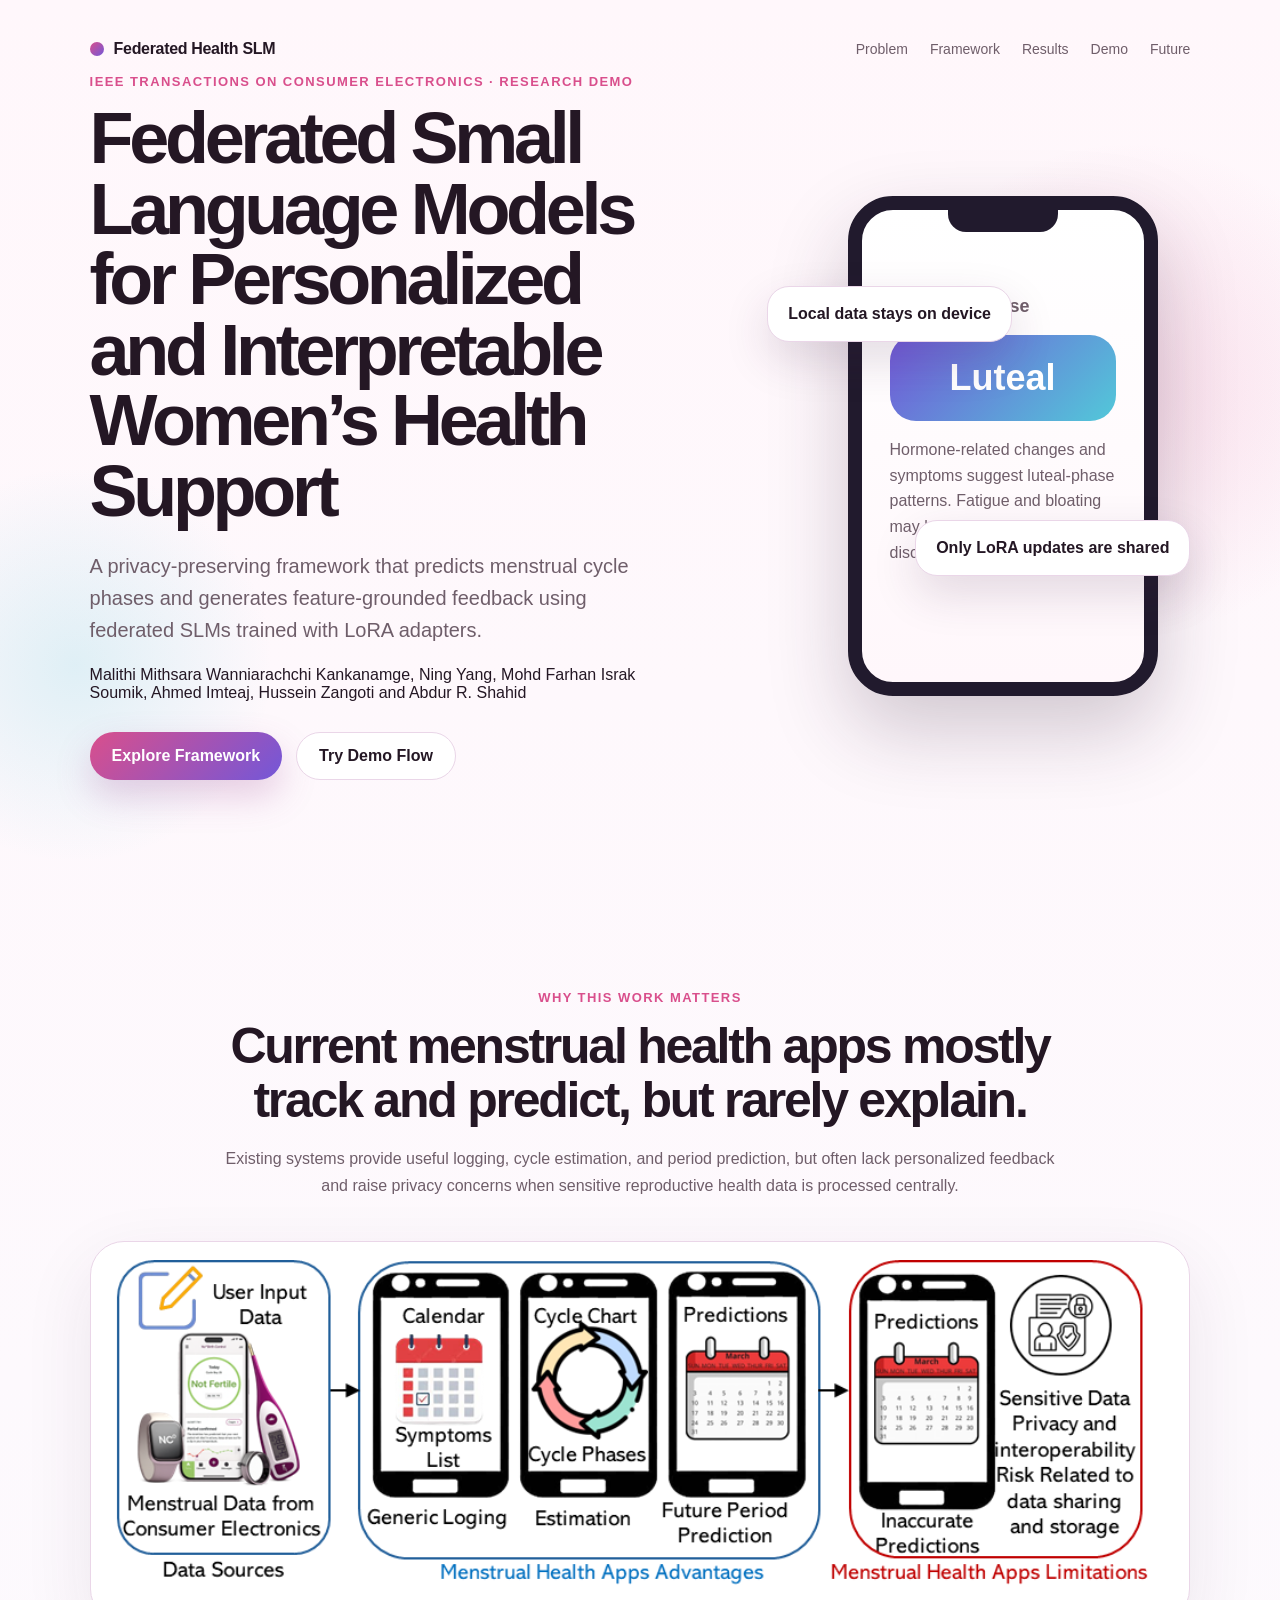
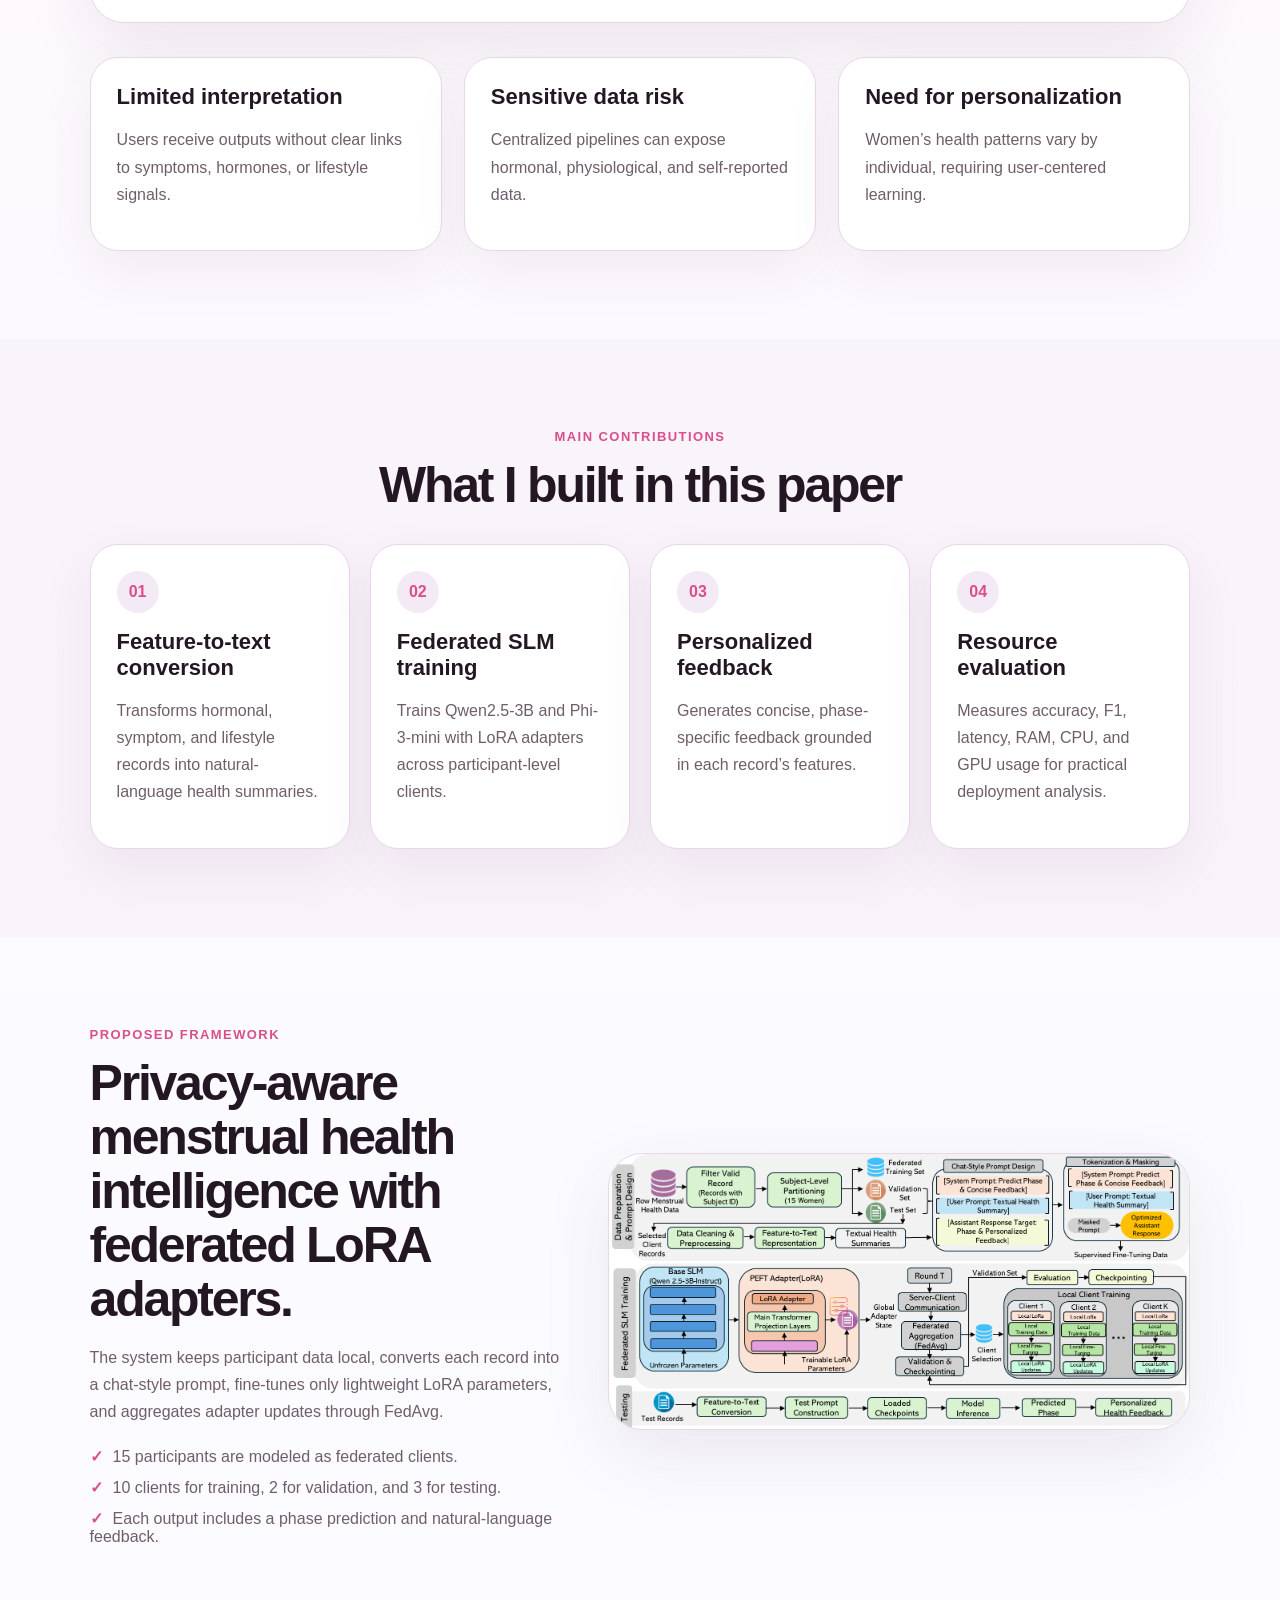
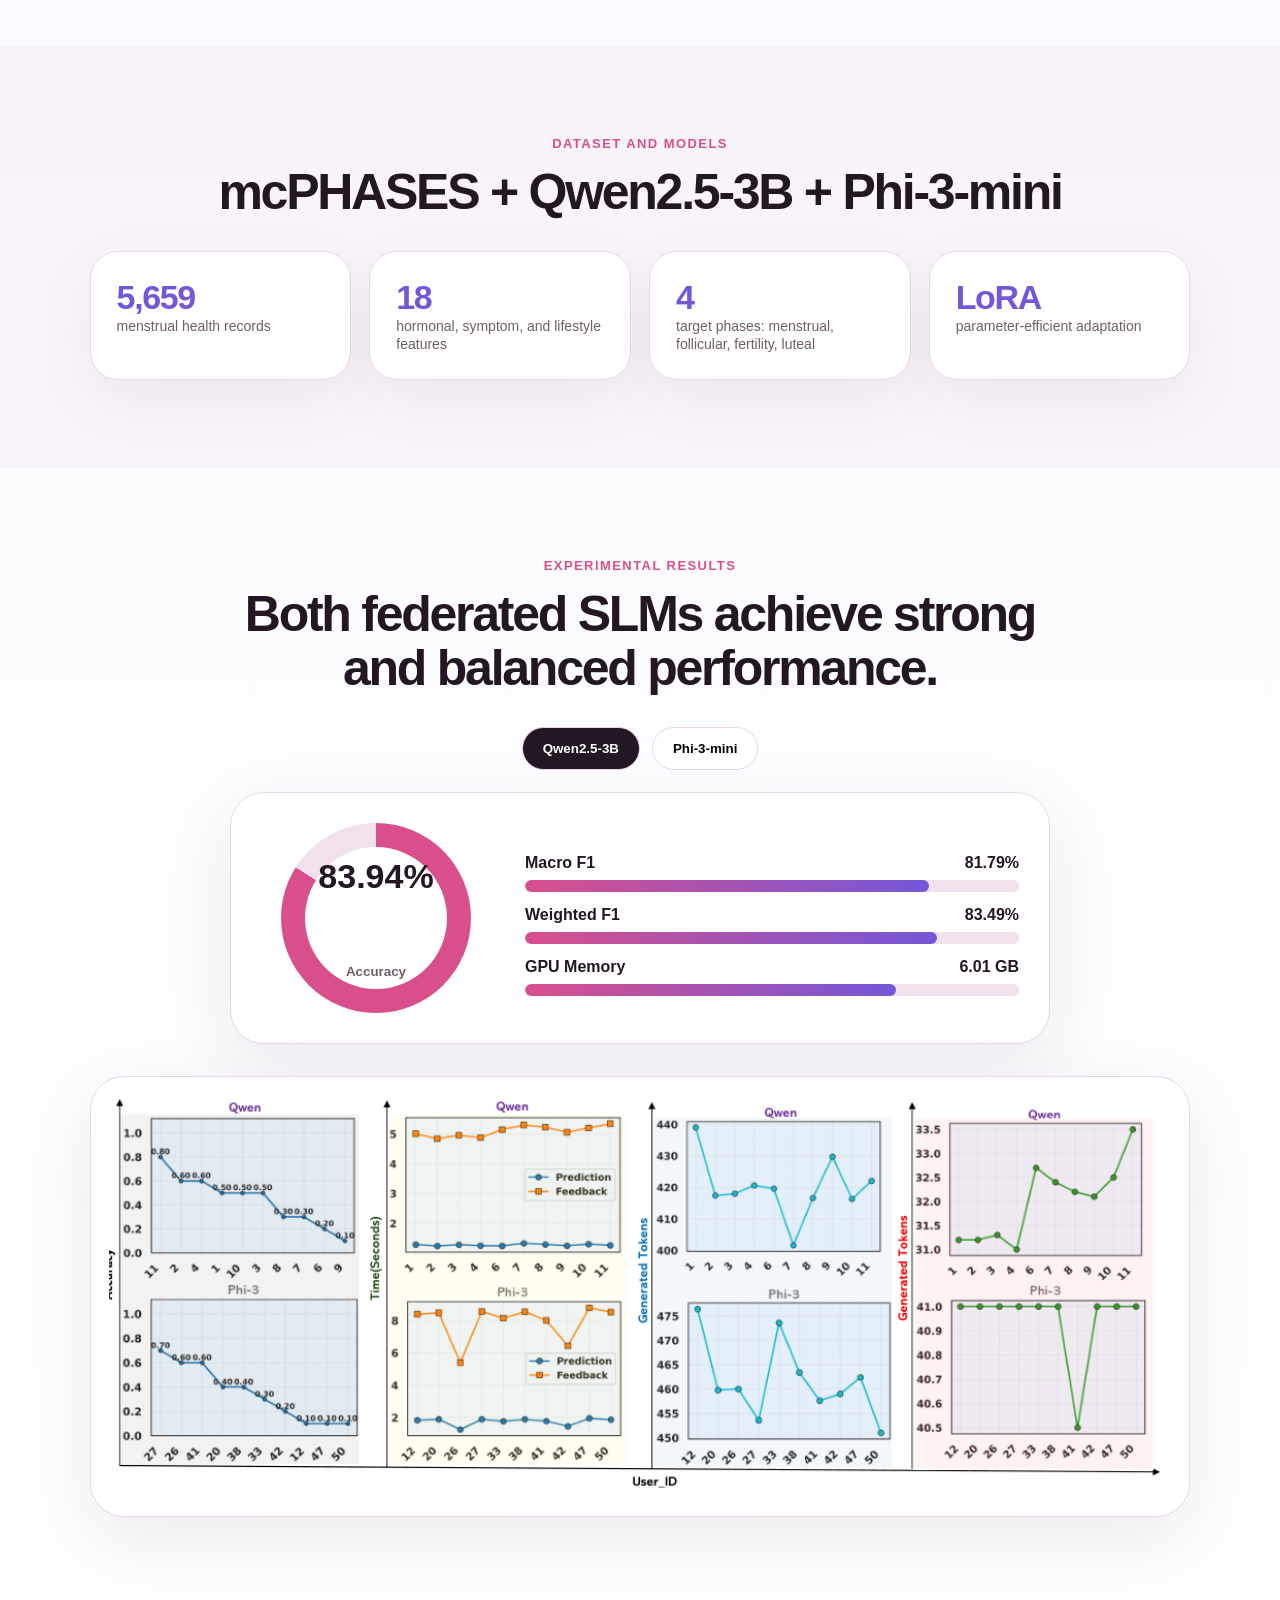
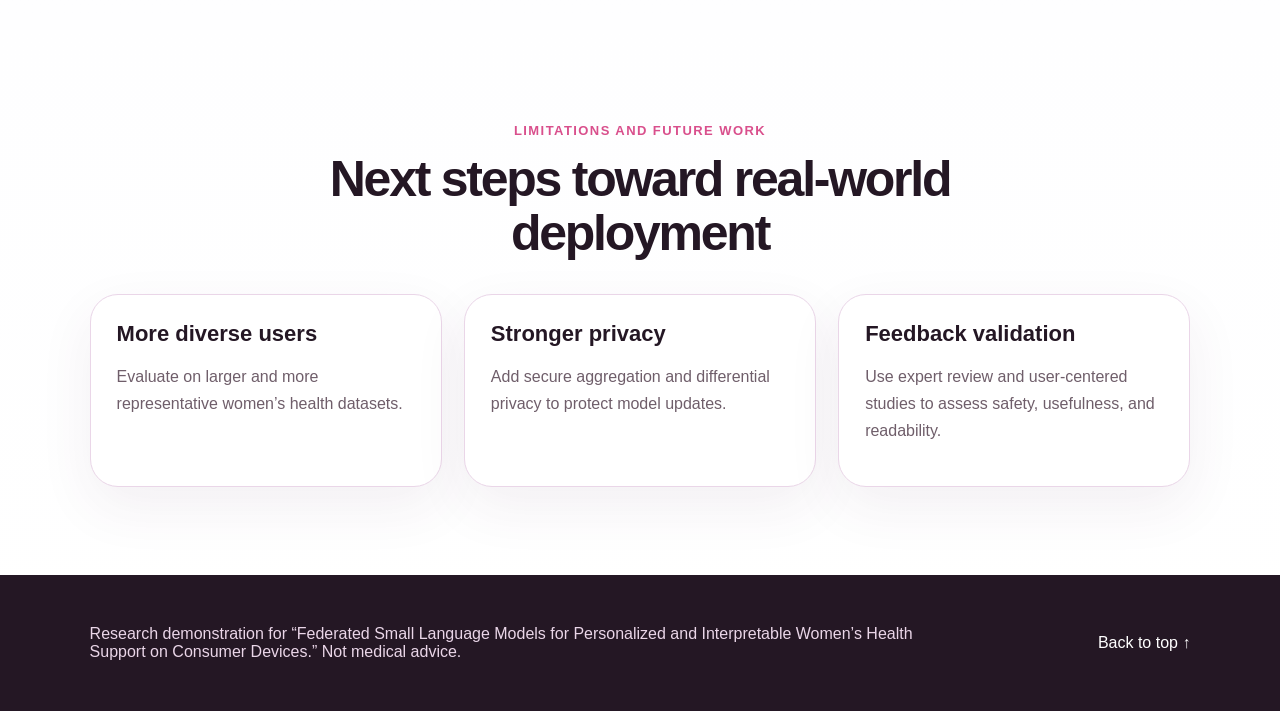
==== index.html @ 2bf1b79b "update" ====
<!DOCTYPE html>
<html lang="en">
<head>
  <meta charset="UTF-8" />
  <meta name="viewport" content="width=device-width, initial-scale=1.0" />
  <title>Federated SLMs for Women’s Health Support</title>
  <link rel="stylesheet" href="style.css" />
</head>
<body>
  <header class="hero" id="top">
    <nav class="nav">
      <div class="brand"><span class="dot"></span> Federated Health SLM</div>
      <div class="navlinks">
        <a href="#problem">Problem</a>
        <a href="#framework">Framework</a>
        <a href="#results">Results</a>
        <a href="demo.html">Demo</a>
        <a href="#future">Future</a>
      </div>
    </nav>

    <section class="hero-grid">
      <div class="hero-copy">
        <span class="eyebrow">IEEE Transactions on Consumer Electronics · Research Demo</span>

        <h1>Federated Small Language Models for Personalized and Interpretable Women’s Health Support</h1>

        <p class="lead">
          A privacy-preserving framework that predicts menstrual cycle phases and generates
          feature-grounded feedback using federated SLMs trained with LoRA adapters.
        </p>

        <div class="authors">
          <span>Malithi Mithsara Wanniarachchi Kankanamge</span>,
          <span>Ning Yang</span>,
          <span>Mohd Farhan Israk Soumik</span>,
          <span>Ahmed Imteaj</span>,
          <span>Hussein Zangoti</span>
          <span>and Abdur R. Shahid</span>
        </div>

        <div class="cta-row">
          <a class="button primary" href="#framework">Explore Framework</a>
          <a class="button secondary" href="demo.html">Try Demo Flow</a>
        </div>
      </div>

      <div class="hero-card">
        <div class="phone">
          <div class="phone-top"></div>
          <h3>Predicted Phase</h3>
          <div class="phase-pill">Luteal</div>
          <p>
            Hormone-related changes and symptoms suggest luteal-phase patterns.
            Fatigue and bloating may be contributing to discomfort.
          </p>
        </div>
        <div class="floating-card one">Local data stays on device</div>
        <div class="floating-card two">Only LoRA updates are shared</div>
      </div>
    </section>
  </header>

  <main>
    <section class="section" id="problem">
      <div class="section-heading">
        <span class="eyebrow">Why this work matters</span>
        <h2>Current menstrual health apps mostly track and predict, but rarely explain.</h2>
        <p>
          Existing systems provide useful logging, cycle estimation, and period prediction,
          but often lack personalized feedback and raise privacy concerns when sensitive
          reproductive health data is processed centrally.
        </p>
      </div>

      <div class="image-panel">
        <img src="assets/fig1_apps_gap.png" alt="Existing menstrual health app limitations" />
      </div>

      <div class="cards three">
        <article>
          <h3>Limited interpretation</h3>
          <p>Users receive outputs without clear links to symptoms, hormones, or lifestyle signals.</p>
        </article>

        <article>
          <h3>Sensitive data risk</h3>
          <p>Centralized pipelines can expose hormonal, physiological, and self-reported data.</p>
        </article>

        <article>
          <h3>Need for personalization</h3>
          <p>Women’s health patterns vary by individual, requiring user-centered learning.</p>
        </article>
      </div>
    </section>

    <section class="section alt" id="contributions">
      <div class="section-heading compact">
        <span class="eyebrow">Main contributions</span>
        <h2>What I built in this paper</h2>
      </div>

      <div class="timeline">
        <div>
          <span>01</span>
          <h3>Feature-to-text conversion</h3>
          <p>Transforms hormonal, symptom, and lifestyle records into natural-language health summaries.</p>
        </div>

        <div>
          <span>02</span>
          <h3>Federated SLM training</h3>
          <p>Trains Qwen2.5-3B and Phi-3-mini with LoRA adapters across participant-level clients.</p>
        </div>

        <div>
          <span>03</span>
          <h3>Personalized feedback</h3>
          <p>Generates concise, phase-specific feedback grounded in each record’s features.</p>
        </div>

        <div>
          <span>04</span>
          <h3>Resource evaluation</h3>
          <p>Measures accuracy, F1, latency, RAM, CPU, and GPU usage for practical deployment analysis.</p>
        </div>
      </div>
    </section>

    <section class="section" id="framework">
      <div class="split">
        <div>
          <span class="eyebrow">Proposed framework</span>
          <h2>Privacy-aware menstrual health intelligence with federated LoRA adapters.</h2>

          <p>
            The system keeps participant data local, converts each record into a chat-style prompt,
            fine-tunes only lightweight LoRA parameters, and aggregates adapter updates through FedAvg.
          </p>

          <ul class="checklist">
            <li>15 participants are modeled as federated clients.</li>
            <li>10 clients for training, 2 for validation, and 3 for testing.</li>
            <li>Each output includes a phase prediction and natural-language feedback.</li>
          </ul>
        </div>

        <div class="image-panel no-pad">
          <img src="assets/fig2_framework.png" alt="Federated SLM framework diagram" />
        </div>
      </div>
    </section>

    <section class="section alt" id="data">
      <div class="section-heading compact">
        <span class="eyebrow">Dataset and models</span>
        <h2>mcPHASES + Qwen2.5-3B + Phi-3-mini</h2>
      </div>

      <div class="metric-grid">
        <div>
          <strong>5,659</strong>
          <span>menstrual health records</span>
        </div>

        <div>
          <strong>18</strong>
          <span>hormonal, symptom, and lifestyle features</span>
        </div>

        <div>
          <strong>4</strong>
          <span>target phases: menstrual, follicular, fertility, luteal</span>
        </div>

        <div>
          <strong>LoRA</strong>
          <span>parameter-efficient adaptation</span>
        </div>
      </div>
    </section>

    <section class="section" id="results">
      <div class="section-heading compact">
        <span class="eyebrow">Experimental results</span>
        <h2>Both federated SLMs achieve strong and balanced performance.</h2>
      </div>

      <div class="model-toggle" role="tablist">
        <button class="active" data-model="qwen">Qwen2.5-3B</button>
        <button data-model="phi">Phi-3-mini</button>
      </div>

      <div class="results-card">
        <div class="score-ring">
          <span id="accuracy">83.94%</span>
          <small>Accuracy</small>
        </div>

        <div class="bars">
          <label>Macro F1 <span id="macro">81.79%</span></label>
          <div class="bar"><span id="macroBar"></span></div>

          <label>Weighted F1 <span id="weighted">83.49%</span></label>
          <div class="bar"><span id="weightedBar"></span></div>

          <label>GPU Memory <span id="gpu">6.01 GB</span></label>
          <div class="bar"><span id="gpuBar"></span></div>
        </div>
      </div>

      <div class="image-panel">
        <img src="assets/fig3_user_analysis.png" alt="User-level accuracy, latency, and token analysis" />
      </div>
    </section>

    <section class="section" id="future">
      <div class="section-heading compact">
        <span class="eyebrow">Limitations and future work</span>
        <h2>Next steps toward real-world deployment</h2>
      </div>

      <div class="cards three">
        <article>
          <h3>More diverse users</h3>
          <p>Evaluate on larger and more representative women’s health datasets.</p>
        </article>

        <article>
          <h3>Stronger privacy</h3>
          <p>Add secure aggregation and differential privacy to protect model updates.</p>
        </article>

        <article>
          <h3>Feedback validation</h3>
          <p>Use expert review and user-centered studies to assess safety, usefulness, and readability.</p>
        </article>
      </div>
    </section>
  </main>

  <footer>
    <p>
      Research demonstration for “Federated Small Language Models for Personalized and
      Interpretable Women’s Health Support on Consumer Devices.” Not medical advice.
    </p>
    <a href="#top">Back to top ↑</a>
  </footer>

  <script src="script.js"></script>
</body>
</html>
---- style.css ----
:root{--bg:#fff7fb;--ink:#241724;--muted:#6f5e6a;--rose:#d94f8c;--purple:#7357d8;--cyan:#52c8d9;--card:#ffffff;--soft:#f4eaf5;--line:#ead6e8}*{box-sizing:border-box}html{scroll-behavior:smooth}body{margin:0;font-family:Inter,Segoe UI,Arial,sans-serif;background:linear-gradient(180deg,#fff7fb 0%,#fbfbff 50%,#fff 100%);color:var(--ink)}a{color:inherit;text-decoration:none}.hero{min-height:100vh;padding:26px 7vw 70px;position:relative;overflow:hidden}.hero:before{content:"";position:absolute;width:540px;height:540px;border-radius:50%;background:radial-gradient(circle,var(--rose),transparent 65%);opacity:.16;right:-120px;top:120px}.hero:after{content:"";position:absolute;width:430px;height:430px;border-radius:50%;background:radial-gradient(circle,var(--cyan),transparent 65%);opacity:.18;left:-140px;bottom:20px}.nav{position:relative;z-index:2;display:flex;justify-content:space-between;align-items:center;padding:14px 0}.brand{font-weight:800;letter-spacing:-.02em;display:flex;align-items:center;gap:10px}.dot{width:14px;height:14px;border-radius:50%;background:linear-gradient(135deg,var(--rose),var(--purple))}.navlinks{display:flex;gap:22px;color:var(--muted);font-size:14px}.hero-grid{position:relative;z-index:2;display:grid;grid-template-columns:1.1fr .9fr;gap:56px;align-items:center;min-height:76vh}.eyebrow{display:inline-flex;color:var(--rose);font-size:13px;font-weight:800;text-transform:uppercase;letter-spacing:.11em;margin-bottom:14px}.hero h1{font-size:clamp(42px,6vw,72px);line-height:.98;letter-spacing:-.06em;margin:0 0 24px}.lead{font-size:20px;line-height:1.6;color:var(--muted);max-width:720px}.cta-row{display:flex;gap:14px;margin-top:30px;flex-wrap:wrap}.button{border:0;border-radius:999px;padding:14px 22px;font-weight:800;cursor:pointer;display:inline-flex;align-items:center;justify-content:center}.primary{background:linear-gradient(135deg,var(--rose),var(--purple));color:white;box-shadow:0 16px 35px rgba(159,74,152,.25)}.secondary{background:white;color:var(--ink);border:1px solid var(--line)}.hero-card{position:relative;min-height:520px}.phone{position:absolute;right:7%;top:30px;width:310px;min-height:500px;border:14px solid #211a2d;border-radius:45px;background:linear-gradient(180deg,#fff,#fff7fb);box-shadow:0 34px 80px rgba(49,28,54,.22);padding:56px 28px 30px}.phone-top{position:absolute;width:110px;height:22px;background:#211a2d;border-radius:0 0 18px 18px;top:0;left:calc(50% - 55px)}.phone h3{margin:30px 0 18px;font-size:18px;color:var(--muted)}.phase-pill{font-size:36px;font-weight:900;color:white;background:linear-gradient(135deg,var(--purple),var(--cyan));border-radius:26px;padding:22px;text-align:center}.phone p{line-height:1.6;color:var(--muted)}.floating-card{position:absolute;background:#fff;border:1px solid var(--line);border-radius:22px;padding:18px 20px;font-weight:800;box-shadow:0 18px 45px rgba(70,34,76,.15)}.floating-card.one{left:10%;top:120px}.floating-card.two{right:0;bottom:110px}.section{padding:88px 7vw}.section.alt{background:rgba(244,234,245,.48)}.section-heading{max-width:850px;margin:0 auto 42px;text-align:center}.section-heading.compact{margin-bottom:32px}.section h2{font-size:clamp(32px,4vw,50px);line-height:1.08;letter-spacing:-.045em;margin:0 0 18px}.section p{color:var(--muted);line-height:1.7}.image-panel{background:white;border:1px solid var(--line);border-radius:34px;padding:18px;box-shadow:0 24px 70px rgba(66,33,67,.09);overflow:hidden;margin:28px auto;max-width:1120px}.image-panel.no-pad{padding:0;margin:0}.image-panel img{width:100%;display:block;border-radius:22px}.cards{display:grid;gap:22px;max-width:1120px;margin:34px auto 0}.cards.three{grid-template-columns:repeat(3,1fr)}.cards article,.timeline div,.metric-grid div{background:white;border:1px solid var(--line);border-radius:28px;padding:26px;box-shadow:0 20px 55px rgba(79,39,84,.07)}.cards h3,.timeline h3{margin:0 0 8px;font-size:22px}.timeline{display:grid;grid-template-columns:repeat(4,1fr);gap:20px}.timeline span{display:inline-grid;place-items:center;width:42px;height:42px;border-radius:50%;background:var(--soft);color:var(--rose);font-weight:900;margin-bottom:16px}.split{display:grid;grid-template-columns:.9fr 1.1fr;gap:42px;align-items:center;max-width:1200px;margin:auto}.split.reversed{grid-template-columns:.75fr 1fr}.checklist{list-style:none;padding:0;margin:22px 0 0}.checklist li{margin:12px 0;color:var(--muted)}.checklist li:before{content:"✓";color:var(--rose);font-weight:900;margin-right:10px}.metric-grid{display:grid;grid-template-columns:repeat(4,1fr);gap:18px;max-width:1120px;margin:auto}.metric-grid strong{display:block;font-size:34px;letter-spacing:-.04em;color:var(--purple)}.metric-grid span{color:var(--muted);font-size:14px}.model-toggle{display:flex;justify-content:center;gap:12px;margin-bottom:22px}.model-toggle button{border:1px solid var(--line);background:white;border-radius:999px;padding:13px 20px;font-weight:800;cursor:pointer}.model-toggle button.active{background:var(--ink);color:white}.results-card{max-width:820px;margin:0 auto 32px;background:white;border:1px solid var(--line);border-radius:34px;padding:30px;display:grid;grid-template-columns:230px 1fr;gap:34px;align-items:center;box-shadow:0 24px 70px rgba(66,33,67,.09)}.score-ring{width:190px;height:190px;border-radius:50%;display:grid;place-items:center;margin:auto;background:conic-gradient(var(--rose) 0 84%,#f0e1ed 84% 100%);position:relative}.score-ring:after{content:"";position:absolute;width:142px;height:142px;background:white;border-radius:50%}.score-ring span,.score-ring small{position:relative;z-index:2}.score-ring span{font-size:34px;font-weight:900}.score-ring small{color:var(--muted);font-weight:800}.bars label{display:flex;justify-content:space-between;margin:14px 0 8px;font-weight:800}.bar{height:12px;border-radius:999px;background:#f0e1ed;overflow:hidden}.bar span{display:block;height:100%;background:linear-gradient(90deg,var(--rose),var(--purple));border-radius:999px}.demo-box{background:white;border:1px solid var(--line);border-radius:34px;padding:28px;box-shadow:0 24px 70px rgba(66,33,67,.09)}.demo-box label{font-weight:800;margin:14px 0 8px;display:block}.demo-box input,.demo-box select{width:100%;margin-bottom:10px}.demo-box select{border:1px solid var(--line);border-radius:14px;padding:12px}.output{background:#fff;border-left:5px solid var(--rose);border-radius:22px;padding:22px;margin-top:22px;box-shadow:0 20px 50px rgba(66,33,67,.08)}footer{display:flex;justify-content:space-between;align-items:center;gap:20px;padding:34px 7vw;background:#241724;color:#fff}footer p{max-width:850px;color:#ead6e8}@media(max-width:950px){.navlinks{display:none}.hero-grid,.split,.split.reversed,.results-card{grid-template-columns:1fr}.hero-card{min-height:600px}.cards.three,.timeline,.metric-grid{grid-template-columns:1fr}.section{padding:64px 5vw}.hero{padding:20px 5vw 60px}.phone{left:50%;transform:translateX(-50%);right:auto}.floating-card.one{left:0}.floating-card.two{right:0}.results-card{padding:22px}}
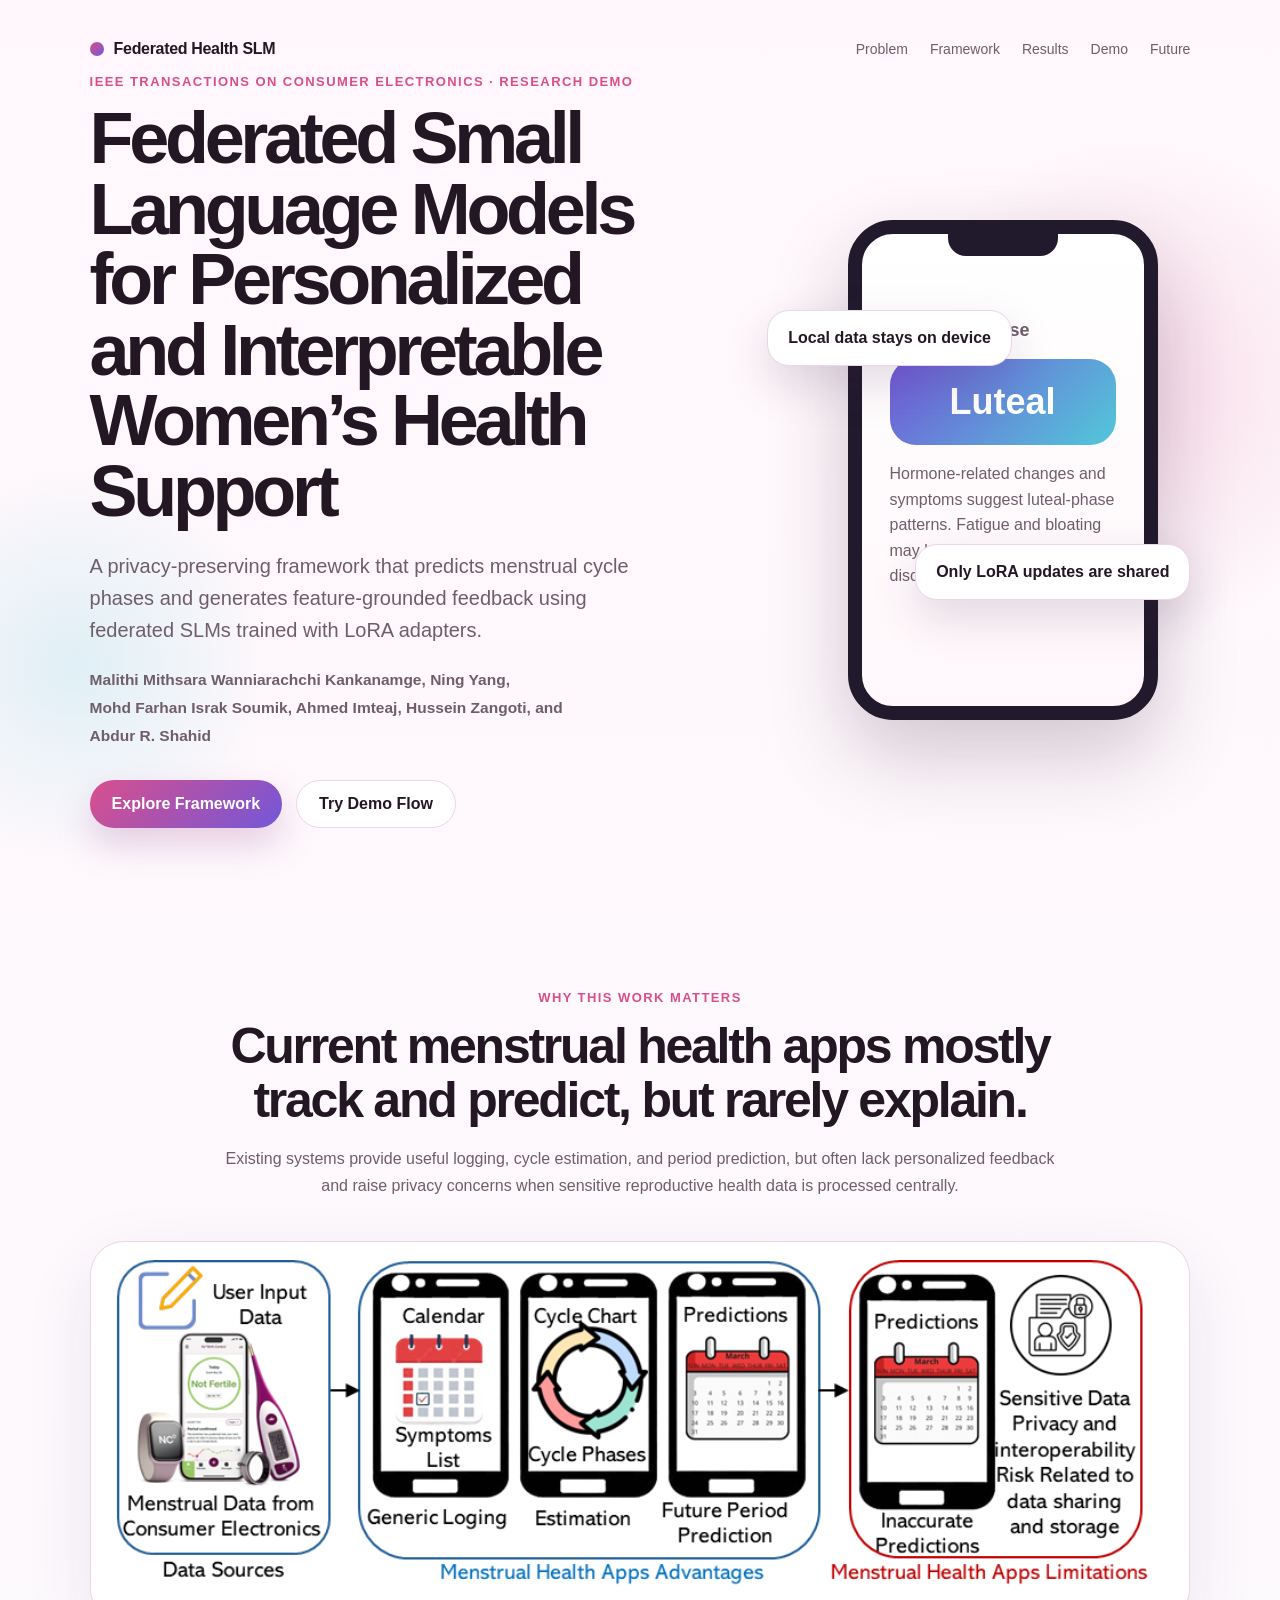
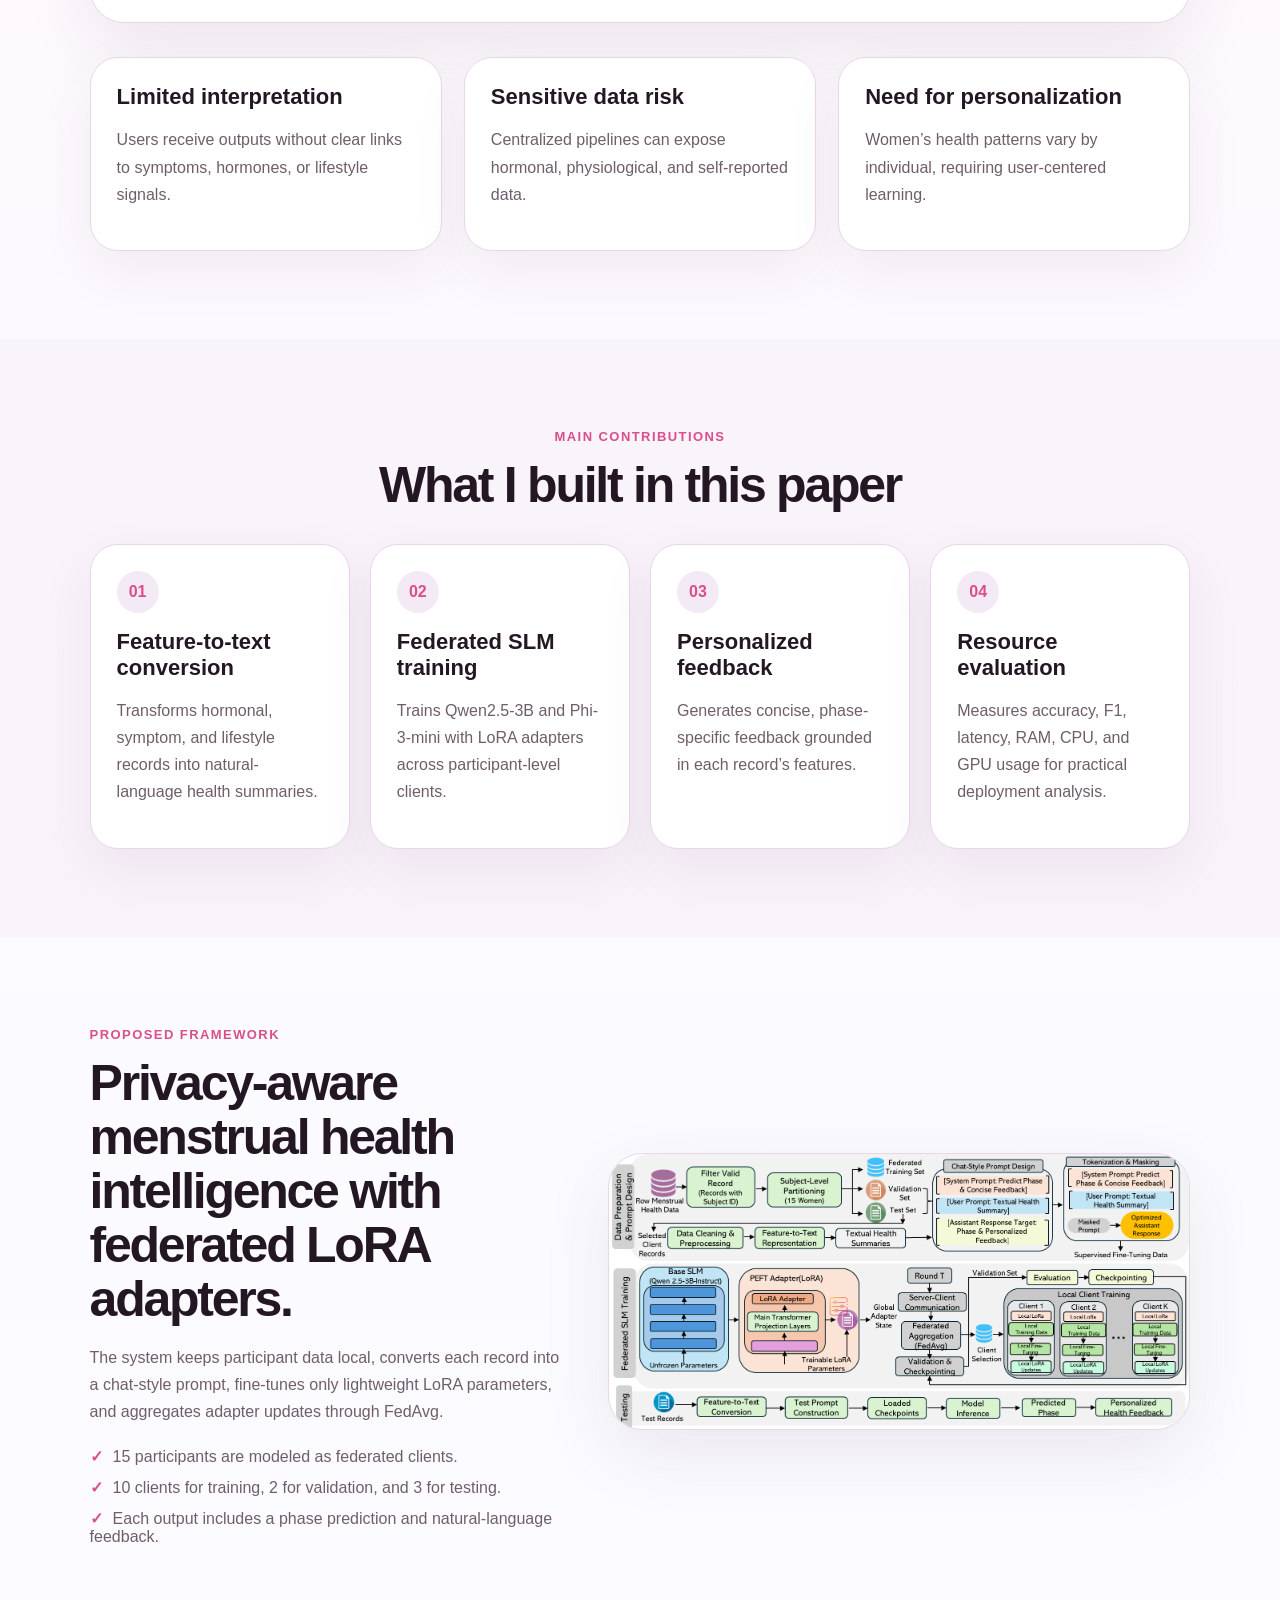
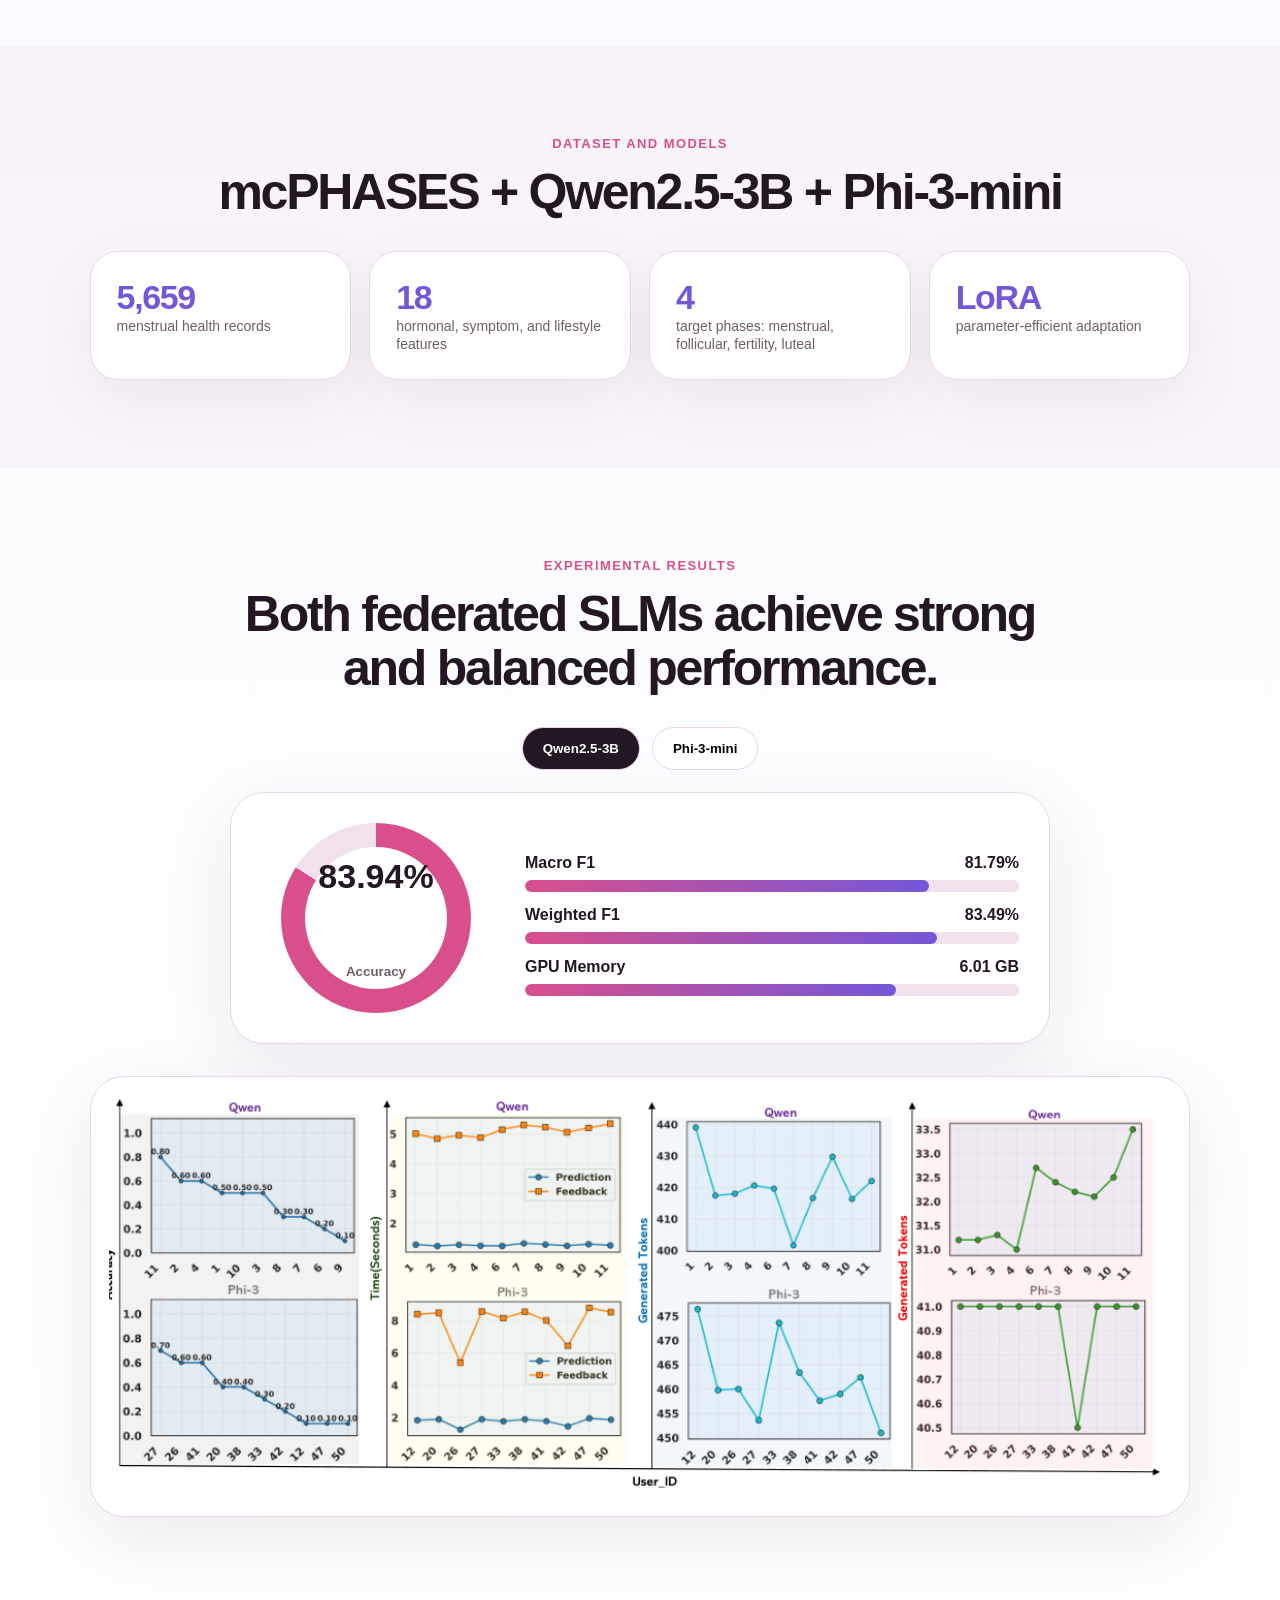
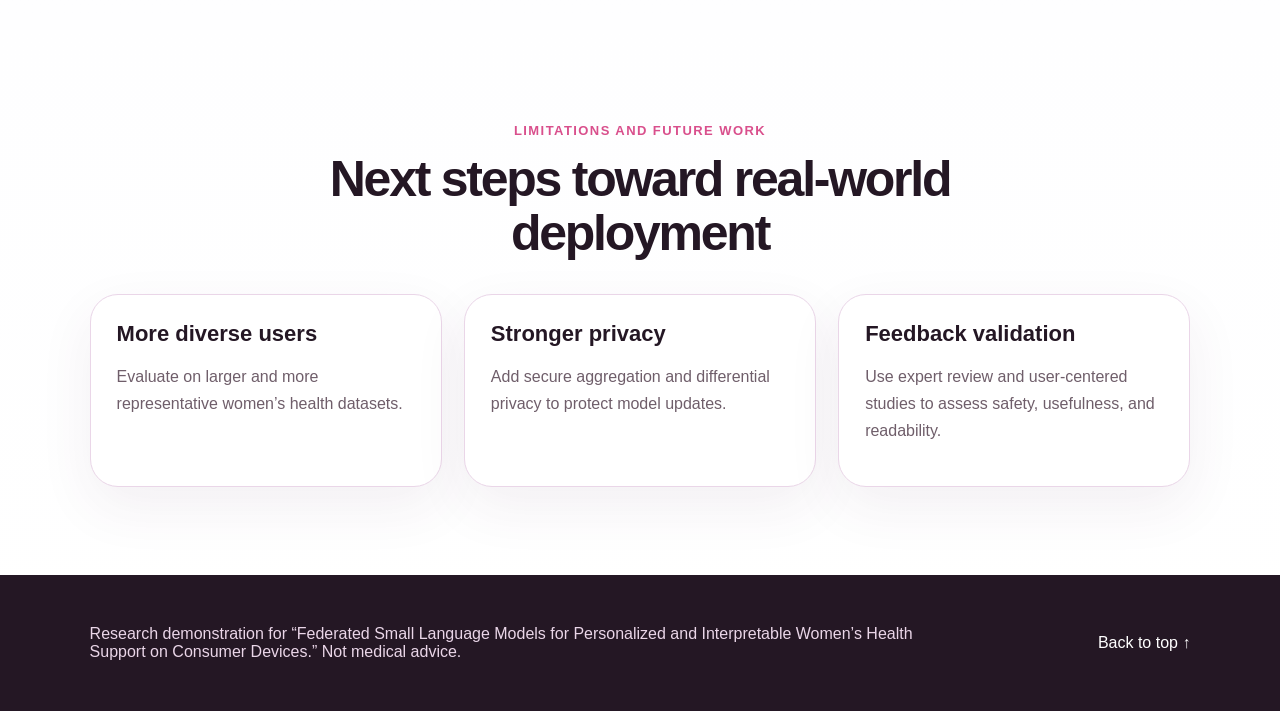
==== commit f50e20bc: "update" ====
--- a/index.html
+++ b/index.html
@@ -35,8 +35,8 @@
           <span>Ning Yang</span>,
           <span>Mohd Farhan Israk Soumik</span>,
           <span>Ahmed Imteaj</span>,
-          <span>Hussein Zangoti</span>
-          <span>and Abdur R. Shahid</span>
+          <span>Hussein Zangoti</span>,
+          and <span>Abdur R. Shahid</span>
         </div>
 
         <div class="cta-row">
--- a/style.css
+++ b/style.css
@@ -1 +1 @@
-:root{--bg:#fff7fb;--ink:#241724;--muted:#6f5e6a;--rose:#d94f8c;--purple:#7357d8;--cyan:#52c8d9;--card:#ffffff;--soft:#f4eaf5;--line:#ead6e8}*{box-sizing:border-box}html{scroll-behavior:smooth}body{margin:0;font-family:Inter,Segoe UI,Arial,sans-serif;background:linear-gradient(180deg,#fff7fb 0%,#fbfbff 50%,#fff 100%);color:var(--ink)}a{color:inherit;text-decoration:none}.hero{min-height:100vh;padding:26px 7vw 70px;position:relative;overflow:hidden}.hero:before{content:"";position:absolute;width:540px;height:540px;border-radius:50%;background:radial-gradient(circle,var(--rose),transparent 65%);opacity:.16;right:-120px;top:120px}.hero:after{content:"";position:absolute;width:430px;height:430px;border-radius:50%;background:radial-gradient(circle,var(--cyan),transparent 65%);opacity:.18;left:-140px;bottom:20px}.nav{position:relative;z-index:2;display:flex;justify-content:space-between;align-items:center;padding:14px 0}.brand{font-weight:800;letter-spacing:-.02em;display:flex;align-items:center;gap:10px}.dot{width:14px;height:14px;border-radius:50%;background:linear-gradient(135deg,var(--rose),var(--purple))}.navlinks{display:flex;gap:22px;color:var(--muted);font-size:14px}.hero-grid{position:relative;z-index:2;display:grid;grid-template-columns:1.1fr .9fr;gap:56px;align-items:center;min-height:76vh}.eyebrow{display:inline-flex;color:var(--rose);font-size:13px;font-weight:800;text-transform:uppercase;letter-spacing:.11em;margin-bottom:14px}.hero h1{font-size:clamp(42px,6vw,72px);line-height:.98;letter-spacing:-.06em;margin:0 0 24px}.lead{font-size:20px;line-height:1.6;color:var(--muted);max-width:720px}.cta-row{display:flex;gap:14px;margin-top:30px;flex-wrap:wrap}.button{border:0;border-radius:999px;padding:14px 22px;font-weight:800;cursor:pointer;display:inline-flex;align-items:center;justify-content:center}.primary{background:linear-gradient(135deg,var(--rose),var(--purple));color:white;box-shadow:0 16px 35px rgba(159,74,152,.25)}.secondary{background:white;color:var(--ink);border:1px solid var(--line)}.hero-card{position:relative;min-height:520px}.phone{position:absolute;right:7%;top:30px;width:310px;min-height:500px;border:14px solid #211a2d;border-radius:45px;background:linear-gradient(180deg,#fff,#fff7fb);box-shadow:0 34px 80px rgba(49,28,54,.22);padding:56px 28px 30px}.phone-top{position:absolute;width:110px;height:22px;background:#211a2d;border-radius:0 0 18px 18px;top:0;left:calc(50% - 55px)}.phone h3{margin:30px 0 18px;font-size:18px;color:var(--muted)}.phase-pill{font-size:36px;font-weight:900;color:white;background:linear-gradient(135deg,var(--purple),var(--cyan));border-radius:26px;padding:22px;text-align:center}.phone p{line-height:1.6;color:var(--muted)}.floating-card{position:absolute;background:#fff;border:1px solid var(--line);border-radius:22px;padding:18px 20px;font-weight:800;box-shadow:0 18px 45px rgba(70,34,76,.15)}.floating-card.one{left:10%;top:120px}.floating-card.two{right:0;bottom:110px}.section{padding:88px 7vw}.section.alt{background:rgba(244,234,245,.48)}.section-heading{max-width:850px;margin:0 auto 42px;text-align:center}.section-heading.compact{margin-bottom:32px}.section h2{font-size:clamp(32px,4vw,50px);line-height:1.08;letter-spacing:-.045em;margin:0 0 18px}.section p{color:var(--muted);line-height:1.7}.image-panel{background:white;border:1px solid var(--line);border-radius:34px;padding:18px;box-shadow:0 24px 70px rgba(66,33,67,.09);overflow:hidden;margin:28px auto;max-width:1120px}.image-panel.no-pad{padding:0;margin:0}.image-panel img{width:100%;display:block;border-radius:22px}.cards{display:grid;gap:22px;max-width:1120px;margin:34px auto 0}.cards.three{grid-template-columns:repeat(3,1fr)}.cards article,.timeline div,.metric-grid div{background:white;border:1px solid var(--line);border-radius:28px;padding:26px;box-shadow:0 20px 55px rgba(79,39,84,.07)}.cards h3,.timeline h3{margin:0 0 8px;font-size:22px}.timeline{display:grid;grid-template-columns:repeat(4,1fr);gap:20px}.timeline span{display:inline-grid;place-items:center;width:42px;height:42px;border-radius:50%;background:var(--soft);color:var(--rose);font-weight:900;margin-bottom:16px}.split{display:grid;grid-template-columns:.9fr 1.1fr;gap:42px;align-items:center;max-width:1200px;margin:auto}.split.reversed{grid-template-columns:.75fr 1fr}.checklist{list-style:none;padding:0;margin:22px 0 0}.checklist li{margin:12px 0;color:var(--muted)}.checklist li:before{content:"✓";color:var(--rose);font-weight:900;margin-right:10px}.metric-grid{display:grid;grid-template-columns:repeat(4,1fr);gap:18px;max-width:1120px;margin:auto}.metric-grid strong{display:block;font-size:34px;letter-spacing:-.04em;color:var(--purple)}.metric-grid span{color:var(--muted);font-size:14px}.model-toggle{display:flex;justify-content:center;gap:12px;margin-bottom:22px}.model-toggle button{border:1px solid var(--line);background:white;border-radius:999px;padding:13px 20px;font-weight:800;cursor:pointer}.model-toggle button.active{background:var(--ink);color:white}.results-card{max-width:820px;margin:0 auto 32px;background:white;border:1px solid var(--line);border-radius:34px;padding:30px;display:grid;grid-template-columns:230px 1fr;gap:34px;align-items:center;box-shadow:0 24px 70px rgba(66,33,67,.09)}.score-ring{width:190px;height:190px;border-radius:50%;display:grid;place-items:center;margin:auto;background:conic-gradient(var(--rose) 0 84%,#f0e1ed 84% 100%);position:relative}.score-ring:after{content:"";position:absolute;width:142px;height:142px;background:white;border-radius:50%}.score-ring span,.score-ring small{position:relative;z-index:2}.score-ring span{font-size:34px;font-weight:900}.score-ring small{color:var(--muted);font-weight:800}.bars label{display:flex;justify-content:space-between;margin:14px 0 8px;font-weight:800}.bar{height:12px;border-radius:999px;background:#f0e1ed;overflow:hidden}.bar span{display:block;height:100%;background:linear-gradient(90deg,var(--rose),var(--purple));border-radius:999px}.demo-box{background:white;border:1px solid var(--line);border-radius:34px;padding:28px;box-shadow:0 24px 70px rgba(66,33,67,.09)}.demo-box label{font-weight:800;margin:14px 0 8px;display:block}.demo-box input,.demo-box select{width:100%;margin-bottom:10px}.demo-box select{border:1px solid var(--line);border-radius:14px;padding:12px}.output{background:#fff;border-left:5px solid var(--rose);border-radius:22px;padding:22px;margin-top:22px;box-shadow:0 20px 50px rgba(66,33,67,.08)}footer{display:flex;justify-content:space-between;align-items:center;gap:20px;padding:34px 7vw;background:#241724;color:#fff}footer p{max-width:850px;color:#ead6e8}@media(max-width:950px){.navlinks{display:none}.hero-grid,.split,.split.reversed,.results-card{grid-template-columns:1fr}.hero-card{min-height:600px}.cards.three,.timeline,.metric-grid{grid-template-columns:1fr}.section{padding:64px 5vw}.hero{padding:20px 5vw 60px}.phone{left:50%;transform:translateX(-50%);right:auto}.floating-card.one{left:0}.floating-card.two{right:0}.results-card{padding:22px}}
+:root{--bg:#fff7fb;--ink:#241724;--muted:#6f5e6a;--rose:#d94f8c;--purple:#7357d8;--cyan:#52c8d9;--card:#ffffff;--soft:#f4eaf5;--line:#ead6e8}*{box-sizing:border-box}html{scroll-behavior:smooth}body{margin:0;font-family:Inter,Segoe UI,Arial,sans-serif;background:linear-gradient(180deg,#fff7fb 0%,#fbfbff 50%,#fff 100%);color:var(--ink)}a{color:inherit;text-decoration:none}.hero{min-height:100vh;padding:26px 7vw 70px;position:relative;overflow:hidden}.hero:before{content:"";position:absolute;width:540px;height:540px;border-radius:50%;background:radial-gradient(circle,var(--rose),transparent 65%);opacity:.16;right:-120px;top:120px}.hero:after{content:"";position:absolute;width:430px;height:430px;border-radius:50%;background:radial-gradient(circle,var(--cyan),transparent 65%);opacity:.18;left:-140px;bottom:20px}.nav{position:relative;z-index:2;display:flex;justify-content:space-between;align-items:center;padding:14px 0}.brand{font-weight:800;letter-spacing:-.02em;display:flex;align-items:center;gap:10px}.dot{width:14px;height:14px;border-radius:50%;background:linear-gradient(135deg,var(--rose),var(--purple))}.navlinks{display:flex;gap:22px;color:var(--muted);font-size:14px}.hero-grid{position:relative;z-index:2;display:grid;grid-template-columns:1.1fr .9fr;gap:56px;align-items:center;min-height:76vh}.eyebrow{display:inline-flex;color:var(--rose);font-size:13px;font-weight:800;text-transform:uppercase;letter-spacing:.11em;margin-bottom:14px}.hero h1{font-size:clamp(42px,6vw,72px);line-height:.98;letter-spacing:-.06em;margin:0 0 24px}.lead{font-size:20px;line-height:1.6;color:var(--muted);max-width:720px}.authors{margin-top:18px;max-width:760px;font-size:15.5px;line-height:1.8;color:var(--muted);font-weight:600}.authors span{display:inline;white-space:nowrap}.cta-row{display:flex;gap:14px;margin-top:30px;flex-wrap:wrap}.button{border:0;border-radius:999px;padding:14px 22px;font-weight:800;cursor:pointer;display:inline-flex;align-items:center;justify-content:center}.primary{background:linear-gradient(135deg,var(--rose),var(--purple));color:white;box-shadow:0 16px 35px rgba(159,74,152,.25)}.secondary{background:white;color:var(--ink);border:1px solid var(--line)}.hero-card{position:relative;min-height:520px}.phone{position:absolute;right:7%;top:30px;width:310px;min-height:500px;border:14px solid #211a2d;border-radius:45px;background:linear-gradient(180deg,#fff,#fff7fb);box-shadow:0 34px 80px rgba(49,28,54,.22);padding:56px 28px 30px}.phone-top{position:absolute;width:110px;height:22px;background:#211a2d;border-radius:0 0 18px 18px;top:0;left:calc(50% - 55px)}.phone h3{margin:30px 0 18px;font-size:18px;color:var(--muted)}.phase-pill{font-size:36px;font-weight:900;color:white;background:linear-gradient(135deg,var(--purple),var(--cyan));border-radius:26px;padding:22px;text-align:center}.phone p{line-height:1.6;color:var(--muted)}.floating-card{position:absolute;background:#fff;border:1px solid var(--line);border-radius:22px;padding:18px 20px;font-weight:800;box-shadow:0 18px 45px rgba(70,34,76,.15)}.floating-card.one{left:10%;top:120px}.floating-card.two{right:0;bottom:110px}.section{padding:88px 7vw}.section.alt{background:rgba(244,234,245,.48)}.section-heading{max-width:850px;margin:0 auto 42px;text-align:center}.section-heading.compact{margin-bottom:32px}.section h2{font-size:clamp(32px,4vw,50px);line-height:1.08;letter-spacing:-.045em;margin:0 0 18px}.section p{color:var(--muted);line-height:1.7}.image-panel{background:white;border:1px solid var(--line);border-radius:34px;padding:18px;box-shadow:0 24px 70px rgba(66,33,67,.09);overflow:hidden;margin:28px auto;max-width:1120px}.image-panel.no-pad{padding:0;margin:0}.image-panel img{width:100%;display:block;border-radius:22px}.cards{display:grid;gap:22px;max-width:1120px;margin:34px auto 0}.cards.three{grid-template-columns:repeat(3,1fr)}.cards article,.timeline div,.metric-grid div{background:white;border:1px solid var(--line);border-radius:28px;padding:26px;box-shadow:0 20px 55px rgba(79,39,84,.07)}.cards h3,.timeline h3{margin:0 0 8px;font-size:22px}.timeline{display:grid;grid-template-columns:repeat(4,1fr);gap:20px}.timeline span{display:inline-grid;place-items:center;width:42px;height:42px;border-radius:50%;background:var(--soft);color:var(--rose);font-weight:900;margin-bottom:16px}.split{display:grid;grid-template-columns:.9fr 1.1fr;gap:42px;align-items:center;max-width:1200px;margin:auto}.split.reversed{grid-template-columns:.75fr 1fr}.checklist{list-style:none;padding:0;margin:22px 0 0}.checklist li{margin:12px 0;color:var(--muted)}.checklist li:before{content:"✓";color:var(--rose);font-weight:900;margin-right:10px}.metric-grid{display:grid;grid-template-columns:repeat(4,1fr);gap:18px;max-width:1120px;margin:auto}.metric-grid strong{display:block;font-size:34px;letter-spacing:-.04em;color:var(--purple)}.metric-grid span{color:var(--muted);font-size:14px}.model-toggle{display:flex;justify-content:center;gap:12px;margin-bottom:22px}.model-toggle button{border:1px solid var(--line);background:white;border-radius:999px;padding:13px 20px;font-weight:800;cursor:pointer}.model-toggle button.active{background:var(--ink);color:white}.results-card{max-width:820px;margin:0 auto 32px;background:white;border:1px solid var(--line);border-radius:34px;padding:30px;display:grid;grid-template-columns:230px 1fr;gap:34px;align-items:center;box-shadow:0 24px 70px rgba(66,33,67,.09)}.score-ring{width:190px;height:190px;border-radius:50%;display:grid;place-items:center;margin:auto;background:conic-gradient(var(--rose) 0 84%,#f0e1ed 84% 100%);position:relative}.score-ring:after{content:"";position:absolute;width:142px;height:142px;background:white;border-radius:50%}.score-ring span,.score-ring small{position:relative;z-index:2}.score-ring span{font-size:34px;font-weight:900}.score-ring small{color:var(--muted);font-weight:800}.bars label{display:flex;justify-content:space-between;margin:14px 0 8px;font-weight:800}.bar{height:12px;border-radius:999px;background:#f0e1ed;overflow:hidden}.bar span{display:block;height:100%;background:linear-gradient(90deg,var(--rose),var(--purple));border-radius:999px}.demo-box{background:white;border:1px solid var(--line);border-radius:34px;padding:28px;box-shadow:0 24px 70px rgba(66,33,67,.09)}.demo-box label{font-weight:800;margin:14px 0 8px;display:block}.demo-box input,.demo-box select{width:100%;margin-bottom:10px}.demo-box select{border:1px solid var(--line);border-radius:14px;padding:12px}.output{background:#fff;border-left:5px solid var(--rose);border-radius:22px;padding:22px;margin-top:22px;box-shadow:0 20px 50px rgba(66,33,67,.08)}footer{display:flex;justify-content:space-between;align-items:center;gap:20px;padding:34px 7vw;background:#241724;color:#fff}footer p{max-width:850px;color:#ead6e8}@media(max-width:950px){.navlinks{display:none}.hero-grid,.split,.split.reversed,.results-card{grid-template-columns:1fr}.hero-card{min-height:600px}.cards.three,.timeline,.metric-grid{grid-template-columns:1fr}.section{padding:64px 5vw}.hero{padding:20px 5vw 60px}.phone{left:50%;transform:translateX(-50%);right:auto}.floating-card.one{left:0}.floating-card.two{right:0}.results-card{padding:22px}}
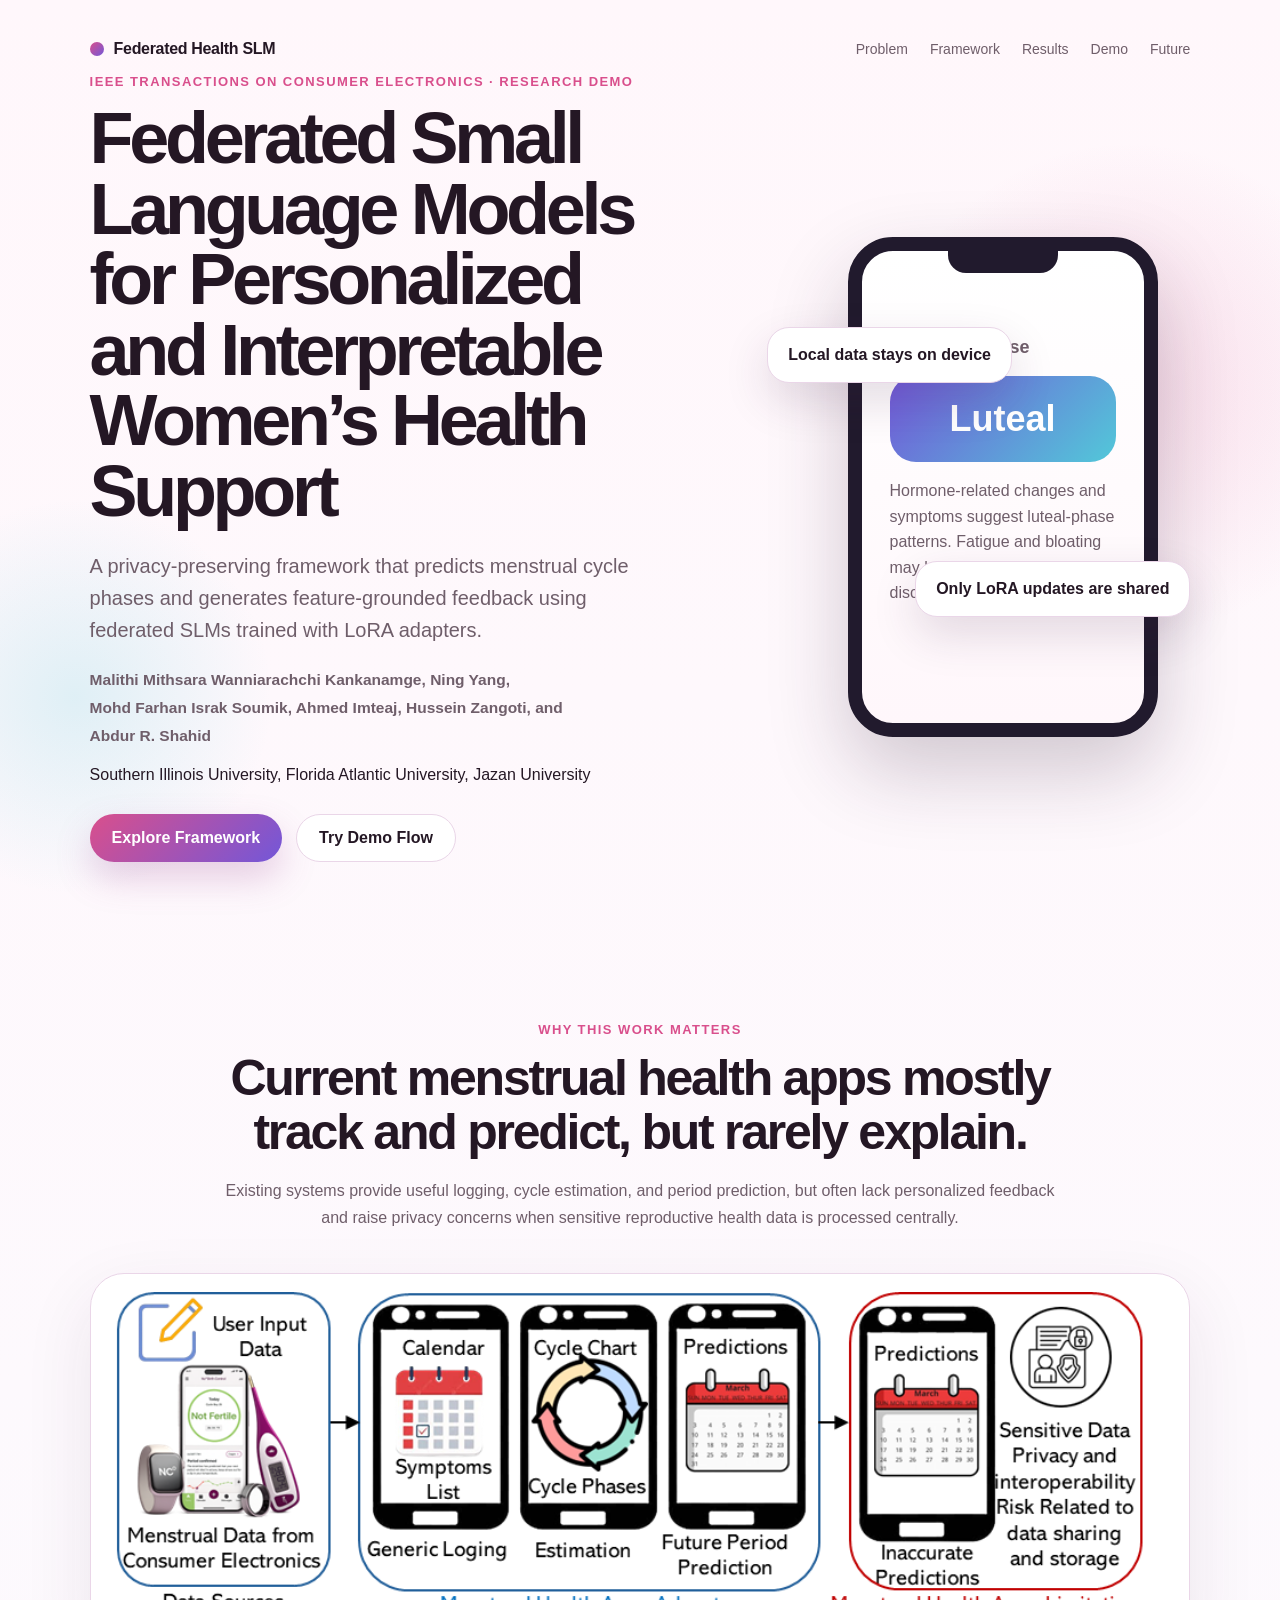
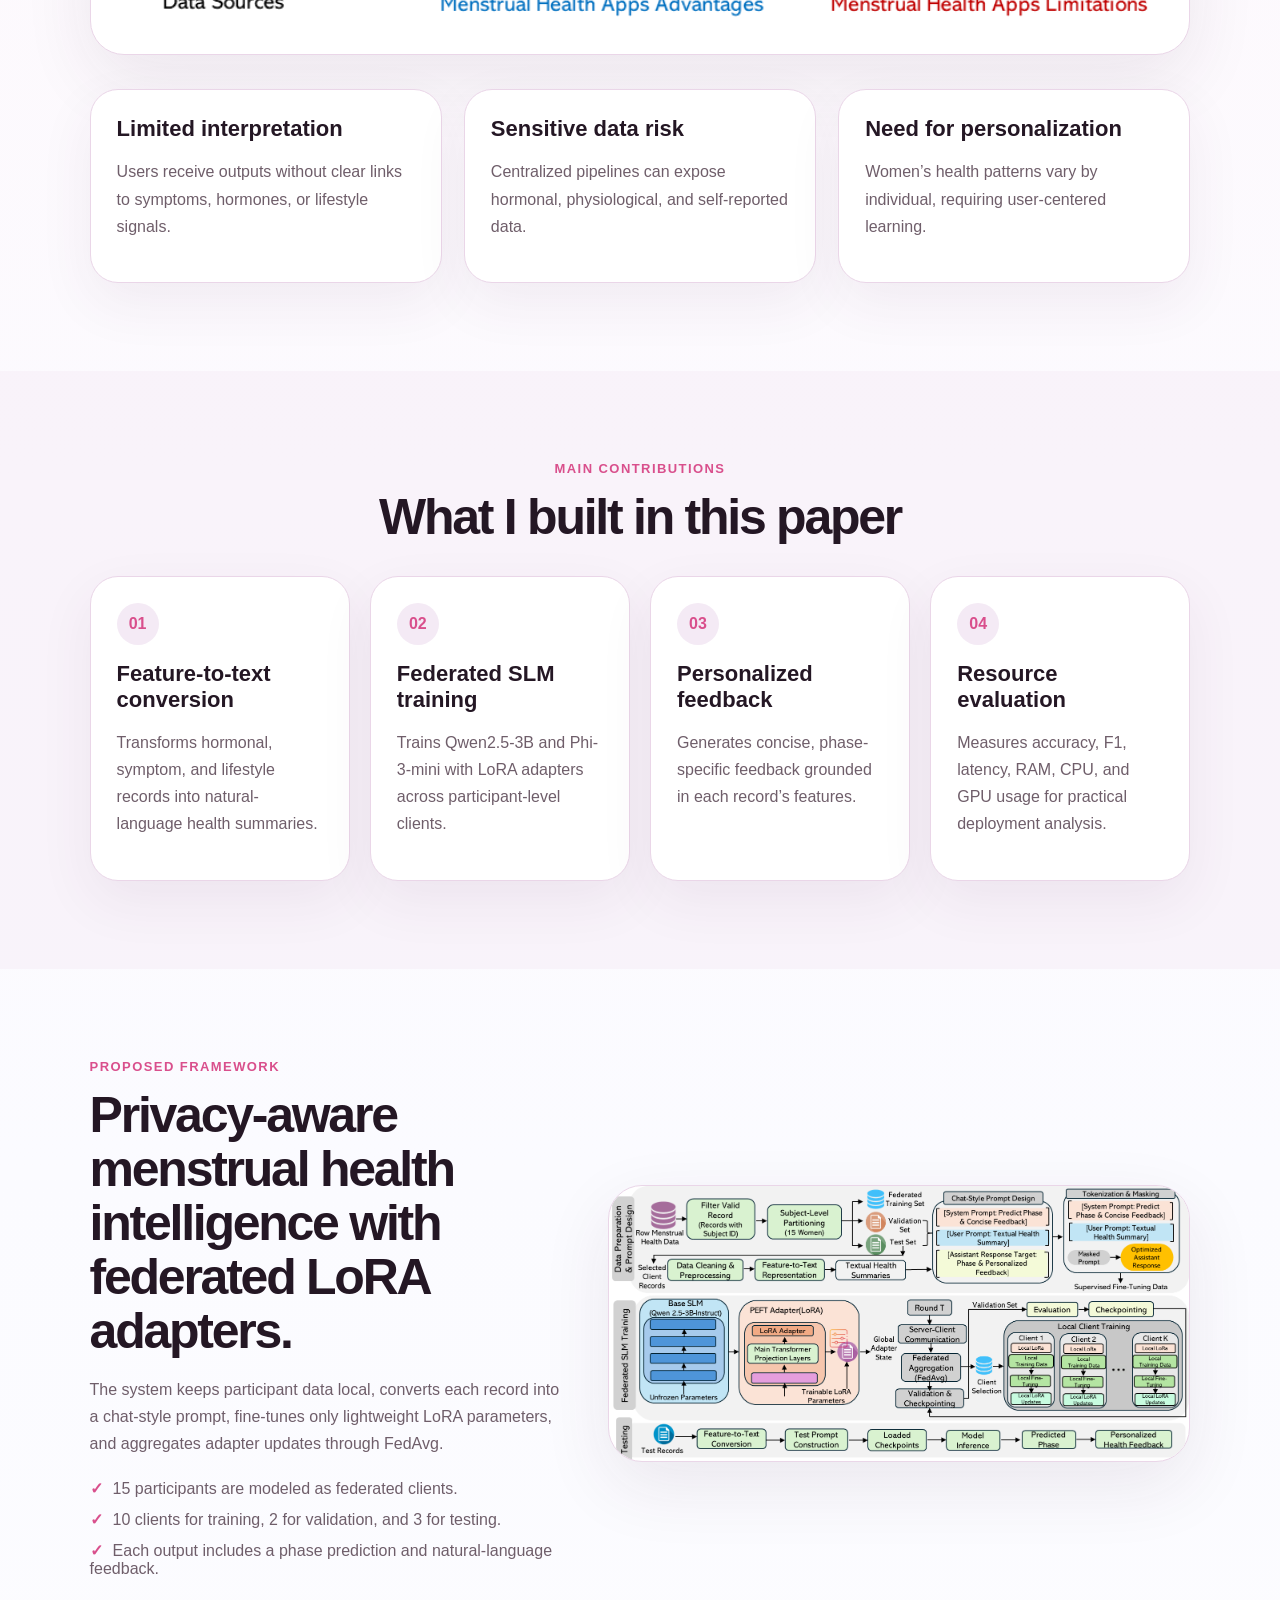
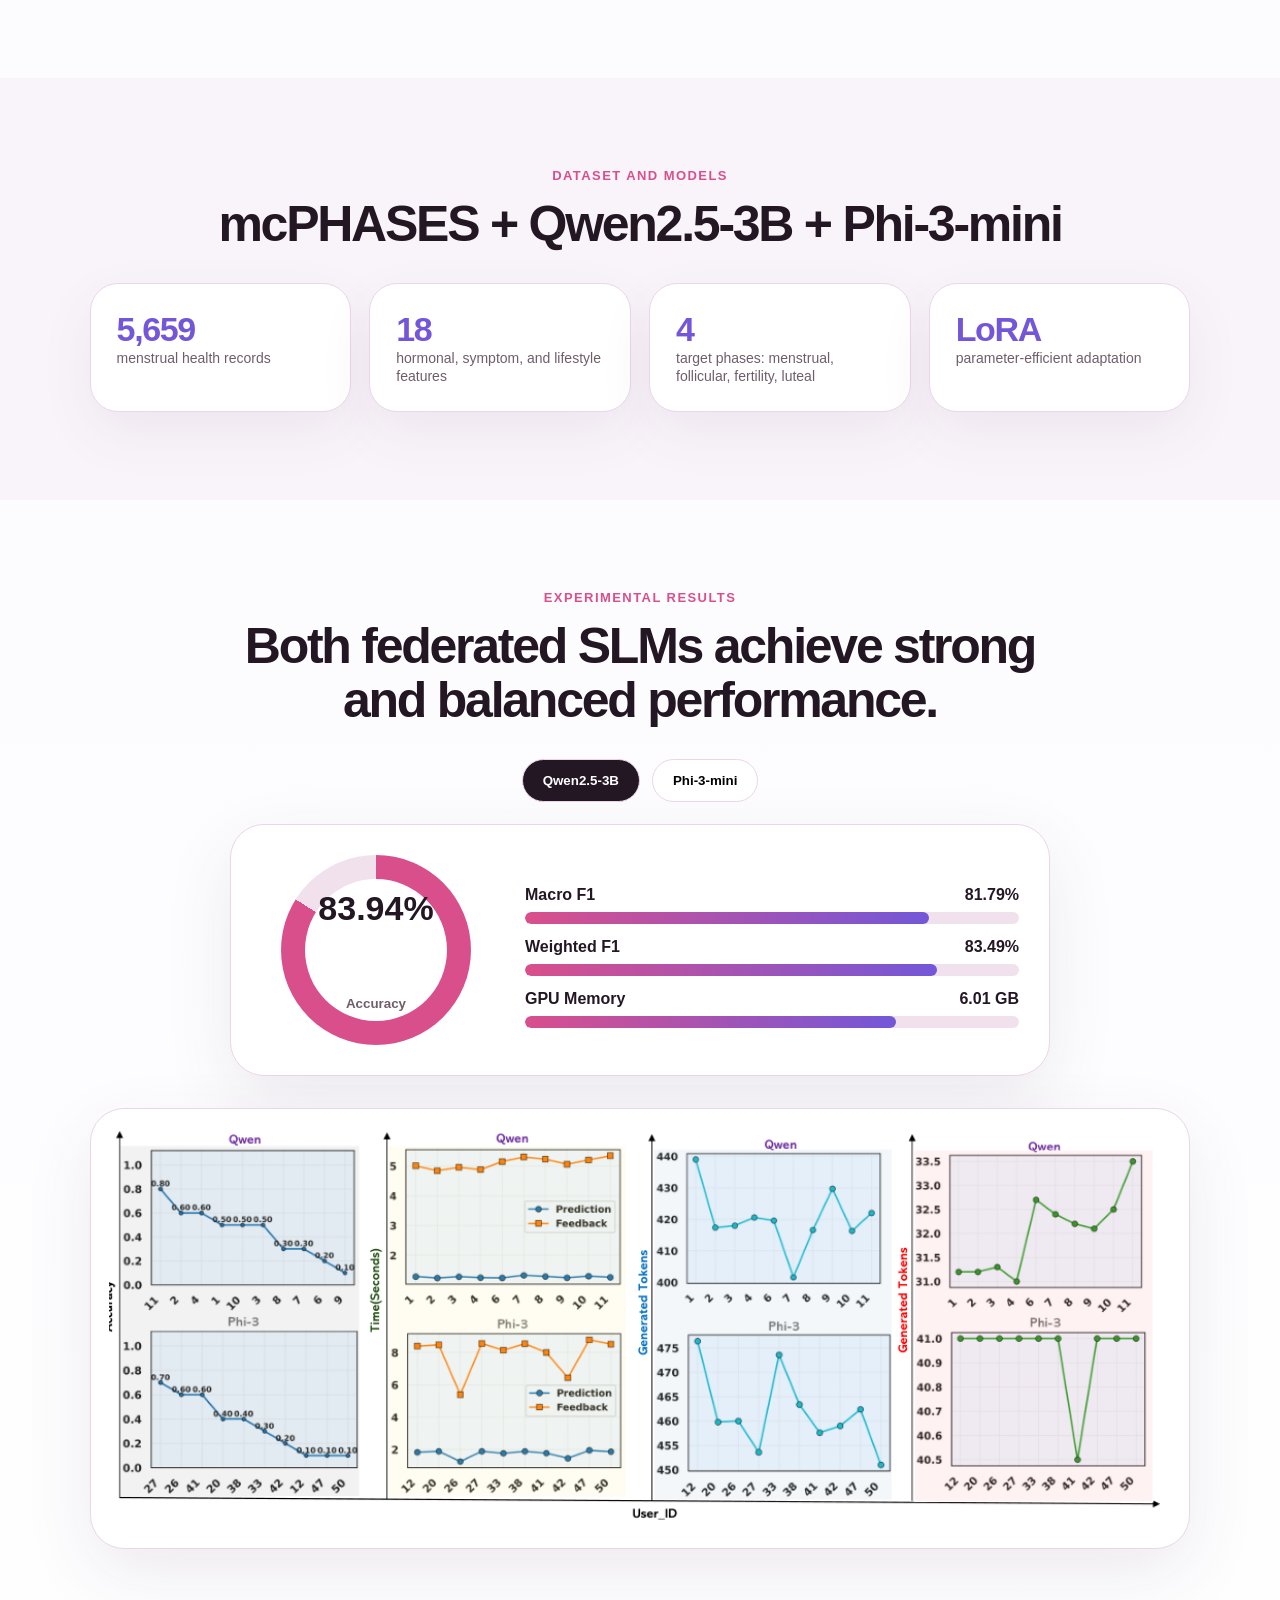
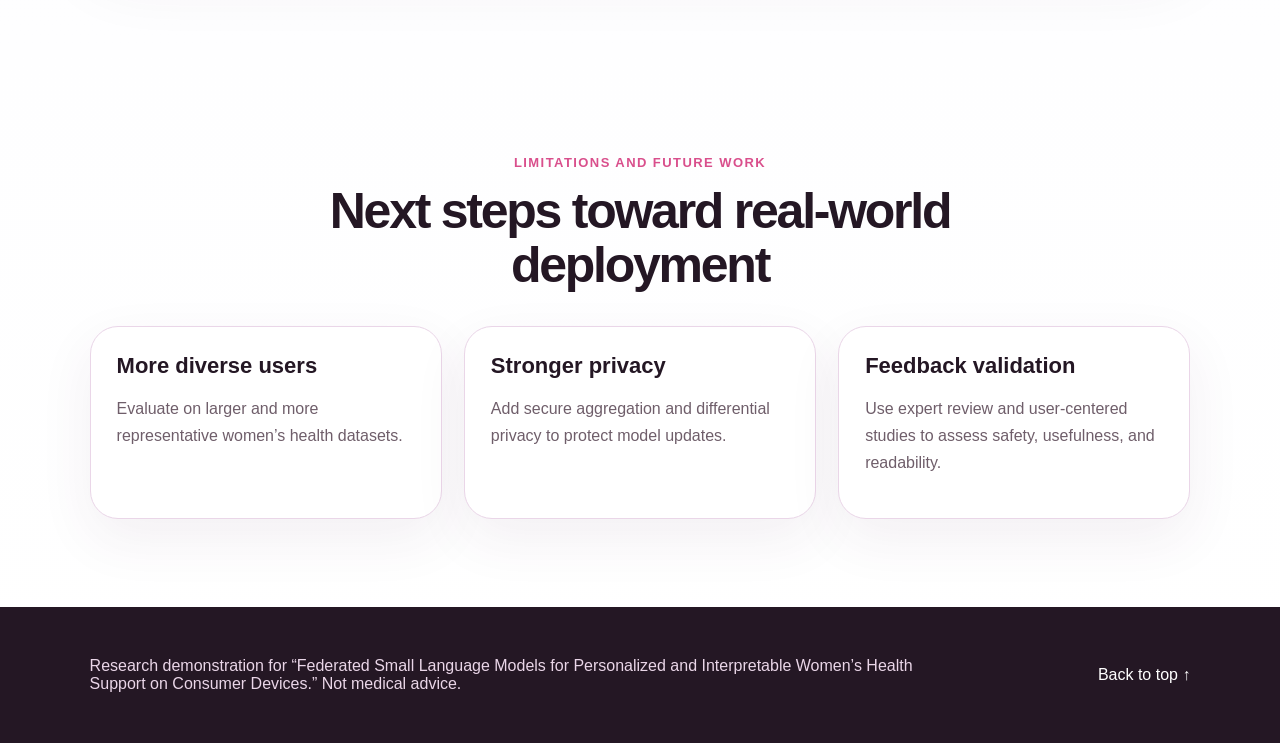
==== commit c6a3e223: "update" ====
--- a/index.html
+++ b/index.html
@@ -39,6 +39,10 @@
           and <span>Abdur R. Shahid</span>
         </div>
 
+        <p class="affiliations">
+          Southern Illinois University, Florida Atlantic University, Jazan University
+        </p>
+
         <div class="cta-row">
           <a class="button primary" href="#framework">Explore Framework</a>
           <a class="button secondary" href="demo.html">Try Demo Flow</a>
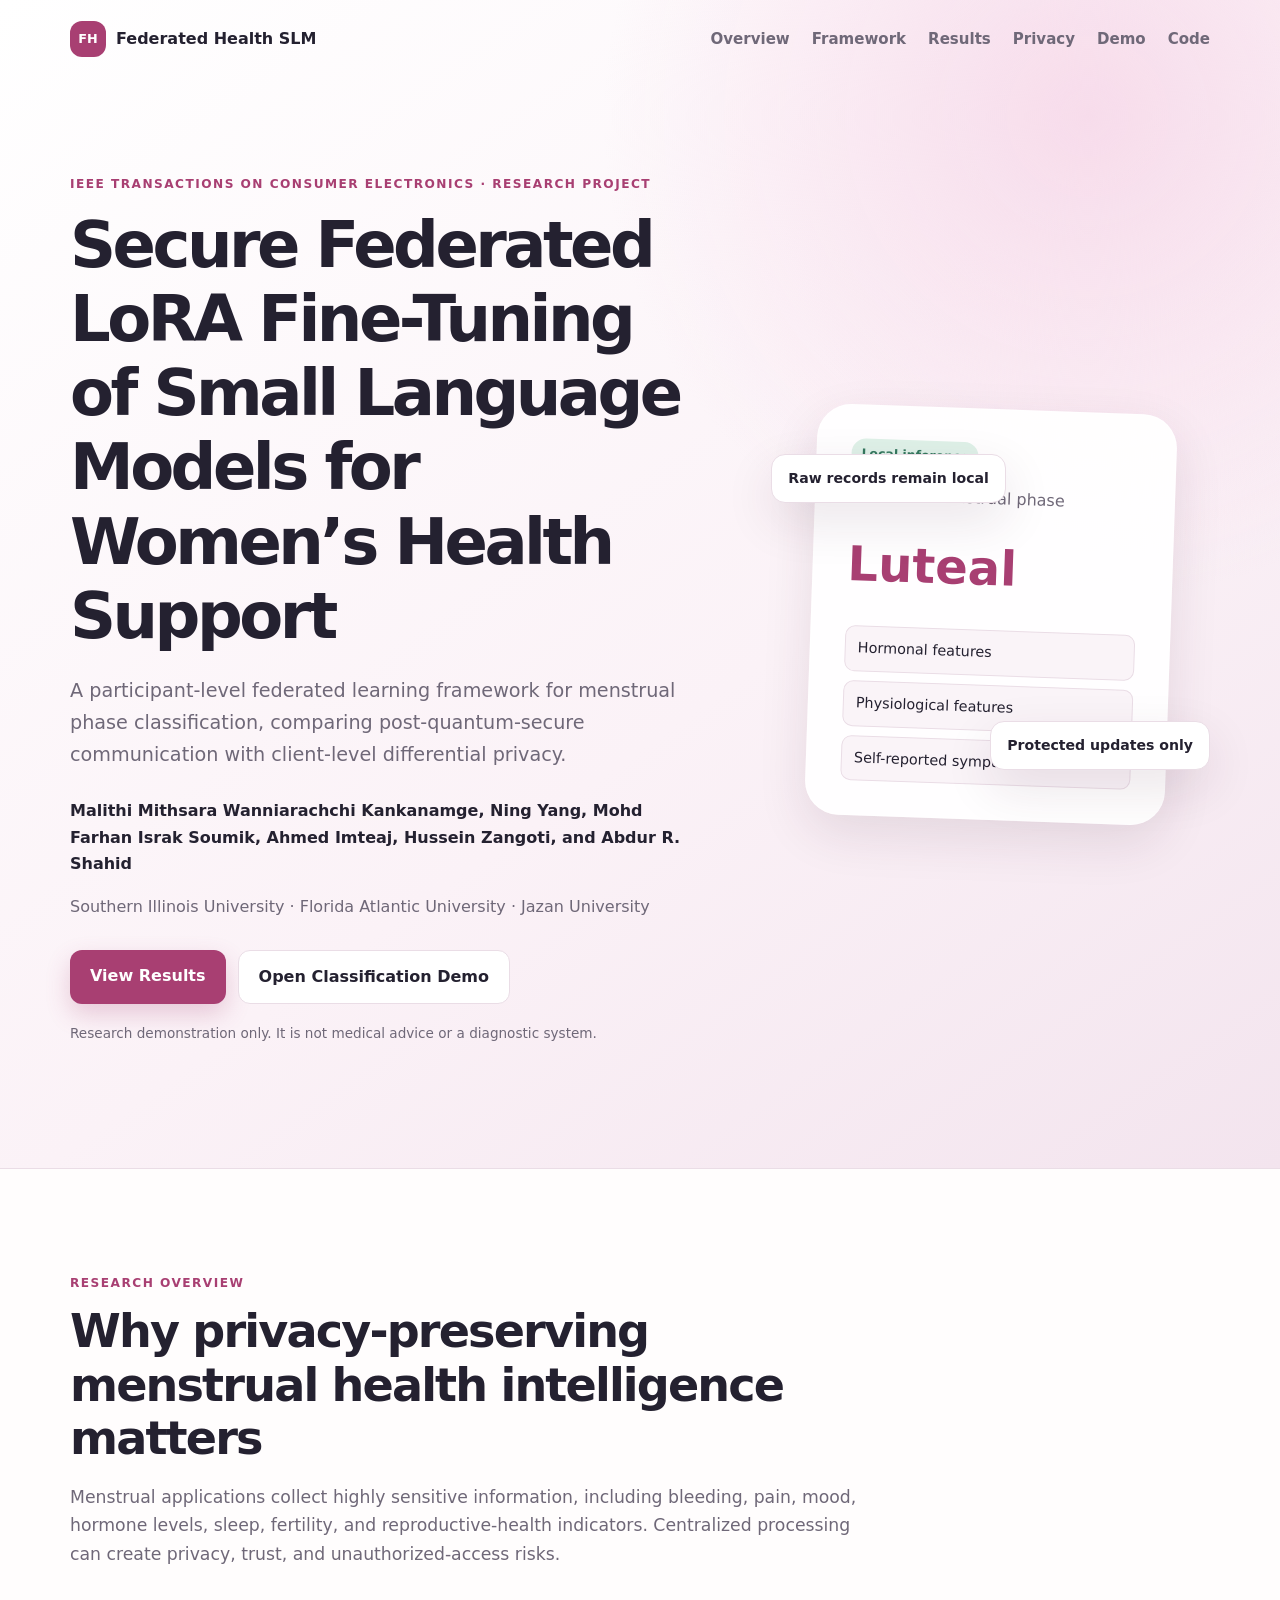
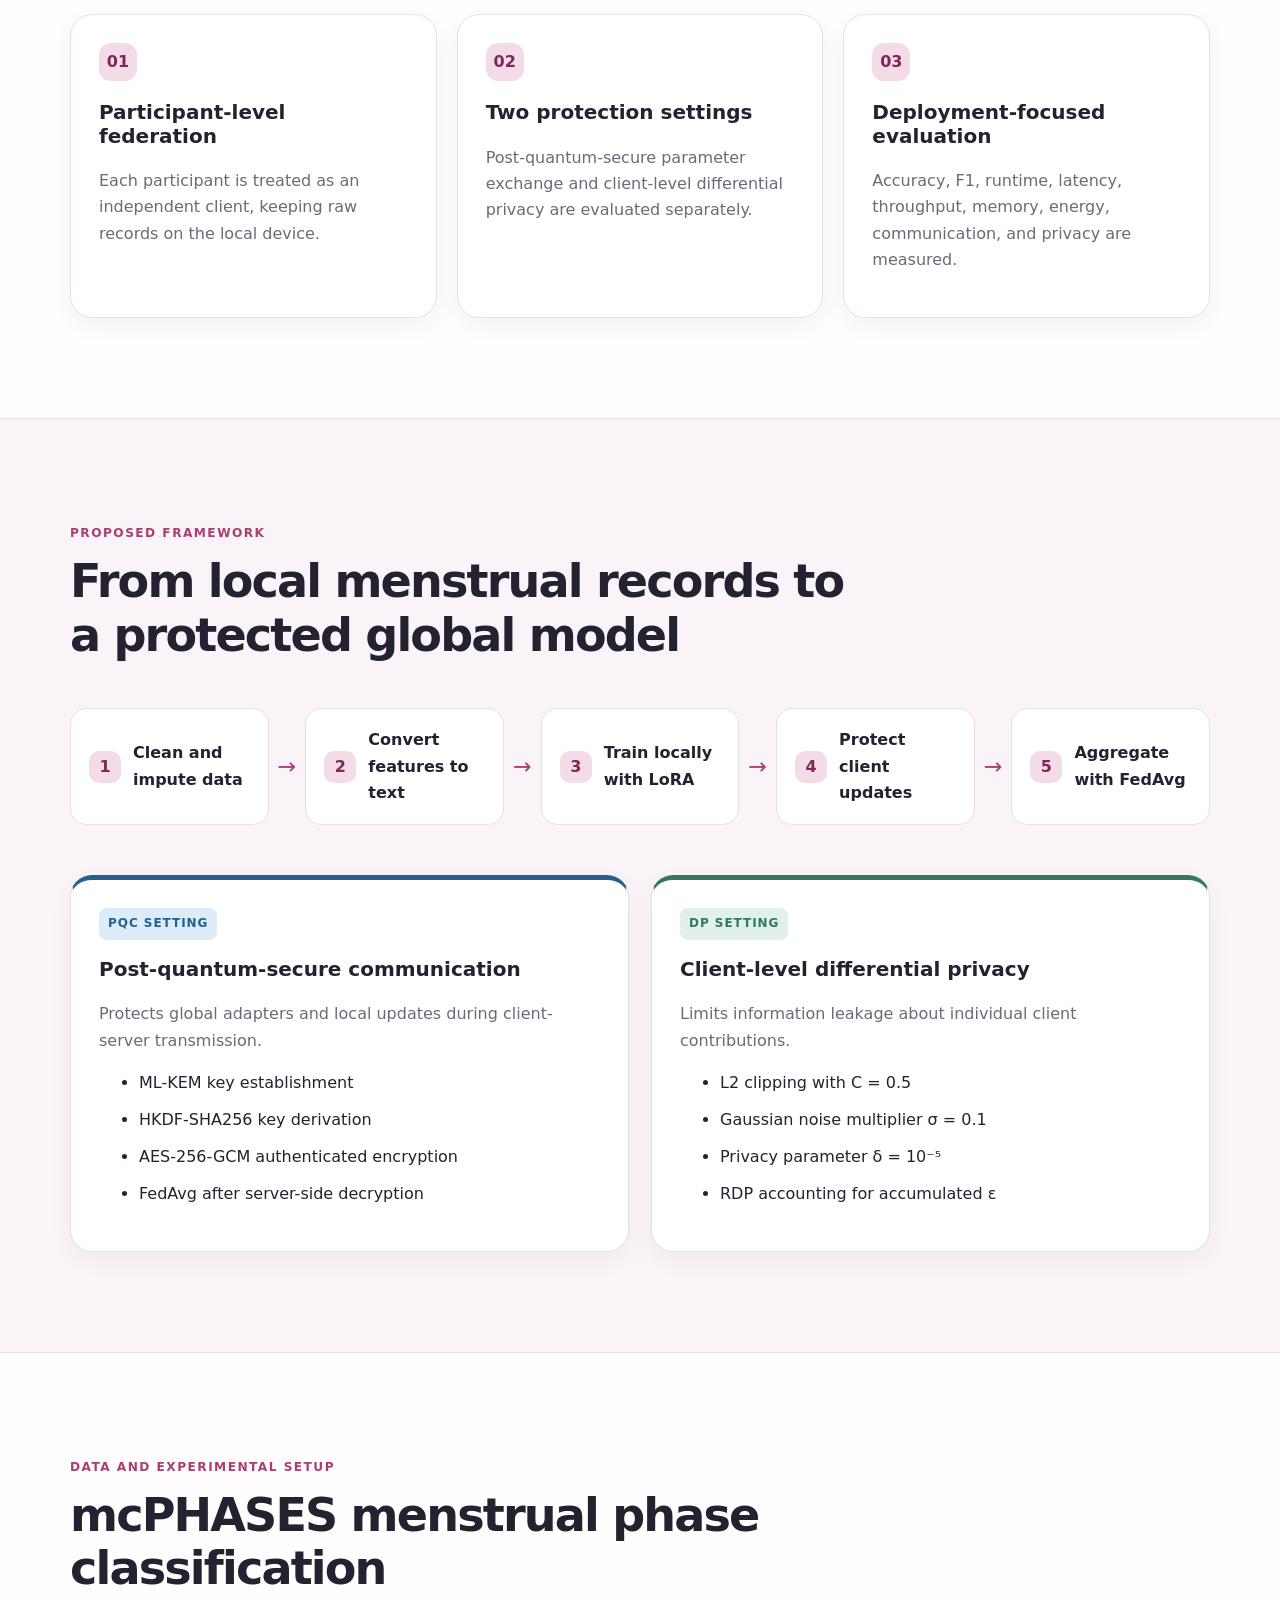
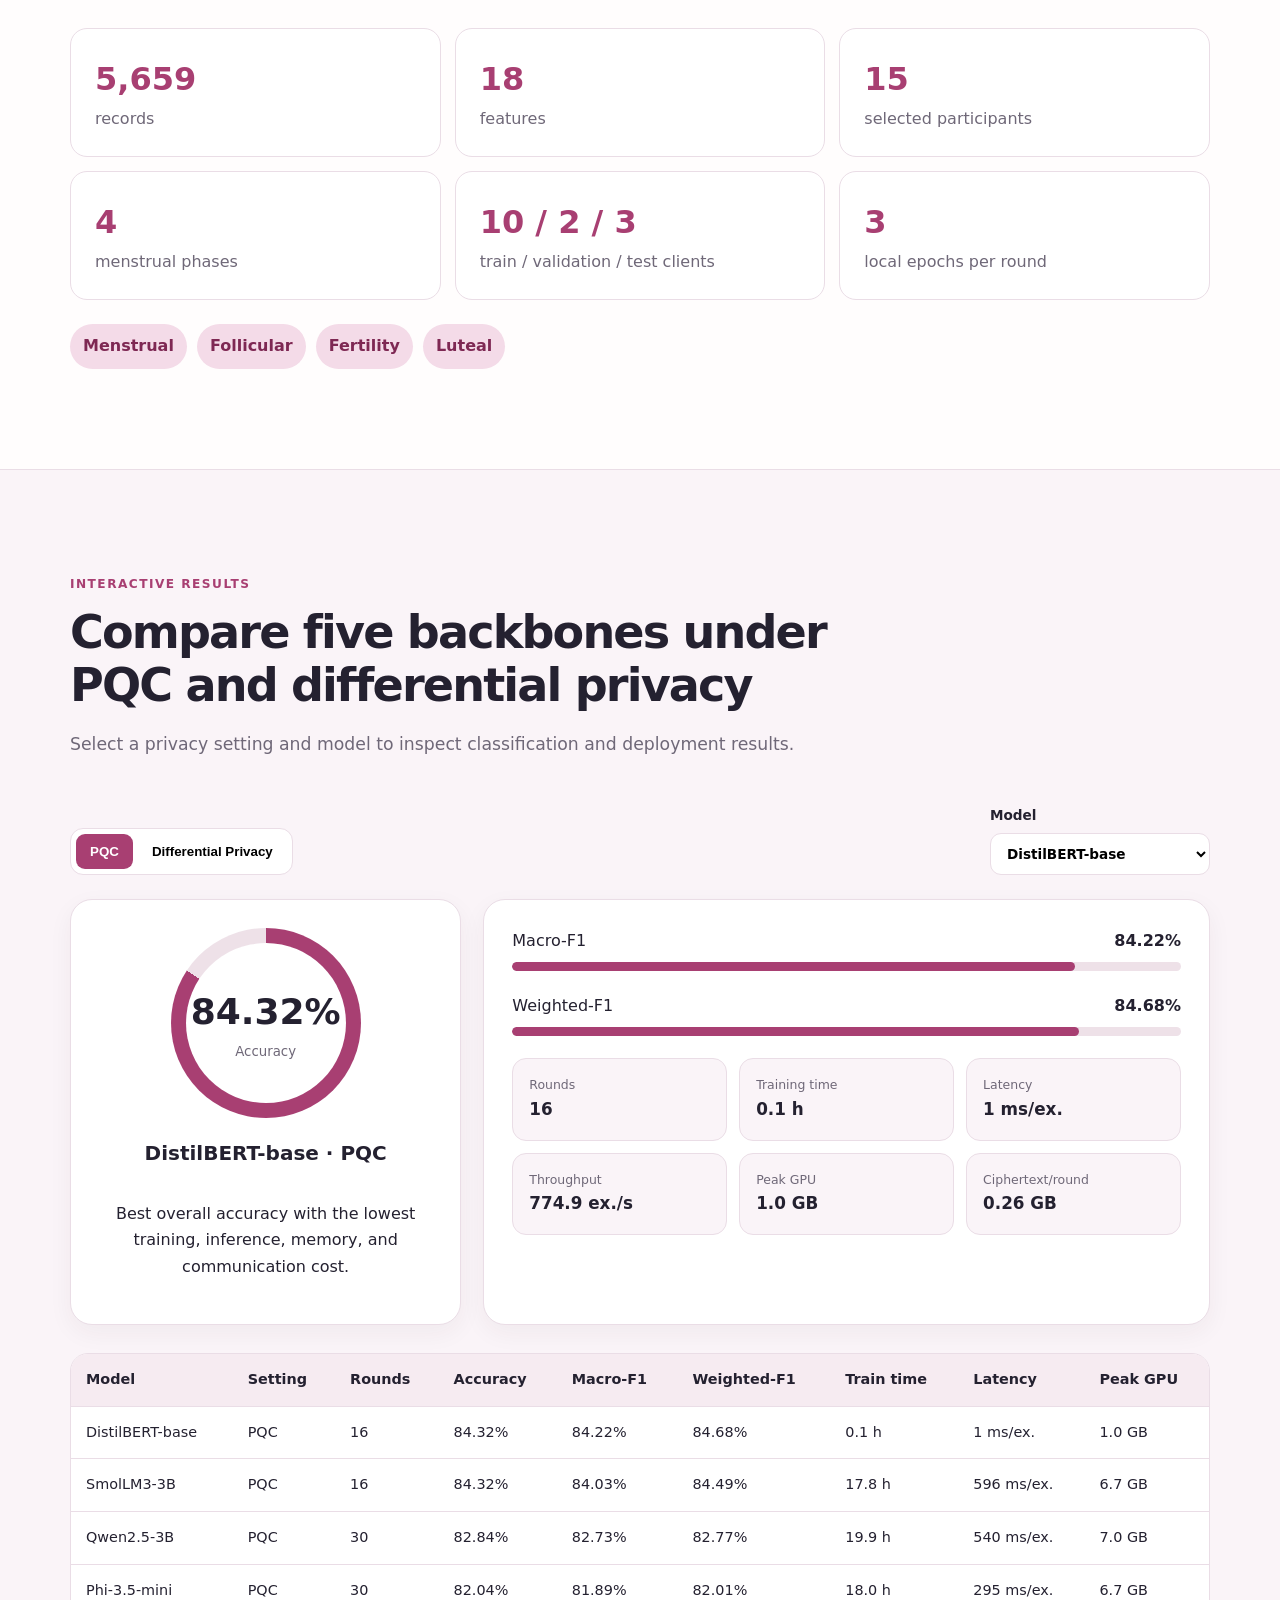
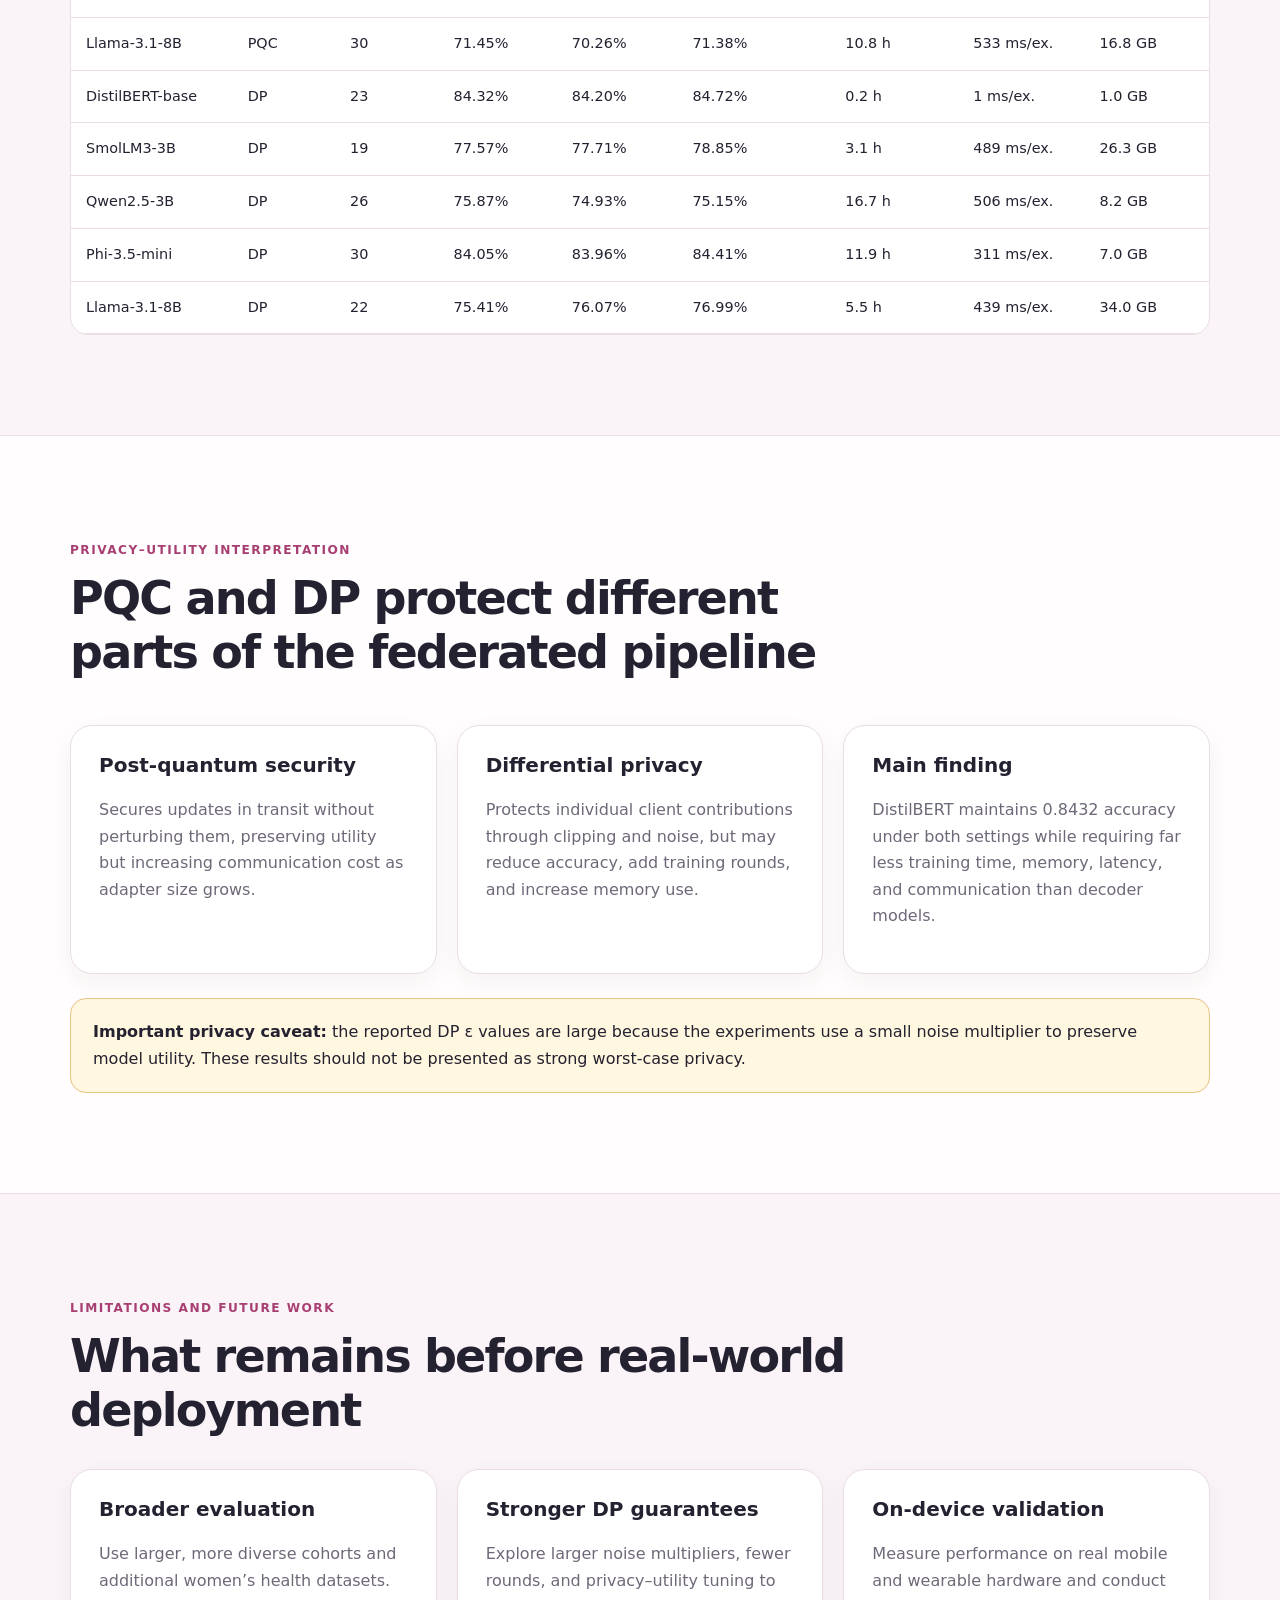
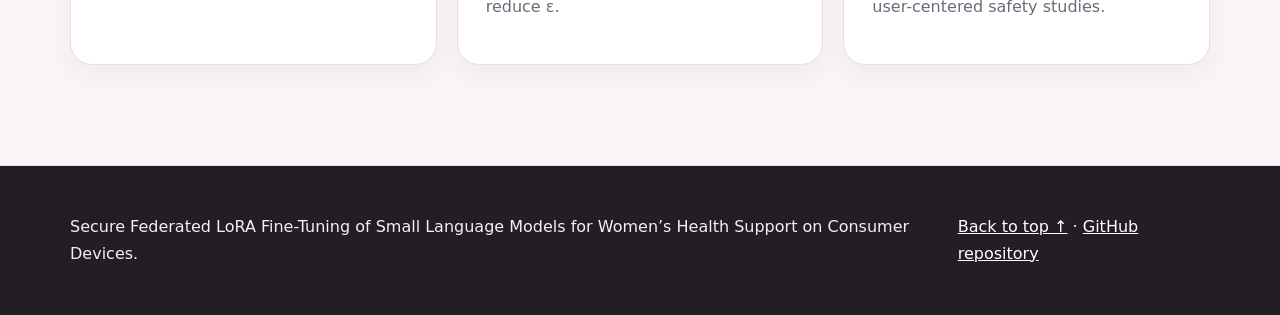
==== commit 0493bedb: "Update project website with PQC and differential privacy results" ====
--- a/index.html
+++ b/index.html
@@ -3,255 +3,292 @@
 <head>
   <meta charset="UTF-8" />
   <meta name="viewport" content="width=device-width, initial-scale=1.0" />
-  <title>Federated SLMs for Women’s Health Support</title>
+  <meta name="description" content="Secure federated LoRA fine-tuning of small language models for menstrual health classification on consumer devices." />
+  <title>Secure Federated SLMs for Women’s Health</title>
   <link rel="stylesheet" href="style.css" />
 </head>
 <body>
-  <header class="hero" id="top">
-    <nav class="nav">
-      <div class="brand"><span class="dot"></span> Federated Health SLM</div>
-      <div class="navlinks">
-        <a href="#problem">Problem</a>
-        <a href="#framework">Framework</a>
-        <a href="#results">Results</a>
-        <a href="demo.html">Demo</a>
-        <a href="#future">Future</a>
-      </div>
-    </nav>
-
-    <section class="hero-grid">
-      <div class="hero-copy">
-        <span class="eyebrow">IEEE Transactions on Consumer Electronics · Research Demo</span>
-
-        <h1>Federated Small Language Models for Personalized and Interpretable Women’s Health Support</h1>
-
-        <p class="lead">
-          A privacy-preserving framework that predicts menstrual cycle phases and generates
-          feature-grounded feedback using federated SLMs trained with LoRA adapters.
+<header class="hero" id="top">
+  <nav class="nav container" aria-label="Main navigation">
+    <a class="brand" href="#top"><span class="brand-mark">FH</span> Federated Health SLM</a>
+    <button class="menu-button" id="menuButton" aria-expanded="false" aria-controls="navLinks">Menu</button>
+    <div class="nav-links" id="navLinks">
+      <a href="#overview">Overview</a>
+      <a href="#framework">Framework</a>
+      <a href="#results">Results</a>
+      <a href="#privacy">Privacy</a>
+      <a href="demo.html">Demo</a>
+      <a href="https://github.com/Malithi-gif/Federated_SLM_For_Women_Health">Code</a>
+    </div>
+  </nav>
+
+  <div class="hero-grid container">
+    <div>
+      <span class="eyebrow">IEEE Transactions on Consumer Electronics · Research Project</span>
+      <h1>Secure Federated LoRA Fine-Tuning of Small Language Models for Women’s Health Support</h1>
+      <p class="lead">
+        A participant-level federated learning framework for menstrual phase classification,
+        comparing post-quantum-secure communication with client-level differential privacy.
+      </p>
+      <p class="authors">
+        Malithi Mithsara Wanniarachchi Kankanamge, Ning Yang, Mohd Farhan Israk Soumik,
+        Ahmed Imteaj, Hussein Zangoti, and Abdur R. Shahid
+      </p>
+      <p class="affiliations">
+        Southern Illinois University · Florida Atlantic University · Jazan University
+      </p>
+      <div class="button-row">
+        <a class="button primary" href="#results">View Results</a>
+        <a class="button secondary" href="demo.html">Open Classification Demo</a>
+      </div>
+      <p class="notice">Research demonstration only. It is not medical advice or a diagnostic system.</p>
+    </div>
+
+    <div class="hero-visual" aria-label="Illustration of local health classification">
+      <div class="device-card">
+        <span class="status">Local inference</span>
+        <p class="muted">Predicted menstrual phase</p>
+        <strong class="phase">Luteal</strong>
+        <div class="signal-list">
+          <span>Hormonal features</span>
+          <span>Physiological features</span>
+          <span>Self-reported symptoms</span>
+        </div>
+      </div>
+      <div class="privacy-chip chip-one">Raw records remain local</div>
+      <div class="privacy-chip chip-two">Protected updates only</div>
+    </div>
+  </div>
+</header>
+
+<main>
+  <section class="section container" id="overview">
+    <div class="section-heading">
+      <span class="eyebrow">Research overview</span>
+      <h2>Why privacy-preserving menstrual health intelligence matters</h2>
+      <p>
+        Menstrual applications collect highly sensitive information, including bleeding,
+        pain, mood, hormone levels, sleep, fertility, and reproductive-health indicators.
+        Centralized processing can create privacy, trust, and unauthorized-access risks.
+      </p>
+    </div>
+
+    <div class="card-grid three">
+      <article class="info-card">
+        <span class="card-number">01</span>
+        <h3>Participant-level federation</h3>
+        <p>Each participant is treated as an independent client, keeping raw records on the local device.</p>
+      </article>
+      <article class="info-card">
+        <span class="card-number">02</span>
+        <h3>Two protection settings</h3>
+        <p>Post-quantum-secure parameter exchange and client-level differential privacy are evaluated separately.</p>
+      </article>
+      <article class="info-card">
+        <span class="card-number">03</span>
+        <h3>Deployment-focused evaluation</h3>
+        <p>Accuracy, F1, runtime, latency, throughput, memory, energy, communication, and privacy are measured.</p>
+      </article>
+    </div>
+  </section>
+
+  <section class="section alt" id="framework">
+    <div class="container">
+      <div class="section-heading">
+        <span class="eyebrow">Proposed framework</span>
+        <h2>From local menstrual records to a protected global model</h2>
+      </div>
+
+      <div class="pipeline" aria-label="Federated learning pipeline">
+        <div class="pipeline-step"><b>1</b><span>Clean and impute data</span></div>
+        <div class="pipeline-arrow">→</div>
+        <div class="pipeline-step"><b>2</b><span>Convert features to text</span></div>
+        <div class="pipeline-arrow">→</div>
+        <div class="pipeline-step"><b>3</b><span>Train locally with LoRA</span></div>
+        <div class="pipeline-arrow">→</div>
+        <div class="pipeline-step"><b>4</b><span>Protect client updates</span></div>
+        <div class="pipeline-arrow">→</div>
+        <div class="pipeline-step"><b>5</b><span>Aggregate with FedAvg</span></div>
+      </div>
+
+      <div class="framework-grid">
+        <article class="method-card pqc">
+          <div class="method-label">PQC setting</div>
+          <h3>Post-quantum-secure communication</h3>
+          <p>Protects global adapters and local updates during client-server transmission.</p>
+          <ul>
+            <li>ML-KEM key establishment</li>
+            <li>HKDF-SHA256 key derivation</li>
+            <li>AES-256-GCM authenticated encryption</li>
+            <li>FedAvg after server-side decryption</li>
+          </ul>
+        </article>
+
+        <article class="method-card dp">
+          <div class="method-label">DP setting</div>
+          <h3>Client-level differential privacy</h3>
+          <p>Limits information leakage about individual client contributions.</p>
+          <ul>
+            <li>L2 clipping with C = 0.5</li>
+            <li>Gaussian noise multiplier σ = 0.1</li>
+            <li>Privacy parameter δ = 10⁻⁵</li>
+            <li>RDP accounting for accumulated ε</li>
+          </ul>
+        </article>
+      </div>
+    </div>
+  </section>
+
+  <section class="section container" id="data">
+    <div class="section-heading compact">
+      <span class="eyebrow">Data and experimental setup</span>
+      <h2>mcPHASES menstrual phase classification</h2>
+    </div>
+
+    <div class="metric-grid">
+      <div><strong>5,659</strong><span>records</span></div>
+      <div><strong>18</strong><span>features</span></div>
+      <div><strong>15</strong><span>selected participants</span></div>
+      <div><strong>4</strong><span>menstrual phases</span></div>
+      <div><strong>10 / 2 / 3</strong><span>train / validation / test clients</span></div>
+      <div><strong>3</strong><span>local epochs per round</span></div>
+    </div>
+
+    <div class="phase-row" aria-label="Target classes">
+      <span>Menstrual</span><span>Follicular</span><span>Fertility</span><span>Luteal</span>
+    </div>
+  </section>
+
+  <section class="section alt" id="results">
+    <div class="container">
+      <div class="section-heading">
+        <span class="eyebrow">Interactive results</span>
+        <h2>Compare five backbones under PQC and differential privacy</h2>
+        <p>Select a privacy setting and model to inspect classification and deployment results.</p>
+      </div>
+
+      <div class="controls">
+        <div class="segmented" id="privacyToggle" role="tablist" aria-label="Privacy setting">
+          <button class="active" data-setting="pqc" role="tab">PQC</button>
+          <button data-setting="dp" role="tab">Differential Privacy</button>
+        </div>
+
+        <label class="select-label">
+          Model
+          <select id="modelSelect">
+            <option value="distilbert">DistilBERT-base</option>
+            <option value="smollm">SmolLM3-3B</option>
+            <option value="qwen">Qwen2.5-3B</option>
+            <option value="phi">Phi-3.5-mini</option>
+            <option value="llama">Llama-3.1-8B</option>
+          </select>
+        </label>
+      </div>
+
+      <div class="results-layout">
+        <article class="score-card">
+          <div class="score-ring" id="scoreRing">
+            <span id="accuracy">84.32%</span>
+            <small>Accuracy</small>
+          </div>
+          <h3 id="resultTitle">DistilBERT-base · PQC</h3>
+          <p id="resultSummary">Best overall accuracy with the lowest training, inference, memory, and communication cost.</p>
+        </article>
+
+        <article class="metrics-card">
+          <div class="metric-line">
+            <span>Macro-F1</span><strong id="macroF1">84.22%</strong>
+            <div class="bar"><i id="macroBar"></i></div>
+          </div>
+          <div class="metric-line">
+            <span>Weighted-F1</span><strong id="weightedF1">84.68%</strong>
+            <div class="bar"><i id="weightedBar"></i></div>
+          </div>
+          <div class="mini-grid">
+            <div><span>Rounds</span><strong id="rounds">16</strong></div>
+            <div><span>Training time</span><strong id="trainTime">0.1 h</strong></div>
+            <div><span>Latency</span><strong id="latency">1 ms/ex.</strong></div>
+            <div><span>Throughput</span><strong id="throughput">774.9 ex./s</strong></div>
+            <div><span>Peak GPU</span><strong id="gpu">1.0 GB</strong></div>
+            <div><span id="privacyMetricLabel">Ciphertext/round</span><strong id="privacyMetric">0.26 GB</strong></div>
+          </div>
+        </article>
+      </div>
+
+      <div class="table-wrap">
+        <table>
+          <thead>
+            <tr>
+              <th>Model</th><th>Setting</th><th>Rounds</th><th>Accuracy</th>
+              <th>Macro-F1</th><th>Weighted-F1</th><th>Train time</th>
+              <th>Latency</th><th>Peak GPU</th>
+            </tr>
+          </thead>
+          <tbody id="resultsTable"></tbody>
+        </table>
+      </div>
+    </div>
+  </section>
+
+  <section class="section container" id="privacy">
+    <div class="section-heading">
+      <span class="eyebrow">Privacy–utility interpretation</span>
+      <h2>PQC and DP protect different parts of the federated pipeline</h2>
+    </div>
+
+    <div class="comparison-grid">
+      <article>
+        <h3>Post-quantum security</h3>
+        <p>
+          Secures updates in transit without perturbing them, preserving utility but increasing
+          communication cost as adapter size grows.
         </p>
-
-        <div class="authors">
-          <span>Malithi Mithsara Wanniarachchi Kankanamge</span>,
-          <span>Ning Yang</span>,
-          <span>Mohd Farhan Israk Soumik</span>,
-          <span>Ahmed Imteaj</span>,
-          <span>Hussein Zangoti</span>,
-          and <span>Abdur R. Shahid</span>
-        </div>
-
-        <p class="affiliations">
-          Southern Illinois University, Florida Atlantic University, Jazan University
+      </article>
+      <article>
+        <h3>Differential privacy</h3>
+        <p>
+          Protects individual client contributions through clipping and noise, but may reduce
+          accuracy, add training rounds, and increase memory use.
         </p>
-
-        <div class="cta-row">
-          <a class="button primary" href="#framework">Explore Framework</a>
-          <a class="button secondary" href="demo.html">Try Demo Flow</a>
-        </div>
-      </div>
-
-      <div class="hero-card">
-        <div class="phone">
-          <div class="phone-top"></div>
-          <h3>Predicted Phase</h3>
-          <div class="phase-pill">Luteal</div>
-          <p>
-            Hormone-related changes and symptoms suggest luteal-phase patterns.
-            Fatigue and bloating may be contributing to discomfort.
-          </p>
-        </div>
-        <div class="floating-card one">Local data stays on device</div>
-        <div class="floating-card two">Only LoRA updates are shared</div>
-      </div>
-    </section>
-  </header>
-
-  <main>
-    <section class="section" id="problem">
-      <div class="section-heading">
-        <span class="eyebrow">Why this work matters</span>
-        <h2>Current menstrual health apps mostly track and predict, but rarely explain.</h2>
+      </article>
+      <article>
+        <h3>Main finding</h3>
         <p>
-          Existing systems provide useful logging, cycle estimation, and period prediction,
-          but often lack personalized feedback and raise privacy concerns when sensitive
-          reproductive health data is processed centrally.
+          DistilBERT maintains 0.8432 accuracy under both settings while requiring far less
+          training time, memory, latency, and communication than decoder models.
         </p>
-      </div>
-
-      <div class="image-panel">
-        <img src="assets/fig1_apps_gap.png" alt="Existing menstrual health app limitations" />
-      </div>
-
-      <div class="cards three">
-        <article>
-          <h3>Limited interpretation</h3>
-          <p>Users receive outputs without clear links to symptoms, hormones, or lifestyle signals.</p>
-        </article>
-
-        <article>
-          <h3>Sensitive data risk</h3>
-          <p>Centralized pipelines can expose hormonal, physiological, and self-reported data.</p>
-        </article>
-
-        <article>
-          <h3>Need for personalization</h3>
-          <p>Women’s health patterns vary by individual, requiring user-centered learning.</p>
-        </article>
-      </div>
-    </section>
-
-    <section class="section alt" id="contributions">
-      <div class="section-heading compact">
-        <span class="eyebrow">Main contributions</span>
-        <h2>What I built in this paper</h2>
-      </div>
-
-      <div class="timeline">
-        <div>
-          <span>01</span>
-          <h3>Feature-to-text conversion</h3>
-          <p>Transforms hormonal, symptom, and lifestyle records into natural-language health summaries.</p>
-        </div>
-
-        <div>
-          <span>02</span>
-          <h3>Federated SLM training</h3>
-          <p>Trains Qwen2.5-3B and Phi-3-mini with LoRA adapters across participant-level clients.</p>
-        </div>
-
-        <div>
-          <span>03</span>
-          <h3>Personalized feedback</h3>
-          <p>Generates concise, phase-specific feedback grounded in each record’s features.</p>
-        </div>
-
-        <div>
-          <span>04</span>
-          <h3>Resource evaluation</h3>
-          <p>Measures accuracy, F1, latency, RAM, CPU, and GPU usage for practical deployment analysis.</p>
-        </div>
-      </div>
-    </section>
-
-    <section class="section" id="framework">
-      <div class="split">
-        <div>
-          <span class="eyebrow">Proposed framework</span>
-          <h2>Privacy-aware menstrual health intelligence with federated LoRA adapters.</h2>
-
-          <p>
-            The system keeps participant data local, converts each record into a chat-style prompt,
-            fine-tunes only lightweight LoRA parameters, and aggregates adapter updates through FedAvg.
-          </p>
-
-          <ul class="checklist">
-            <li>15 participants are modeled as federated clients.</li>
-            <li>10 clients for training, 2 for validation, and 3 for testing.</li>
-            <li>Each output includes a phase prediction and natural-language feedback.</li>
-          </ul>
-        </div>
-
-        <div class="image-panel no-pad">
-          <img src="assets/fig2_framework.png" alt="Federated SLM framework diagram" />
-        </div>
-      </div>
-    </section>
-
-    <section class="section alt" id="data">
-      <div class="section-heading compact">
-        <span class="eyebrow">Dataset and models</span>
-        <h2>mcPHASES + Qwen2.5-3B + Phi-3-mini</h2>
-      </div>
-
-      <div class="metric-grid">
-        <div>
-          <strong>5,659</strong>
-          <span>menstrual health records</span>
-        </div>
-
-        <div>
-          <strong>18</strong>
-          <span>hormonal, symptom, and lifestyle features</span>
-        </div>
-
-        <div>
-          <strong>4</strong>
-          <span>target phases: menstrual, follicular, fertility, luteal</span>
-        </div>
-
-        <div>
-          <strong>LoRA</strong>
-          <span>parameter-efficient adaptation</span>
-        </div>
-      </div>
-    </section>
-
-    <section class="section" id="results">
-      <div class="section-heading compact">
-        <span class="eyebrow">Experimental results</span>
-        <h2>Both federated SLMs achieve strong and balanced performance.</h2>
-      </div>
-
-      <div class="model-toggle" role="tablist">
-        <button class="active" data-model="qwen">Qwen2.5-3B</button>
-        <button data-model="phi">Phi-3-mini</button>
-      </div>
-
-      <div class="results-card">
-        <div class="score-ring">
-          <span id="accuracy">83.94%</span>
-          <small>Accuracy</small>
-        </div>
-
-        <div class="bars">
-          <label>Macro F1 <span id="macro">81.79%</span></label>
-          <div class="bar"><span id="macroBar"></span></div>
-
-          <label>Weighted F1 <span id="weighted">83.49%</span></label>
-          <div class="bar"><span id="weightedBar"></span></div>
-
-          <label>GPU Memory <span id="gpu">6.01 GB</span></label>
-          <div class="bar"><span id="gpuBar"></span></div>
-        </div>
-      </div>
-
-      <div class="image-panel">
-        <img src="assets/fig3_user_analysis.png" alt="User-level accuracy, latency, and token analysis" />
-      </div>
-    </section>
-
-    <section class="section" id="future">
+      </article>
+    </div>
+
+    <div class="caveat">
+      <strong>Important privacy caveat:</strong>
+      the reported DP ε values are large because the experiments use a small noise multiplier
+      to preserve model utility. These results should not be presented as strong worst-case privacy.
+    </div>
+  </section>
+
+  <section class="section alt" id="limitations">
+    <div class="container">
       <div class="section-heading compact">
         <span class="eyebrow">Limitations and future work</span>
-        <h2>Next steps toward real-world deployment</h2>
-      </div>
-
-      <div class="cards three">
-        <article>
-          <h3>More diverse users</h3>
-          <p>Evaluate on larger and more representative women’s health datasets.</p>
-        </article>
-
-        <article>
-          <h3>Stronger privacy</h3>
-          <p>Add secure aggregation and differential privacy to protect model updates.</p>
-        </article>
-
-        <article>
-          <h3>Feedback validation</h3>
-          <p>Use expert review and user-centered studies to assess safety, usefulness, and readability.</p>
-        </article>
-      </div>
-    </section>
-  </main>
-
-  <footer>
-    <p>
-      Research demonstration for “Federated Small Language Models for Personalized and
-      Interpretable Women’s Health Support on Consumer Devices.” Not medical advice.
-    </p>
-    <a href="#top">Back to top ↑</a>
-  </footer>
-
-  <script src="script.js"></script>
+        <h2>What remains before real-world deployment</h2>
+      </div>
+      <div class="card-grid three">
+        <article class="info-card"><h3>Broader evaluation</h3><p>Use larger, more diverse cohorts and additional women’s health datasets.</p></article>
+        <article class="info-card"><h3>Stronger DP guarantees</h3><p>Explore larger noise multipliers, fewer rounds, and privacy–utility tuning to reduce ε.</p></article>
+        <article class="info-card"><h3>On-device validation</h3><p>Measure performance on real mobile and wearable hardware and conduct user-centered safety studies.</p></article>
+      </div>
+    </div>
+  </section>
+</main>
+
+<footer>
+  <div class="container footer-content">
+    <p>Secure Federated LoRA Fine-Tuning of Small Language Models for Women’s Health Support on Consumer Devices.</p>
+    <div><a href="#top">Back to top ↑</a> · <a href="https://github.com/Malithi-gif/Federated_SLM_For_Women_Health">GitHub repository</a></div>
+  </div>
+</footer>
+
+<script src="script.js"></script>
 </body>
-</html>+</html>
--- a/style.css
+++ b/style.css
@@ -1 +1,130 @@
-:root{--bg:#fff7fb;--ink:#241724;--muted:#6f5e6a;--rose:#d94f8c;--purple:#7357d8;--cyan:#52c8d9;--card:#ffffff;--soft:#f4eaf5;--line:#ead6e8}*{box-sizing:border-box}html{scroll-behavior:smooth}body{margin:0;font-family:Inter,Segoe UI,Arial,sans-serif;background:linear-gradient(180deg,#fff7fb 0%,#fbfbff 50%,#fff 100%);color:var(--ink)}a{color:inherit;text-decoration:none}.hero{min-height:100vh;padding:26px 7vw 70px;position:relative;overflow:hidden}.hero:before{content:"";position:absolute;width:540px;height:540px;border-radius:50%;background:radial-gradient(circle,var(--rose),transparent 65%);opacity:.16;right:-120px;top:120px}.hero:after{content:"";position:absolute;width:430px;height:430px;border-radius:50%;background:radial-gradient(circle,var(--cyan),transparent 65%);opacity:.18;left:-140px;bottom:20px}.nav{position:relative;z-index:2;display:flex;justify-content:space-between;align-items:center;padding:14px 0}.brand{font-weight:800;letter-spacing:-.02em;display:flex;align-items:center;gap:10px}.dot{width:14px;height:14px;border-radius:50%;background:linear-gradient(135deg,var(--rose),var(--purple))}.navlinks{display:flex;gap:22px;color:var(--muted);font-size:14px}.hero-grid{position:relative;z-index:2;display:grid;grid-template-columns:1.1fr .9fr;gap:56px;align-items:center;min-height:76vh}.eyebrow{display:inline-flex;color:var(--rose);font-size:13px;font-weight:800;text-transform:uppercase;letter-spacing:.11em;margin-bottom:14px}.hero h1{font-size:clamp(42px,6vw,72px);line-height:.98;letter-spacing:-.06em;margin:0 0 24px}.lead{font-size:20px;line-height:1.6;color:var(--muted);max-width:720px}.authors{margin-top:18px;max-width:760px;font-size:15.5px;line-height:1.8;color:var(--muted);font-weight:600}.authors span{display:inline;white-space:nowrap}.cta-row{display:flex;gap:14px;margin-top:30px;flex-wrap:wrap}.button{border:0;border-radius:999px;padding:14px 22px;font-weight:800;cursor:pointer;display:inline-flex;align-items:center;justify-content:center}.primary{background:linear-gradient(135deg,var(--rose),var(--purple));color:white;box-shadow:0 16px 35px rgba(159,74,152,.25)}.secondary{background:white;color:var(--ink);border:1px solid var(--line)}.hero-card{position:relative;min-height:520px}.phone{position:absolute;right:7%;top:30px;width:310px;min-height:500px;border:14px solid #211a2d;border-radius:45px;background:linear-gradient(180deg,#fff,#fff7fb);box-shadow:0 34px 80px rgba(49,28,54,.22);padding:56px 28px 30px}.phone-top{position:absolute;width:110px;height:22px;background:#211a2d;border-radius:0 0 18px 18px;top:0;left:calc(50% - 55px)}.phone h3{margin:30px 0 18px;font-size:18px;color:var(--muted)}.phase-pill{font-size:36px;font-weight:900;color:white;background:linear-gradient(135deg,var(--purple),var(--cyan));border-radius:26px;padding:22px;text-align:center}.phone p{line-height:1.6;color:var(--muted)}.floating-card{position:absolute;background:#fff;border:1px solid var(--line);border-radius:22px;padding:18px 20px;font-weight:800;box-shadow:0 18px 45px rgba(70,34,76,.15)}.floating-card.one{left:10%;top:120px}.floating-card.two{right:0;bottom:110px}.section{padding:88px 7vw}.section.alt{background:rgba(244,234,245,.48)}.section-heading{max-width:850px;margin:0 auto 42px;text-align:center}.section-heading.compact{margin-bottom:32px}.section h2{font-size:clamp(32px,4vw,50px);line-height:1.08;letter-spacing:-.045em;margin:0 0 18px}.section p{color:var(--muted);line-height:1.7}.image-panel{background:white;border:1px solid var(--line);border-radius:34px;padding:18px;box-shadow:0 24px 70px rgba(66,33,67,.09);overflow:hidden;margin:28px auto;max-width:1120px}.image-panel.no-pad{padding:0;margin:0}.image-panel img{width:100%;display:block;border-radius:22px}.cards{display:grid;gap:22px;max-width:1120px;margin:34px auto 0}.cards.three{grid-template-columns:repeat(3,1fr)}.cards article,.timeline div,.metric-grid div{background:white;border:1px solid var(--line);border-radius:28px;padding:26px;box-shadow:0 20px 55px rgba(79,39,84,.07)}.cards h3,.timeline h3{margin:0 0 8px;font-size:22px}.timeline{display:grid;grid-template-columns:repeat(4,1fr);gap:20px}.timeline span{display:inline-grid;place-items:center;width:42px;height:42px;border-radius:50%;background:var(--soft);color:var(--rose);font-weight:900;margin-bottom:16px}.split{display:grid;grid-template-columns:.9fr 1.1fr;gap:42px;align-items:center;max-width:1200px;margin:auto}.split.reversed{grid-template-columns:.75fr 1fr}.checklist{list-style:none;padding:0;margin:22px 0 0}.checklist li{margin:12px 0;color:var(--muted)}.checklist li:before{content:"✓";color:var(--rose);font-weight:900;margin-right:10px}.metric-grid{display:grid;grid-template-columns:repeat(4,1fr);gap:18px;max-width:1120px;margin:auto}.metric-grid strong{display:block;font-size:34px;letter-spacing:-.04em;color:var(--purple)}.metric-grid span{color:var(--muted);font-size:14px}.model-toggle{display:flex;justify-content:center;gap:12px;margin-bottom:22px}.model-toggle button{border:1px solid var(--line);background:white;border-radius:999px;padding:13px 20px;font-weight:800;cursor:pointer}.model-toggle button.active{background:var(--ink);color:white}.results-card{max-width:820px;margin:0 auto 32px;background:white;border:1px solid var(--line);border-radius:34px;padding:30px;display:grid;grid-template-columns:230px 1fr;gap:34px;align-items:center;box-shadow:0 24px 70px rgba(66,33,67,.09)}.score-ring{width:190px;height:190px;border-radius:50%;display:grid;place-items:center;margin:auto;background:conic-gradient(var(--rose) 0 84%,#f0e1ed 84% 100%);position:relative}.score-ring:after{content:"";position:absolute;width:142px;height:142px;background:white;border-radius:50%}.score-ring span,.score-ring small{position:relative;z-index:2}.score-ring span{font-size:34px;font-weight:900}.score-ring small{color:var(--muted);font-weight:800}.bars label{display:flex;justify-content:space-between;margin:14px 0 8px;font-weight:800}.bar{height:12px;border-radius:999px;background:#f0e1ed;overflow:hidden}.bar span{display:block;height:100%;background:linear-gradient(90deg,var(--rose),var(--purple));border-radius:999px}.demo-box{background:white;border:1px solid var(--line);border-radius:34px;padding:28px;box-shadow:0 24px 70px rgba(66,33,67,.09)}.demo-box label{font-weight:800;margin:14px 0 8px;display:block}.demo-box input,.demo-box select{width:100%;margin-bottom:10px}.demo-box select{border:1px solid var(--line);border-radius:14px;padding:12px}.output{background:#fff;border-left:5px solid var(--rose);border-radius:22px;padding:22px;margin-top:22px;box-shadow:0 20px 50px rgba(66,33,67,.08)}footer{display:flex;justify-content:space-between;align-items:center;gap:20px;padding:34px 7vw;background:#241724;color:#fff}footer p{max-width:850px;color:#ead6e8}@media(max-width:950px){.navlinks{display:none}.hero-grid,.split,.split.reversed,.results-card{grid-template-columns:1fr}.hero-card{min-height:600px}.cards.three,.timeline,.metric-grid{grid-template-columns:1fr}.section{padding:64px 5vw}.hero{padding:20px 5vw 60px}.phone{left:50%;transform:translateX(-50%);right:auto}.floating-card.one{left:0}.floating-card.two{right:0}.results-card{padding:22px}}
+:root{
+  --ink:#242130;
+  --muted:#6f6878;
+  --paper:#fffdfd;
+  --soft:#faf4f8;
+  --line:#eadde6;
+  --rose:#a83f72;
+  --rose-dark:#7e2853;
+  --rose-soft:#f4dbe8;
+  --blue:#275f8f;
+  --blue-soft:#dcecf8;
+  --green:#34785e;
+  --green-soft:#dff1e8;
+  --shadow:0 18px 50px rgba(61,31,51,.11);
+  --radius:22px;
+}
+*{box-sizing:border-box}
+html{scroll-behavior:smooth}
+body{margin:0;font-family:Inter,ui-sans-serif,system-ui,-apple-system,BlinkMacSystemFont,"Segoe UI",sans-serif;color:var(--ink);background:var(--paper);line-height:1.65}
+a{color:inherit}
+img{max-width:100%;display:block}
+.container{width:min(1140px,calc(100% - 40px));margin-inline:auto}
+.hero{background:radial-gradient(circle at 85% 10%,#f7dceb 0,transparent 32%),linear-gradient(145deg,#fff 0,#fbf2f7 58%,#f3e4ee 100%);min-height:760px;border-bottom:1px solid var(--line)}
+.nav{height:78px;display:flex;align-items:center;justify-content:space-between;gap:24px}
+.brand{text-decoration:none;font-weight:800;display:flex;align-items:center;gap:10px}
+.brand-mark{display:grid;place-items:center;width:36px;height:36px;border-radius:12px;background:var(--rose);color:white;font-size:.8rem}
+.nav-links{display:flex;align-items:center;gap:22px}
+.nav-links a{text-decoration:none;color:var(--muted);font-weight:650;font-size:.94rem}
+.nav-links a:hover{color:var(--rose)}
+.menu-button{display:none;border:1px solid var(--line);background:white;border-radius:10px;padding:9px 12px}
+.hero-grid{display:grid;grid-template-columns:1.18fr .82fr;align-items:center;gap:70px;padding:92px 0 110px}
+.eyebrow{text-transform:uppercase;letter-spacing:.12em;font-size:.76rem;font-weight:800;color:var(--rose)}
+h1,h2,h3{line-height:1.16;margin-top:0}
+h1{font-size:clamp(2.7rem,5vw,5.2rem);letter-spacing:-.055em;margin:.7rem 0 1.4rem;max-width:900px}
+h2{font-size:clamp(2rem,3.6vw,3.6rem);letter-spacing:-.04em;margin:.6rem 0 1rem}
+h3{font-size:1.25rem}
+.lead{font-size:1.2rem;color:var(--muted);max-width:760px}
+.authors{font-weight:700;margin-top:28px}
+.affiliations,.muted,.notice{color:var(--muted)}
+.notice{font-size:.85rem;margin-top:18px}
+.button-row{display:flex;gap:12px;flex-wrap:wrap;margin-top:30px}
+.button{display:inline-block;padding:13px 20px;border-radius:12px;text-decoration:none;font-weight:800}
+.primary{background:var(--rose);color:white;box-shadow:0 10px 24px rgba(168,63,114,.24)}
+.primary:hover{background:var(--rose-dark)}
+.secondary{background:white;border:1px solid var(--line)}
+.hero-visual{position:relative;min-height:460px;display:grid;place-items:center}
+.device-card{width:min(360px,90%);padding:34px;background:rgba(255,255,255,.92);border:1px solid rgba(255,255,255,.8);border-radius:34px;box-shadow:var(--shadow);transform:rotate(2deg)}
+.status{font-size:.78rem;font-weight:800;color:var(--green);background:var(--green-soft);padding:7px 10px;border-radius:999px}
+.phase{display:block;font-size:3rem;color:var(--rose);margin:5px 0 22px}
+.signal-list{display:grid;gap:9px}
+.signal-list span{background:var(--soft);border:1px solid var(--line);padding:10px 12px;border-radius:10px;font-size:.9rem}
+.privacy-chip{position:absolute;background:white;border:1px solid var(--line);box-shadow:var(--shadow);padding:12px 16px;border-radius:14px;font-weight:750;font-size:.88rem}
+.chip-one{top:70px;left:0}.chip-two{right:0;bottom:74px}
+.section{padding:100px 0}
+.section.alt{background:var(--soft);border-block:1px solid var(--line)}
+.section-heading{max-width:800px;margin-bottom:46px}
+.section-heading.compact{margin-bottom:32px}
+.section-heading p{font-size:1.08rem;color:var(--muted)}
+.card-grid{display:grid;gap:20px}
+.card-grid.three{grid-template-columns:repeat(3,1fr)}
+.info-card,.method-card,.score-card,.metrics-card,.comparison-grid article{background:white;border:1px solid var(--line);border-radius:var(--radius);padding:28px;box-shadow:0 8px 24px rgba(50,30,43,.05)}
+.card-number{display:inline-grid;place-items:center;width:38px;height:38px;border-radius:12px;background:var(--rose-soft);color:var(--rose-dark);font-weight:900;margin-bottom:20px}
+.info-card p,.method-card p,.comparison-grid p{color:var(--muted)}
+.pipeline{display:flex;align-items:stretch;gap:9px;margin:30px 0 42px;overflow-x:auto;padding-bottom:8px}
+.pipeline-step{min-width:165px;flex:1;background:white;border:1px solid var(--line);border-radius:16px;padding:18px;display:flex;gap:12px;align-items:center;font-weight:750}
+.pipeline-step b{display:grid;place-items:center;min-width:32px;height:32px;border-radius:10px;background:var(--rose-soft);color:var(--rose-dark)}
+.pipeline-arrow{align-self:center;font-size:1.4rem;color:var(--rose)}
+.framework-grid{display:grid;grid-template-columns:1fr 1fr;gap:22px}
+.method-card{border-top:5px solid}
+.method-card.pqc{border-top-color:var(--blue)}
+.method-card.dp{border-top-color:var(--green)}
+.method-label{display:inline-block;padding:6px 9px;border-radius:8px;font-size:.75rem;font-weight:900;text-transform:uppercase;letter-spacing:.08em;margin-bottom:18px}
+.pqc .method-label{background:var(--blue-soft);color:var(--blue)}
+.dp .method-label{background:var(--green-soft);color:var(--green)}
+.method-card li{margin:.65rem 0}
+.metric-grid{display:grid;grid-template-columns:repeat(3,1fr);gap:14px}
+.metric-grid>div{padding:24px;border:1px solid var(--line);border-radius:17px;background:white}
+.metric-grid strong{font-size:2rem;display:block;color:var(--rose)}
+.metric-grid span{color:var(--muted)}
+.phase-row{display:flex;gap:10px;flex-wrap:wrap;margin-top:24px}
+.phase-row span{padding:9px 13px;border-radius:999px;background:var(--rose-soft);color:var(--rose-dark);font-weight:800}
+.controls{display:flex;justify-content:space-between;align-items:end;gap:20px;margin-bottom:24px}
+.segmented{background:white;border:1px solid var(--line);padding:5px;border-radius:13px}
+.segmented button{border:0;background:transparent;padding:10px 14px;border-radius:9px;font-weight:800;cursor:pointer}
+.segmented button.active{background:var(--rose);color:white}
+.select-label{display:grid;gap:6px;font-size:.85rem;font-weight:800}
+select{min-width:220px;border:1px solid var(--line);background:white;border-radius:11px;padding:11px 12px;font:inherit}
+.results-layout{display:grid;grid-template-columns:.7fr 1.3fr;gap:22px}
+.score-card{display:grid;place-items:center;text-align:center}
+.score-ring{width:190px;height:190px;border-radius:50%;display:grid;place-content:center;background:conic-gradient(var(--rose) 0 84.32%,#eee1e8 84.32% 100%);position:relative;margin-bottom:24px}
+.score-ring:after{content:"";position:absolute;inset:15px;background:white;border-radius:50%}
+.score-ring span,.score-ring small{position:relative;z-index:1}
+.score-ring span{font-size:2.25rem;font-weight:900}
+.score-ring small{color:var(--muted)}
+.metric-line{display:grid;grid-template-columns:1fr auto;gap:8px;margin-bottom:22px}
+.bar{grid-column:1/-1;height:9px;border-radius:999px;background:#eee1e8;overflow:hidden}
+.bar i{display:block;height:100%;background:var(--rose);width:84%;border-radius:inherit}
+.mini-grid{display:grid;grid-template-columns:repeat(3,1fr);gap:12px}
+.mini-grid div{padding:16px;border-radius:14px;background:var(--soft);border:1px solid var(--line)}
+.mini-grid span{font-size:.78rem;color:var(--muted);display:block}
+.mini-grid strong{font-size:1.05rem}
+.table-wrap{overflow-x:auto;margin-top:28px;border:1px solid var(--line);border-radius:18px;background:white}
+table{border-collapse:collapse;width:100%;min-width:960px}
+th,td{padding:14px 15px;text-align:left;border-bottom:1px solid var(--line);font-size:.9rem}
+th{background:#f6ebf1}
+tbody tr:hover{background:#fff9fc}
+.comparison-grid{display:grid;grid-template-columns:repeat(3,1fr);gap:20px}
+.caveat{margin-top:24px;padding:20px 22px;border:1px solid #e7c384;background:#fff7df;border-radius:16px}
+footer{padding:32px 0;background:#251d24;color:#f8edf4}
+.footer-content{display:flex;justify-content:space-between;align-items:center;gap:24px}
+footer a{color:white}
+@media(max-width:900px){
+  .hero-grid,.framework-grid,.results-layout,.comparison-grid,.card-grid.three{grid-template-columns:1fr}
+  .metric-grid{grid-template-columns:repeat(2,1fr)}
+  .hero-grid{padding-top:60px}
+  .chip-one{left:5px}.chip-two{right:5px}
+}
+@media(max-width:720px){
+  .menu-button{display:block}
+  .nav-links{display:none;position:absolute;top:70px;left:20px;right:20px;background:white;border:1px solid var(--line);border-radius:16px;padding:18px;box-shadow:var(--shadow);z-index:10;flex-direction:column;align-items:flex-start}
+  .nav-links.open{display:flex}
+  .hero{min-height:auto}
+  .hero-grid{grid-template-columns:1fr;padding-bottom:70px}
+  .hero-visual{min-height:390px}
+  h1{font-size:2.7rem}
+  .section{padding:72px 0}
+  .controls,.footer-content{align-items:stretch;flex-direction:column}
+  .mini-grid{grid-template-columns:repeat(2,1fr)}
+  .metric-grid{grid-template-columns:1fr}
+}
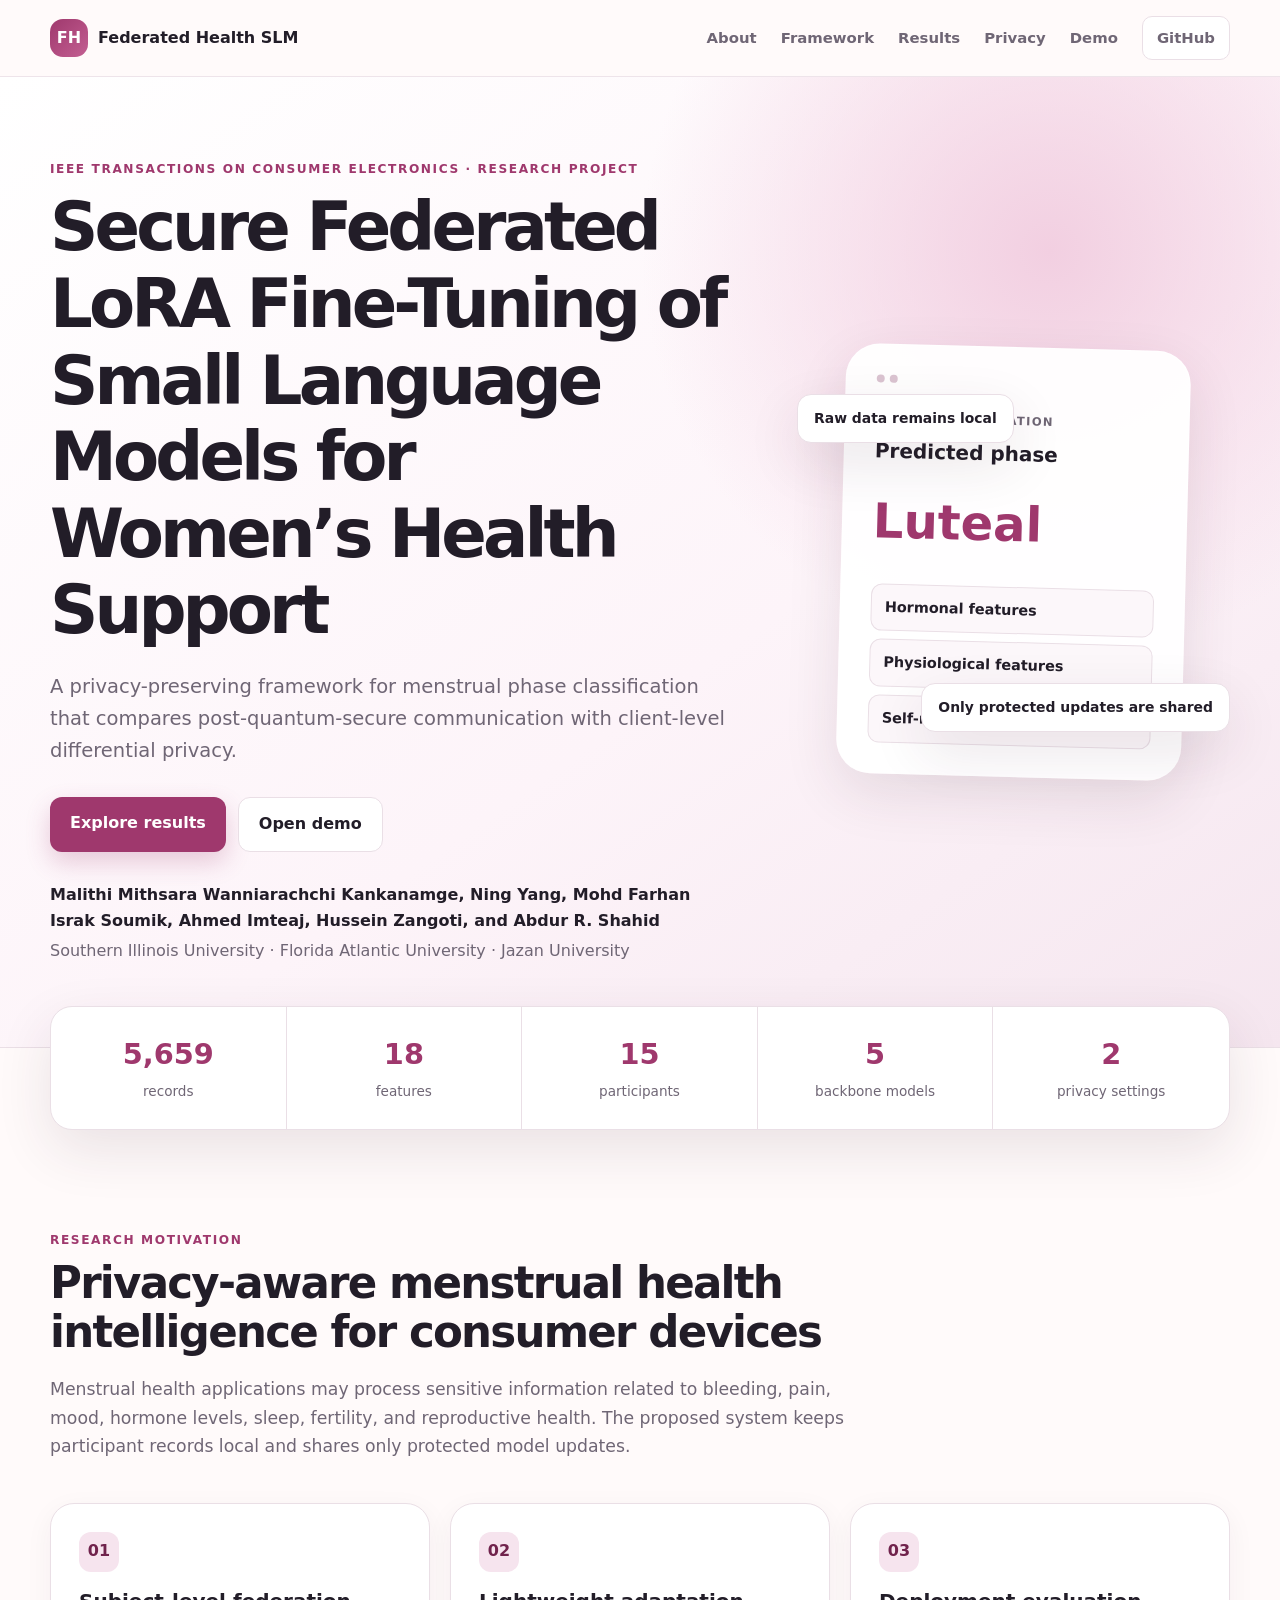
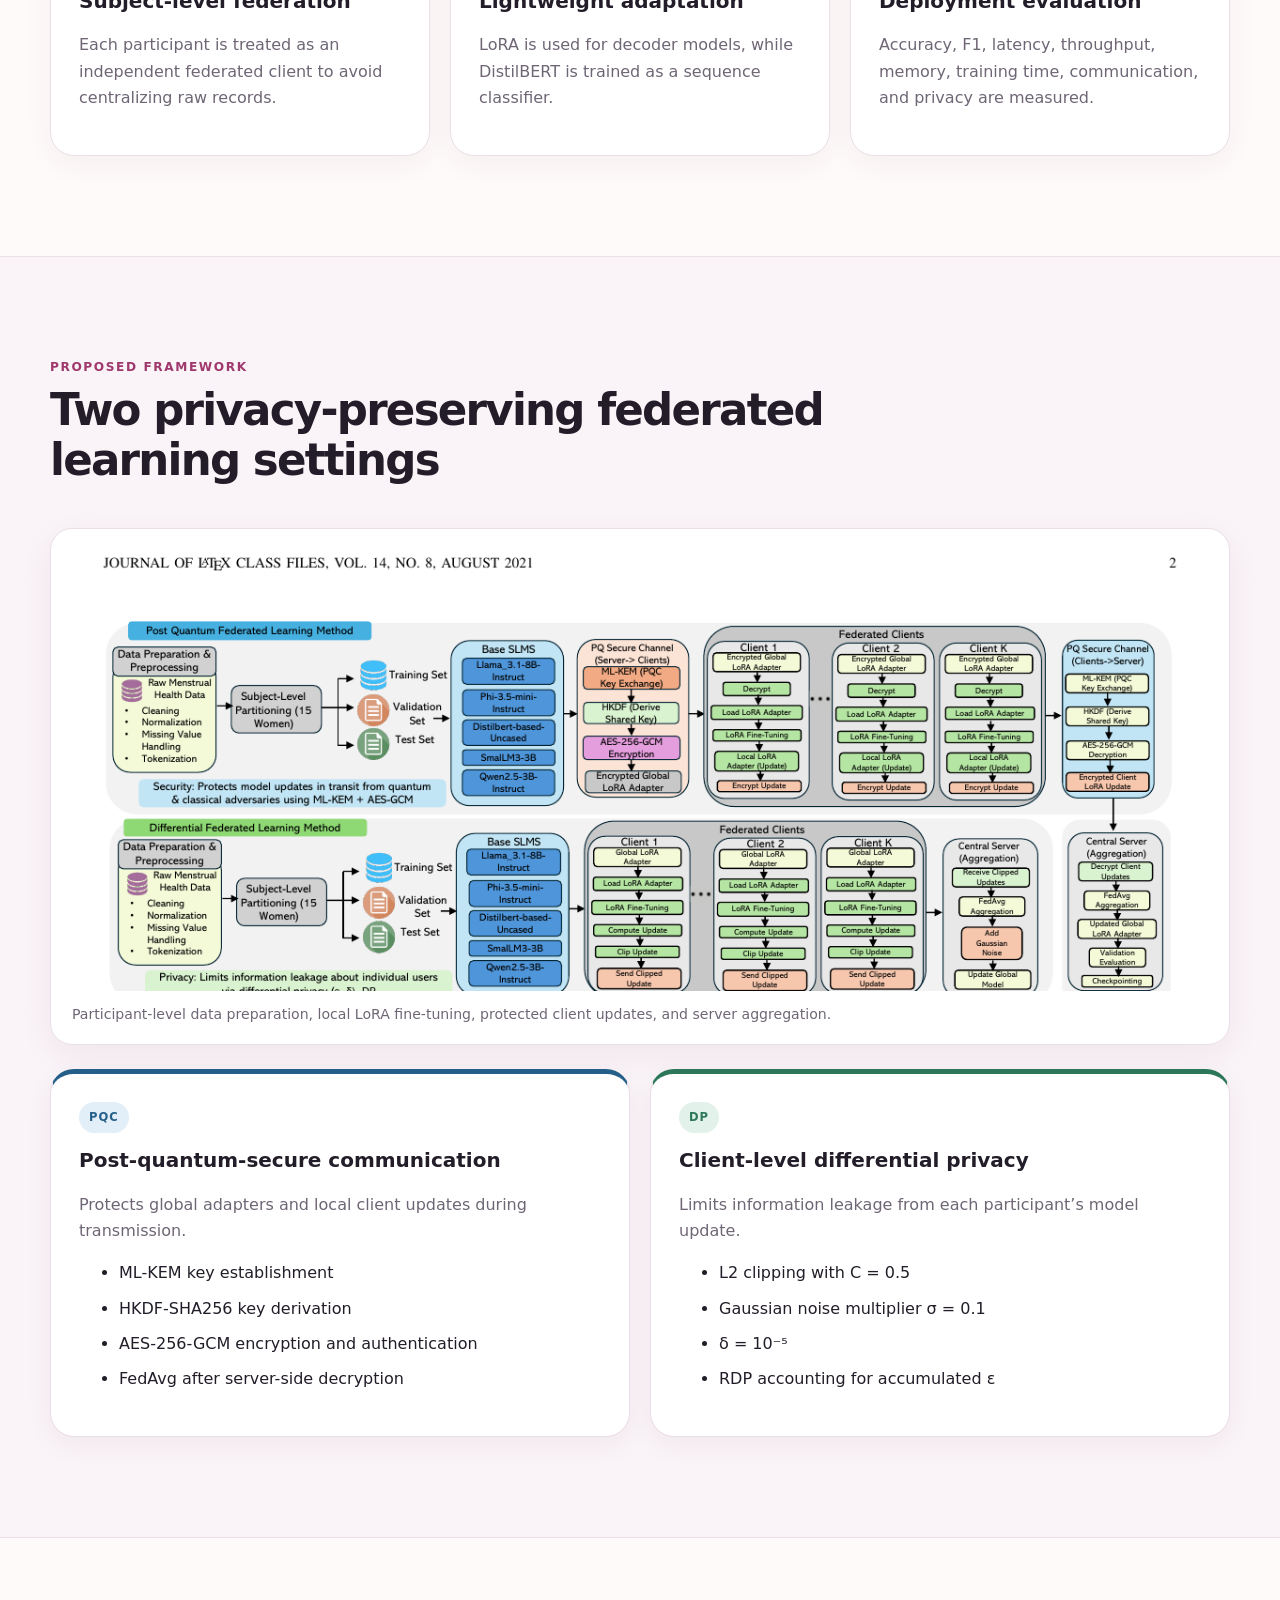
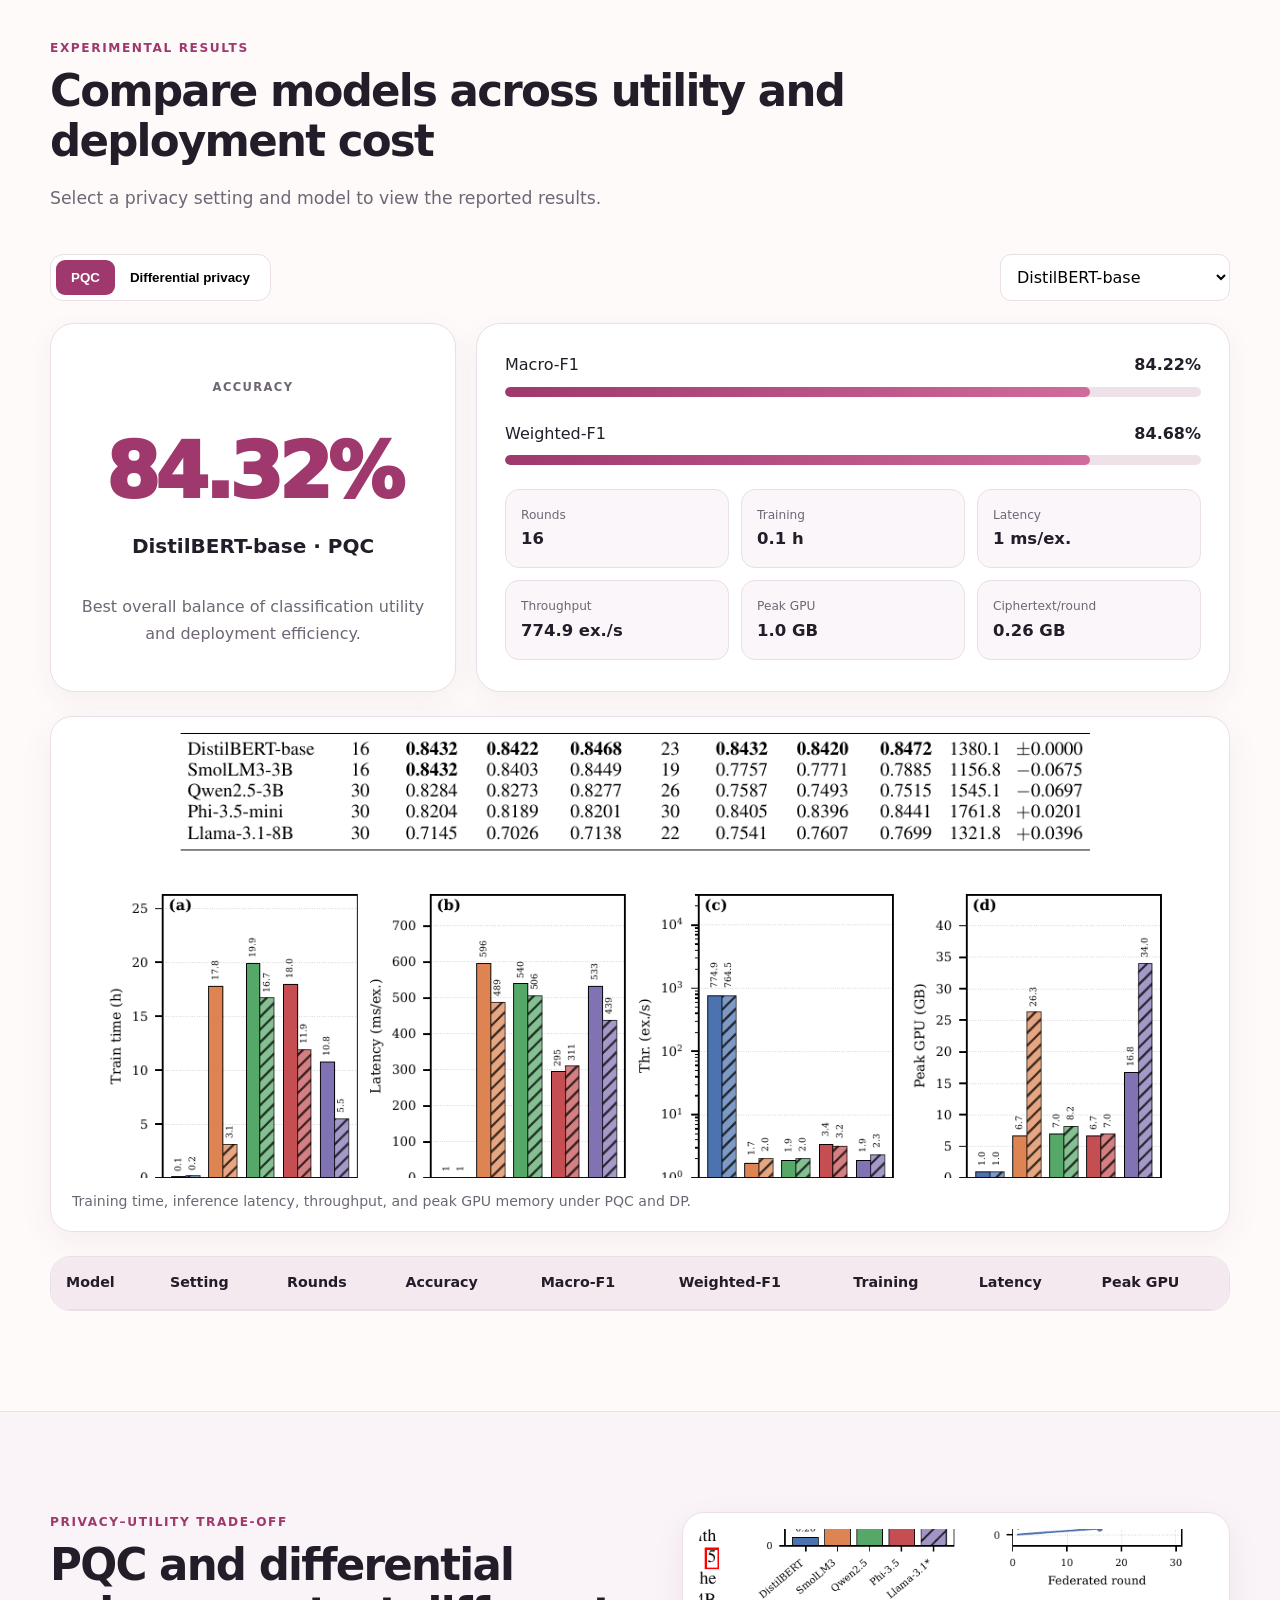
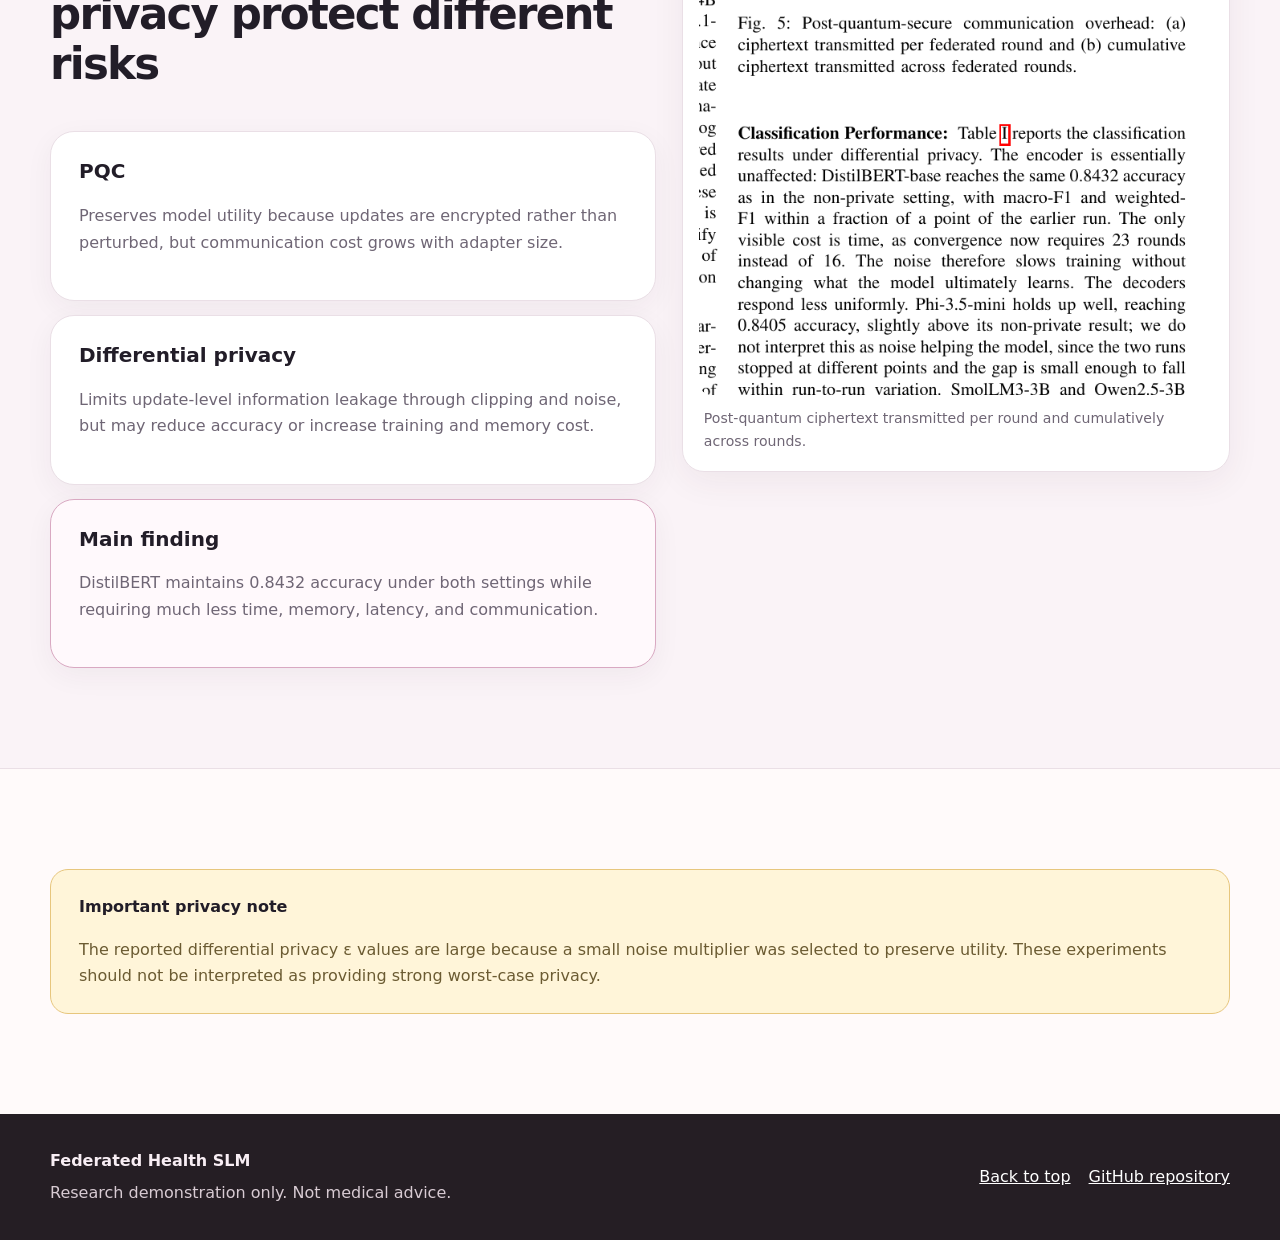
==== commit 9b00a3d1: "Update GitHub Pages website for secure federated SLM paper" ====
--- a/index.html
+++ b/index.html
@@ -1,291 +1,238 @@
 <!DOCTYPE html>
 <html lang="en">
 <head>
-  <meta charset="UTF-8" />
-  <meta name="viewport" content="width=device-width, initial-scale=1.0" />
-  <meta name="description" content="Secure federated LoRA fine-tuning of small language models for menstrual health classification on consumer devices." />
+  <meta charset="UTF-8">
+  <meta name="viewport" content="width=device-width, initial-scale=1">
+  <meta name="description" content="Secure federated LoRA fine-tuning of small language models for women’s health support on consumer devices.">
   <title>Secure Federated SLMs for Women’s Health</title>
-  <link rel="stylesheet" href="style.css" />
+  <link rel="stylesheet" href="style.css">
 </head>
 <body>
-<header class="hero" id="top">
-  <nav class="nav container" aria-label="Main navigation">
-    <a class="brand" href="#top"><span class="brand-mark">FH</span> Federated Health SLM</a>
-    <button class="menu-button" id="menuButton" aria-expanded="false" aria-controls="navLinks">Menu</button>
+<header class="site-header" id="top">
+  <nav class="nav shell">
+    <a class="logo" href="#top"><span>FH</span> Federated Health SLM</a>
+    <button id="menuBtn" class="menu-btn" aria-label="Open menu">Menu</button>
     <div class="nav-links" id="navLinks">
-      <a href="#overview">Overview</a>
+      <a href="#about">About</a>
       <a href="#framework">Framework</a>
       <a href="#results">Results</a>
       <a href="#privacy">Privacy</a>
       <a href="demo.html">Demo</a>
-      <a href="https://github.com/Malithi-gif/Federated_SLM_For_Women_Health">Code</a>
+      <a class="github-link" href="https://github.com/Malithi-gif/Federated_SLM_For_Women_Health">GitHub</a>
     </div>
   </nav>
-
-  <div class="hero-grid container">
-    <div>
-      <span class="eyebrow">IEEE Transactions on Consumer Electronics · Research Project</span>
+</header>
+
+<main>
+<section class="hero">
+  <div class="shell hero-grid">
+    <div class="hero-copy">
+      <p class="kicker">IEEE Transactions on Consumer Electronics · Research Project</p>
       <h1>Secure Federated LoRA Fine-Tuning of Small Language Models for Women’s Health Support</h1>
       <p class="lead">
-        A participant-level federated learning framework for menstrual phase classification,
-        comparing post-quantum-secure communication with client-level differential privacy.
+        A privacy-preserving framework for menstrual phase classification that compares
+        post-quantum-secure communication with client-level differential privacy.
       </p>
+      <div class="hero-actions">
+        <a class="btn primary" href="#results">Explore results</a>
+        <a class="btn secondary" href="demo.html">Open demo</a>
+      </div>
       <p class="authors">
         Malithi Mithsara Wanniarachchi Kankanamge, Ning Yang, Mohd Farhan Israk Soumik,
         Ahmed Imteaj, Hussein Zangoti, and Abdur R. Shahid
       </p>
-      <p class="affiliations">
-        Southern Illinois University · Florida Atlantic University · Jazan University
-      </p>
-      <div class="button-row">
-        <a class="button primary" href="#results">View Results</a>
-        <a class="button secondary" href="demo.html">Open Classification Demo</a>
-      </div>
-      <p class="notice">Research demonstration only. It is not medical advice or a diagnostic system.</p>
-    </div>
-
-    <div class="hero-visual" aria-label="Illustration of local health classification">
-      <div class="device-card">
-        <span class="status">Local inference</span>
-        <p class="muted">Predicted menstrual phase</p>
-        <strong class="phase">Luteal</strong>
-        <div class="signal-list">
-          <span>Hormonal features</span>
-          <span>Physiological features</span>
-          <span>Self-reported symptoms</span>
-        </div>
-      </div>
-      <div class="privacy-chip chip-one">Raw records remain local</div>
-      <div class="privacy-chip chip-two">Protected updates only</div>
-    </div>
-  </div>
-</header>
-
-<main>
-  <section class="section container" id="overview">
-    <div class="section-heading">
-      <span class="eyebrow">Research overview</span>
-      <h2>Why privacy-preserving menstrual health intelligence matters</h2>
-      <p>
-        Menstrual applications collect highly sensitive information, including bleeding,
-        pain, mood, hormone levels, sleep, fertility, and reproductive-health indicators.
-        Centralized processing can create privacy, trust, and unauthorized-access risks.
-      </p>
-    </div>
-
-    <div class="card-grid three">
-      <article class="info-card">
-        <span class="card-number">01</span>
-        <h3>Participant-level federation</h3>
-        <p>Each participant is treated as an independent client, keeping raw records on the local device.</p>
+      <p class="affiliations">Southern Illinois University · Florida Atlantic University · Jazan University</p>
+    </div>
+
+    <div class="hero-panel">
+      <div class="phone">
+        <div class="phone-head"><span></span><span></span></div>
+        <p class="small-label">LOCAL CLASSIFICATION</p>
+        <h3>Predicted phase</h3>
+        <div class="phase">Luteal</div>
+        <div class="feature">Hormonal features</div>
+        <div class="feature">Physiological features</div>
+        <div class="feature">Self-reported symptoms</div>
+      </div>
+      <div class="floating one">Raw data remains local</div>
+      <div class="floating two">Only protected updates are shared</div>
+    </div>
+  </div>
+</section>
+
+<section class="quick-stats shell">
+  <div><strong>5,659</strong><span>records</span></div>
+  <div><strong>18</strong><span>features</span></div>
+  <div><strong>15</strong><span>participants</span></div>
+  <div><strong>5</strong><span>backbone models</span></div>
+  <div><strong>2</strong><span>privacy settings</span></div>
+</section>
+
+<section class="section shell" id="about">
+  <div class="section-title">
+    <p class="kicker">Research motivation</p>
+    <h2>Privacy-aware menstrual health intelligence for consumer devices</h2>
+    <p>
+      Menstrual health applications may process sensitive information related to bleeding,
+      pain, mood, hormone levels, sleep, fertility, and reproductive health. The proposed
+      system keeps participant records local and shares only protected model updates.
+    </p>
+  </div>
+
+  <div class="cards three">
+    <article>
+      <span class="icon">01</span>
+      <h3>Subject-level federation</h3>
+      <p>Each participant is treated as an independent federated client to avoid centralizing raw records.</p>
+    </article>
+    <article>
+      <span class="icon">02</span>
+      <h3>Lightweight adaptation</h3>
+      <p>LoRA is used for decoder models, while DistilBERT is trained as a sequence classifier.</p>
+    </article>
+    <article>
+      <span class="icon">03</span>
+      <h3>Deployment evaluation</h3>
+      <p>Accuracy, F1, latency, throughput, memory, training time, communication, and privacy are measured.</p>
+    </article>
+  </div>
+</section>
+
+<section class="section tinted" id="framework">
+  <div class="shell">
+    <div class="section-title">
+      <p class="kicker">Proposed framework</p>
+      <h2>Two privacy-preserving federated learning settings</h2>
+    </div>
+
+    <figure class="paper-figure">
+      <img src="assets/framework.png" alt="Proposed PQC and differential privacy federated learning framework">
+      <figcaption>Participant-level data preparation, local LoRA fine-tuning, protected client updates, and server aggregation.</figcaption>
+    </figure>
+
+    <div class="method-grid">
+      <article class="method pqc">
+        <span class="tag">PQC</span>
+        <h3>Post-quantum-secure communication</h3>
+        <p>Protects global adapters and local client updates during transmission.</p>
+        <ul>
+          <li>ML-KEM key establishment</li>
+          <li>HKDF-SHA256 key derivation</li>
+          <li>AES-256-GCM encryption and authentication</li>
+          <li>FedAvg after server-side decryption</li>
+        </ul>
       </article>
-      <article class="info-card">
-        <span class="card-number">02</span>
-        <h3>Two protection settings</h3>
-        <p>Post-quantum-secure parameter exchange and client-level differential privacy are evaluated separately.</p>
+      <article class="method dp">
+        <span class="tag">DP</span>
+        <h3>Client-level differential privacy</h3>
+        <p>Limits information leakage from each participant’s model update.</p>
+        <ul>
+          <li>L2 clipping with C = 0.5</li>
+          <li>Gaussian noise multiplier σ = 0.1</li>
+          <li>δ = 10⁻⁵</li>
+          <li>RDP accounting for accumulated ε</li>
+        </ul>
       </article>
-      <article class="info-card">
-        <span class="card-number">03</span>
-        <h3>Deployment-focused evaluation</h3>
-        <p>Accuracy, F1, runtime, latency, throughput, memory, energy, communication, and privacy are measured.</p>
-      </article>
-    </div>
-  </section>
-
-  <section class="section alt" id="framework">
-    <div class="container">
-      <div class="section-heading">
-        <span class="eyebrow">Proposed framework</span>
-        <h2>From local menstrual records to a protected global model</h2>
-      </div>
-
-      <div class="pipeline" aria-label="Federated learning pipeline">
-        <div class="pipeline-step"><b>1</b><span>Clean and impute data</span></div>
-        <div class="pipeline-arrow">→</div>
-        <div class="pipeline-step"><b>2</b><span>Convert features to text</span></div>
-        <div class="pipeline-arrow">→</div>
-        <div class="pipeline-step"><b>3</b><span>Train locally with LoRA</span></div>
-        <div class="pipeline-arrow">→</div>
-        <div class="pipeline-step"><b>4</b><span>Protect client updates</span></div>
-        <div class="pipeline-arrow">→</div>
-        <div class="pipeline-step"><b>5</b><span>Aggregate with FedAvg</span></div>
-      </div>
-
-      <div class="framework-grid">
-        <article class="method-card pqc">
-          <div class="method-label">PQC setting</div>
-          <h3>Post-quantum-secure communication</h3>
-          <p>Protects global adapters and local updates during client-server transmission.</p>
-          <ul>
-            <li>ML-KEM key establishment</li>
-            <li>HKDF-SHA256 key derivation</li>
-            <li>AES-256-GCM authenticated encryption</li>
-            <li>FedAvg after server-side decryption</li>
-          </ul>
-        </article>
-
-        <article class="method-card dp">
-          <div class="method-label">DP setting</div>
-          <h3>Client-level differential privacy</h3>
-          <p>Limits information leakage about individual client contributions.</p>
-          <ul>
-            <li>L2 clipping with C = 0.5</li>
-            <li>Gaussian noise multiplier σ = 0.1</li>
-            <li>Privacy parameter δ = 10⁻⁵</li>
-            <li>RDP accounting for accumulated ε</li>
-          </ul>
-        </article>
-      </div>
-    </div>
-  </section>
-
-  <section class="section container" id="data">
-    <div class="section-heading compact">
-      <span class="eyebrow">Data and experimental setup</span>
-      <h2>mcPHASES menstrual phase classification</h2>
-    </div>
-
-    <div class="metric-grid">
-      <div><strong>5,659</strong><span>records</span></div>
-      <div><strong>18</strong><span>features</span></div>
-      <div><strong>15</strong><span>selected participants</span></div>
-      <div><strong>4</strong><span>menstrual phases</span></div>
-      <div><strong>10 / 2 / 3</strong><span>train / validation / test clients</span></div>
-      <div><strong>3</strong><span>local epochs per round</span></div>
-    </div>
-
-    <div class="phase-row" aria-label="Target classes">
-      <span>Menstrual</span><span>Follicular</span><span>Fertility</span><span>Luteal</span>
-    </div>
-  </section>
-
-  <section class="section alt" id="results">
-    <div class="container">
-      <div class="section-heading">
-        <span class="eyebrow">Interactive results</span>
-        <h2>Compare five backbones under PQC and differential privacy</h2>
-        <p>Select a privacy setting and model to inspect classification and deployment results.</p>
-      </div>
-
-      <div class="controls">
-        <div class="segmented" id="privacyToggle" role="tablist" aria-label="Privacy setting">
-          <button class="active" data-setting="pqc" role="tab">PQC</button>
-          <button data-setting="dp" role="tab">Differential Privacy</button>
-        </div>
-
-        <label class="select-label">
-          Model
-          <select id="modelSelect">
-            <option value="distilbert">DistilBERT-base</option>
-            <option value="smollm">SmolLM3-3B</option>
-            <option value="qwen">Qwen2.5-3B</option>
-            <option value="phi">Phi-3.5-mini</option>
-            <option value="llama">Llama-3.1-8B</option>
-          </select>
-        </label>
-      </div>
-
-      <div class="results-layout">
-        <article class="score-card">
-          <div class="score-ring" id="scoreRing">
-            <span id="accuracy">84.32%</span>
-            <small>Accuracy</small>
-          </div>
-          <h3 id="resultTitle">DistilBERT-base · PQC</h3>
-          <p id="resultSummary">Best overall accuracy with the lowest training, inference, memory, and communication cost.</p>
-        </article>
-
-        <article class="metrics-card">
-          <div class="metric-line">
-            <span>Macro-F1</span><strong id="macroF1">84.22%</strong>
-            <div class="bar"><i id="macroBar"></i></div>
-          </div>
-          <div class="metric-line">
-            <span>Weighted-F1</span><strong id="weightedF1">84.68%</strong>
-            <div class="bar"><i id="weightedBar"></i></div>
-          </div>
-          <div class="mini-grid">
-            <div><span>Rounds</span><strong id="rounds">16</strong></div>
-            <div><span>Training time</span><strong id="trainTime">0.1 h</strong></div>
-            <div><span>Latency</span><strong id="latency">1 ms/ex.</strong></div>
-            <div><span>Throughput</span><strong id="throughput">774.9 ex./s</strong></div>
-            <div><span>Peak GPU</span><strong id="gpu">1.0 GB</strong></div>
-            <div><span id="privacyMetricLabel">Ciphertext/round</span><strong id="privacyMetric">0.26 GB</strong></div>
-          </div>
-        </article>
-      </div>
-
-      <div class="table-wrap">
-        <table>
-          <thead>
-            <tr>
-              <th>Model</th><th>Setting</th><th>Rounds</th><th>Accuracy</th>
-              <th>Macro-F1</th><th>Weighted-F1</th><th>Train time</th>
-              <th>Latency</th><th>Peak GPU</th>
-            </tr>
-          </thead>
-          <tbody id="resultsTable"></tbody>
-        </table>
-      </div>
-    </div>
-  </section>
-
-  <section class="section container" id="privacy">
-    <div class="section-heading">
-      <span class="eyebrow">Privacy–utility interpretation</span>
-      <h2>PQC and DP protect different parts of the federated pipeline</h2>
-    </div>
-
-    <div class="comparison-grid">
-      <article>
-        <h3>Post-quantum security</h3>
-        <p>
-          Secures updates in transit without perturbing them, preserving utility but increasing
-          communication cost as adapter size grows.
-        </p>
-      </article>
-      <article>
-        <h3>Differential privacy</h3>
-        <p>
-          Protects individual client contributions through clipping and noise, but may reduce
-          accuracy, add training rounds, and increase memory use.
-        </p>
-      </article>
-      <article>
-        <h3>Main finding</h3>
-        <p>
-          DistilBERT maintains 0.8432 accuracy under both settings while requiring far less
-          training time, memory, latency, and communication than decoder models.
-        </p>
-      </article>
-    </div>
-
-    <div class="caveat">
-      <strong>Important privacy caveat:</strong>
-      the reported DP ε values are large because the experiments use a small noise multiplier
-      to preserve model utility. These results should not be presented as strong worst-case privacy.
-    </div>
-  </section>
-
-  <section class="section alt" id="limitations">
-    <div class="container">
-      <div class="section-heading compact">
-        <span class="eyebrow">Limitations and future work</span>
-        <h2>What remains before real-world deployment</h2>
-      </div>
-      <div class="card-grid three">
-        <article class="info-card"><h3>Broader evaluation</h3><p>Use larger, more diverse cohorts and additional women’s health datasets.</p></article>
-        <article class="info-card"><h3>Stronger DP guarantees</h3><p>Explore larger noise multipliers, fewer rounds, and privacy–utility tuning to reduce ε.</p></article>
-        <article class="info-card"><h3>On-device validation</h3><p>Measure performance on real mobile and wearable hardware and conduct user-centered safety studies.</p></article>
-      </div>
-    </div>
-  </section>
+    </div>
+  </div>
+</section>
+
+<section class="section shell" id="results">
+  <div class="section-title">
+    <p class="kicker">Experimental results</p>
+    <h2>Compare models across utility and deployment cost</h2>
+    <p>Select a privacy setting and model to view the reported results.</p>
+  </div>
+
+  <div class="result-controls">
+    <div class="toggle" id="privacyToggle">
+      <button class="active" data-setting="pqc">PQC</button>
+      <button data-setting="dp">Differential privacy</button>
+    </div>
+    <select id="modelSelect" aria-label="Select model">
+      <option value="distilbert">DistilBERT-base</option>
+      <option value="smollm">SmolLM3-3B</option>
+      <option value="qwen">Qwen2.5-3B</option>
+      <option value="phi">Phi-3.5-mini</option>
+      <option value="llama">Llama-3.1-8B</option>
+    </select>
+  </div>
+
+  <div class="result-dashboard">
+    <div class="score-box">
+      <p class="small-label">ACCURACY</p>
+      <div class="big-score" id="accuracy">84.32%</div>
+      <h3 id="resultTitle">DistilBERT-base · PQC</h3>
+      <p id="resultSummary">Best overall balance of classification utility and deployment efficiency.</p>
+    </div>
+    <div class="metric-box">
+      <div class="bar-row"><span>Macro-F1</span><strong id="macroF1">84.22%</strong><div><i id="macroBar"></i></div></div>
+      <div class="bar-row"><span>Weighted-F1</span><strong id="weightedF1">84.68%</strong><div><i id="weightedBar"></i></div></div>
+      <div class="small-metrics">
+        <div><span>Rounds</span><strong id="rounds">16</strong></div>
+        <div><span>Training</span><strong id="trainTime">0.1 h</strong></div>
+        <div><span>Latency</span><strong id="latency">1 ms/ex.</strong></div>
+        <div><span>Throughput</span><strong id="throughput">774.9 ex./s</strong></div>
+        <div><span>Peak GPU</span><strong id="gpu">1.0 GB</strong></div>
+        <div><span id="privacyMetricLabel">Ciphertext/round</span><strong id="privacyMetric">0.26 GB</strong></div>
+      </div>
+    </div>
+  </div>
+
+  <figure class="paper-figure result-figure">
+    <img src="assets/efficiency.png" alt="Efficiency comparison across models">
+    <figcaption>Training time, inference latency, throughput, and peak GPU memory under PQC and DP.</figcaption>
+  </figure>
+
+  <div class="table-card">
+    <table>
+      <thead>
+        <tr><th>Model</th><th>Setting</th><th>Rounds</th><th>Accuracy</th><th>Macro-F1</th><th>Weighted-F1</th><th>Training</th><th>Latency</th><th>Peak GPU</th></tr>
+      </thead>
+      <tbody id="resultsTable"></tbody>
+    </table>
+  </div>
+</section>
+
+<section class="section tinted" id="privacy">
+  <div class="shell privacy-layout">
+    <div>
+      <div class="section-title">
+        <p class="kicker">Privacy–utility trade-off</p>
+        <h2>PQC and differential privacy protect different risks</h2>
+      </div>
+      <div class="privacy-cards">
+        <article><h3>PQC</h3><p>Preserves model utility because updates are encrypted rather than perturbed, but communication cost grows with adapter size.</p></article>
+        <article><h3>Differential privacy</h3><p>Limits update-level information leakage through clipping and noise, but may reduce accuracy or increase training and memory cost.</p></article>
+        <article class="highlight"><h3>Main finding</h3><p>DistilBERT maintains 0.8432 accuracy under both settings while requiring much less time, memory, latency, and communication.</p></article>
+      </div>
+    </div>
+
+    <figure class="paper-figure compact-figure">
+      <img src="assets/communication.png" alt="Post-quantum communication overhead">
+      <figcaption>Post-quantum ciphertext transmitted per round and cumulatively across rounds.</figcaption>
+    </figure>
+  </div>
+</section>
+
+<section class="section shell">
+  <div class="notice-box">
+    <strong>Important privacy note</strong>
+    <p>The reported differential privacy ε values are large because a small noise multiplier was selected to preserve utility. These experiments should not be interpreted as providing strong worst-case privacy.</p>
+  </div>
+</section>
 </main>
 
 <footer>
-  <div class="container footer-content">
-    <p>Secure Federated LoRA Fine-Tuning of Small Language Models for Women’s Health Support on Consumer Devices.</p>
-    <div><a href="#top">Back to top ↑</a> · <a href="https://github.com/Malithi-gif/Federated_SLM_For_Women_Health">GitHub repository</a></div>
+  <div class="shell footer-grid">
+    <div>
+      <strong>Federated Health SLM</strong>
+      <p>Research demonstration only. Not medical advice.</p>
+    </div>
+    <div>
+      <a href="#top">Back to top</a>
+      <a href="https://github.com/Malithi-gif/Federated_SLM_For_Women_Health">GitHub repository</a>
+    </div>
   </div>
 </footer>
 
--- a/style.css
+++ b/style.css
@@ -1,130 +1,36 @@
 :root{
-  --ink:#242130;
-  --muted:#6f6878;
-  --paper:#fffdfd;
-  --soft:#faf4f8;
-  --line:#eadde6;
-  --rose:#a83f72;
-  --rose-dark:#7e2853;
-  --rose-soft:#f4dbe8;
-  --blue:#275f8f;
-  --blue-soft:#dcecf8;
-  --green:#34785e;
-  --green-soft:#dff1e8;
-  --shadow:0 18px 50px rgba(61,31,51,.11);
-  --radius:22px;
+  --bg:#fffafa;--surface:#ffffff;--ink:#221d28;--muted:#6f6675;--line:#eadfe6;
+  --pink:#9f386d;--pink-dark:#70234c;--pink-soft:#f6e4ee;
+  --blue:#245f89;--blue-soft:#e2eff8;--green:#2c775a;--green-soft:#e2f2ea;
+  --shadow:0 20px 55px rgba(63,35,52,.11);--radius:24px
 }
 *{box-sizing:border-box}
 html{scroll-behavior:smooth}
-body{margin:0;font-family:Inter,ui-sans-serif,system-ui,-apple-system,BlinkMacSystemFont,"Segoe UI",sans-serif;color:var(--ink);background:var(--paper);line-height:1.65}
-a{color:inherit}
-img{max-width:100%;display:block}
-.container{width:min(1140px,calc(100% - 40px));margin-inline:auto}
-.hero{background:radial-gradient(circle at 85% 10%,#f7dceb 0,transparent 32%),linear-gradient(145deg,#fff 0,#fbf2f7 58%,#f3e4ee 100%);min-height:760px;border-bottom:1px solid var(--line)}
-.nav{height:78px;display:flex;align-items:center;justify-content:space-between;gap:24px}
-.brand{text-decoration:none;font-weight:800;display:flex;align-items:center;gap:10px}
-.brand-mark{display:grid;place-items:center;width:36px;height:36px;border-radius:12px;background:var(--rose);color:white;font-size:.8rem}
-.nav-links{display:flex;align-items:center;gap:22px}
-.nav-links a{text-decoration:none;color:var(--muted);font-weight:650;font-size:.94rem}
-.nav-links a:hover{color:var(--rose)}
-.menu-button{display:none;border:1px solid var(--line);background:white;border-radius:10px;padding:9px 12px}
-.hero-grid{display:grid;grid-template-columns:1.18fr .82fr;align-items:center;gap:70px;padding:92px 0 110px}
-.eyebrow{text-transform:uppercase;letter-spacing:.12em;font-size:.76rem;font-weight:800;color:var(--rose)}
-h1,h2,h3{line-height:1.16;margin-top:0}
-h1{font-size:clamp(2.7rem,5vw,5.2rem);letter-spacing:-.055em;margin:.7rem 0 1.4rem;max-width:900px}
-h2{font-size:clamp(2rem,3.6vw,3.6rem);letter-spacing:-.04em;margin:.6rem 0 1rem}
-h3{font-size:1.25rem}
-.lead{font-size:1.2rem;color:var(--muted);max-width:760px}
-.authors{font-weight:700;margin-top:28px}
-.affiliations,.muted,.notice{color:var(--muted)}
-.notice{font-size:.85rem;margin-top:18px}
-.button-row{display:flex;gap:12px;flex-wrap:wrap;margin-top:30px}
-.button{display:inline-block;padding:13px 20px;border-radius:12px;text-decoration:none;font-weight:800}
-.primary{background:var(--rose);color:white;box-shadow:0 10px 24px rgba(168,63,114,.24)}
-.primary:hover{background:var(--rose-dark)}
-.secondary{background:white;border:1px solid var(--line)}
-.hero-visual{position:relative;min-height:460px;display:grid;place-items:center}
-.device-card{width:min(360px,90%);padding:34px;background:rgba(255,255,255,.92);border:1px solid rgba(255,255,255,.8);border-radius:34px;box-shadow:var(--shadow);transform:rotate(2deg)}
-.status{font-size:.78rem;font-weight:800;color:var(--green);background:var(--green-soft);padding:7px 10px;border-radius:999px}
-.phase{display:block;font-size:3rem;color:var(--rose);margin:5px 0 22px}
-.signal-list{display:grid;gap:9px}
-.signal-list span{background:var(--soft);border:1px solid var(--line);padding:10px 12px;border-radius:10px;font-size:.9rem}
-.privacy-chip{position:absolute;background:white;border:1px solid var(--line);box-shadow:var(--shadow);padding:12px 16px;border-radius:14px;font-weight:750;font-size:.88rem}
-.chip-one{top:70px;left:0}.chip-two{right:0;bottom:74px}
-.section{padding:100px 0}
-.section.alt{background:var(--soft);border-block:1px solid var(--line)}
-.section-heading{max-width:800px;margin-bottom:46px}
-.section-heading.compact{margin-bottom:32px}
-.section-heading p{font-size:1.08rem;color:var(--muted)}
-.card-grid{display:grid;gap:20px}
-.card-grid.three{grid-template-columns:repeat(3,1fr)}
-.info-card,.method-card,.score-card,.metrics-card,.comparison-grid article{background:white;border:1px solid var(--line);border-radius:var(--radius);padding:28px;box-shadow:0 8px 24px rgba(50,30,43,.05)}
-.card-number{display:inline-grid;place-items:center;width:38px;height:38px;border-radius:12px;background:var(--rose-soft);color:var(--rose-dark);font-weight:900;margin-bottom:20px}
-.info-card p,.method-card p,.comparison-grid p{color:var(--muted)}
-.pipeline{display:flex;align-items:stretch;gap:9px;margin:30px 0 42px;overflow-x:auto;padding-bottom:8px}
-.pipeline-step{min-width:165px;flex:1;background:white;border:1px solid var(--line);border-radius:16px;padding:18px;display:flex;gap:12px;align-items:center;font-weight:750}
-.pipeline-step b{display:grid;place-items:center;min-width:32px;height:32px;border-radius:10px;background:var(--rose-soft);color:var(--rose-dark)}
-.pipeline-arrow{align-self:center;font-size:1.4rem;color:var(--rose)}
-.framework-grid{display:grid;grid-template-columns:1fr 1fr;gap:22px}
-.method-card{border-top:5px solid}
-.method-card.pqc{border-top-color:var(--blue)}
-.method-card.dp{border-top-color:var(--green)}
-.method-label{display:inline-block;padding:6px 9px;border-radius:8px;font-size:.75rem;font-weight:900;text-transform:uppercase;letter-spacing:.08em;margin-bottom:18px}
-.pqc .method-label{background:var(--blue-soft);color:var(--blue)}
-.dp .method-label{background:var(--green-soft);color:var(--green)}
-.method-card li{margin:.65rem 0}
-.metric-grid{display:grid;grid-template-columns:repeat(3,1fr);gap:14px}
-.metric-grid>div{padding:24px;border:1px solid var(--line);border-radius:17px;background:white}
-.metric-grid strong{font-size:2rem;display:block;color:var(--rose)}
-.metric-grid span{color:var(--muted)}
-.phase-row{display:flex;gap:10px;flex-wrap:wrap;margin-top:24px}
-.phase-row span{padding:9px 13px;border-radius:999px;background:var(--rose-soft);color:var(--rose-dark);font-weight:800}
-.controls{display:flex;justify-content:space-between;align-items:end;gap:20px;margin-bottom:24px}
-.segmented{background:white;border:1px solid var(--line);padding:5px;border-radius:13px}
-.segmented button{border:0;background:transparent;padding:10px 14px;border-radius:9px;font-weight:800;cursor:pointer}
-.segmented button.active{background:var(--rose);color:white}
-.select-label{display:grid;gap:6px;font-size:.85rem;font-weight:800}
-select{min-width:220px;border:1px solid var(--line);background:white;border-radius:11px;padding:11px 12px;font:inherit}
-.results-layout{display:grid;grid-template-columns:.7fr 1.3fr;gap:22px}
-.score-card{display:grid;place-items:center;text-align:center}
-.score-ring{width:190px;height:190px;border-radius:50%;display:grid;place-content:center;background:conic-gradient(var(--rose) 0 84.32%,#eee1e8 84.32% 100%);position:relative;margin-bottom:24px}
-.score-ring:after{content:"";position:absolute;inset:15px;background:white;border-radius:50%}
-.score-ring span,.score-ring small{position:relative;z-index:1}
-.score-ring span{font-size:2.25rem;font-weight:900}
-.score-ring small{color:var(--muted)}
-.metric-line{display:grid;grid-template-columns:1fr auto;gap:8px;margin-bottom:22px}
-.bar{grid-column:1/-1;height:9px;border-radius:999px;background:#eee1e8;overflow:hidden}
-.bar i{display:block;height:100%;background:var(--rose);width:84%;border-radius:inherit}
-.mini-grid{display:grid;grid-template-columns:repeat(3,1fr);gap:12px}
-.mini-grid div{padding:16px;border-radius:14px;background:var(--soft);border:1px solid var(--line)}
-.mini-grid span{font-size:.78rem;color:var(--muted);display:block}
-.mini-grid strong{font-size:1.05rem}
-.table-wrap{overflow-x:auto;margin-top:28px;border:1px solid var(--line);border-radius:18px;background:white}
-table{border-collapse:collapse;width:100%;min-width:960px}
-th,td{padding:14px 15px;text-align:left;border-bottom:1px solid var(--line);font-size:.9rem}
-th{background:#f6ebf1}
-tbody tr:hover{background:#fff9fc}
-.comparison-grid{display:grid;grid-template-columns:repeat(3,1fr);gap:20px}
-.caveat{margin-top:24px;padding:20px 22px;border:1px solid #e7c384;background:#fff7df;border-radius:16px}
-footer{padding:32px 0;background:#251d24;color:#f8edf4}
-.footer-content{display:flex;justify-content:space-between;align-items:center;gap:24px}
-footer a{color:white}
-@media(max-width:900px){
-  .hero-grid,.framework-grid,.results-layout,.comparison-grid,.card-grid.three{grid-template-columns:1fr}
-  .metric-grid{grid-template-columns:repeat(2,1fr)}
-  .hero-grid{padding-top:60px}
-  .chip-one{left:5px}.chip-two{right:5px}
-}
-@media(max-width:720px){
-  .menu-button{display:block}
-  .nav-links{display:none;position:absolute;top:70px;left:20px;right:20px;background:white;border:1px solid var(--line);border-radius:16px;padding:18px;box-shadow:var(--shadow);z-index:10;flex-direction:column;align-items:flex-start}
-  .nav-links.open{display:flex}
-  .hero{min-height:auto}
-  .hero-grid{grid-template-columns:1fr;padding-bottom:70px}
-  .hero-visual{min-height:390px}
-  h1{font-size:2.7rem}
-  .section{padding:72px 0}
-  .controls,.footer-content{align-items:stretch;flex-direction:column}
-  .mini-grid{grid-template-columns:repeat(2,1fr)}
-  .metric-grid{grid-template-columns:1fr}
-}
+body{margin:0;background:var(--bg);color:var(--ink);font-family:Inter,ui-sans-serif,system-ui,-apple-system,"Segoe UI",sans-serif;line-height:1.65}
+a{color:inherit}.shell{width:min(1180px,calc(100% - 40px));margin:auto}
+.site-header{position:sticky;top:0;z-index:20;background:rgba(255,250,250,.88);backdrop-filter:blur(16px);border-bottom:1px solid rgba(234,223,230,.8)}
+.nav{height:76px;display:flex;align-items:center;justify-content:space-between;gap:24px}
+.logo{text-decoration:none;font-weight:850;display:flex;align-items:center;gap:10px}
+.logo span{display:grid;place-items:center;width:38px;height:38px;border-radius:13px;color:white;background:linear-gradient(135deg,var(--pink),#c35f92)}
+.nav-links{display:flex;align-items:center;gap:24px}.nav-links a{text-decoration:none;color:var(--muted);font-weight:700;font-size:.93rem}.nav-links a:hover{color:var(--pink)}
+.github-link{padding:9px 14px;border:1px solid var(--line);border-radius:10px;background:white}.menu-btn{display:none}
+.hero{background:radial-gradient(circle at 82% 18%,#f2cfe1 0,transparent 31%),linear-gradient(145deg,#fff 0,#fdf4f9 58%,#f5e6ef 100%);border-bottom:1px solid var(--line)}
+.hero-grid{min-height:730px;display:grid;grid-template-columns:1.22fr .78fr;align-items:center;gap:70px;padding:82px 0}
+.kicker{margin:0;color:var(--pink);font-size:.76rem;font-weight:850;letter-spacing:.13em;text-transform:uppercase}
+h1,h2,h3{line-height:1.14;margin-top:0}h1{font-size:clamp(2.8rem,5.25vw,5.25rem);letter-spacing:-.058em;margin:.65rem 0 1.35rem}h2{font-size:clamp(2rem,3.4vw,3.55rem);letter-spacing:-.04em;margin:.55rem 0 1rem}h3{font-size:1.25rem}
+.lead{max-width:760px;font-size:1.22rem;color:var(--muted)}.authors{font-weight:750;margin:28px 0 4px}.affiliations{margin:0;color:var(--muted)}
+.hero-actions{display:flex;gap:12px;flex-wrap:wrap;margin:30px 0}.btn{display:inline-block;text-decoration:none;font-weight:850;padding:13px 20px;border-radius:12px}.btn.primary{background:var(--pink);color:white;box-shadow:0 10px 25px rgba(159,56,109,.24)}.btn.secondary{background:white;border:1px solid var(--line)}
+.hero-panel{position:relative;min-height:470px;display:grid;place-items:center}.phone{width:min(345px,88%);padding:30px;background:rgba(255,255,255,.94);border:1px solid rgba(255,255,255,.8);border-radius:34px;box-shadow:var(--shadow);transform:rotate(1.5deg)}.phone-head{display:flex;gap:5px}.phone-head span{width:8px;height:8px;border-radius:50%;background:#dbc4d1}.small-label{font-size:.72rem;letter-spacing:.12em;font-weight:850;color:var(--muted);margin-top:26px}.phase{font-size:3rem;color:var(--pink);font-weight:900;margin:5px 0 22px}.feature{padding:11px 13px;border:1px solid var(--line);background:#fcf7fa;border-radius:11px;margin-top:8px;font-size:.9rem;font-weight:650}.floating{position:absolute;background:white;border:1px solid var(--line);border-radius:14px;padding:12px 16px;font-size:.87rem;font-weight:800;box-shadow:var(--shadow)}.floating.one{top:67px;left:0}.floating.two{right:0;bottom:65px}
+.quick-stats{position:relative;margin-top:-42px;background:white;border:1px solid var(--line);border-radius:22px;box-shadow:var(--shadow);display:grid;grid-template-columns:repeat(5,1fr);overflow:hidden}.quick-stats div{padding:24px;text-align:center;border-right:1px solid var(--line)}.quick-stats div:last-child{border:0}.quick-stats strong{display:block;font-size:1.8rem;color:var(--pink)}.quick-stats span{font-size:.85rem;color:var(--muted)}
+.section{padding:100px 0}.tinted{background:#faf3f7;border-block:1px solid var(--line)}.section-title{max-width:820px;margin-bottom:42px}.section-title>p:last-child{color:var(--muted);font-size:1.08rem}
+.cards{display:grid;gap:20px}.cards.three{grid-template-columns:repeat(3,1fr)}.cards article,.method,.score-box,.metric-box,.privacy-cards article{background:white;border:1px solid var(--line);border-radius:var(--radius);padding:28px;box-shadow:0 8px 28px rgba(63,35,52,.05)}.cards article p,.method p,.privacy-cards p{color:var(--muted)}.icon{display:grid;place-items:center;width:40px;height:40px;border-radius:12px;background:var(--pink-soft);color:var(--pink-dark);font-weight:900;margin-bottom:18px}
+.paper-figure{margin:0;background:white;border:1px solid var(--line);border-radius:22px;padding:16px;box-shadow:0 10px 34px rgba(63,35,52,.06)}.paper-figure img{display:block;width:100%;border-radius:13px}.paper-figure figcaption{padding:12px 5px 2px;color:var(--muted);font-size:.88rem}
+.method-grid{display:grid;grid-template-columns:1fr 1fr;gap:20px;margin-top:24px}.method{border-top:5px solid}.method.pqc{border-top-color:var(--blue)}.method.dp{border-top-color:var(--green)}.tag{display:inline-block;padding:6px 10px;border-radius:999px;font-size:.72rem;font-weight:900;letter-spacing:.09em;margin-bottom:16px}.pqc .tag{background:var(--blue-soft);color:var(--blue)}.dp .tag{background:var(--green-soft);color:var(--green)}.method li{margin:.55rem 0}
+.result-controls{display:flex;justify-content:space-between;align-items:center;gap:20px;margin-bottom:22px}.toggle{display:flex;padding:5px;background:white;border:1px solid var(--line);border-radius:13px}.toggle button{border:0;background:transparent;padding:10px 15px;border-radius:9px;font-weight:850;cursor:pointer}.toggle button.active{background:var(--pink);color:white}select{min-width:230px;border:1px solid var(--line);background:white;border-radius:11px;padding:12px;font:inherit}
+.result-dashboard{display:grid;grid-template-columns:.7fr 1.3fr;gap:20px}.score-box{text-align:center;display:grid;align-content:center}.big-score{font-size:clamp(3.2rem,6vw,5.5rem);font-weight:950;letter-spacing:-.055em;color:var(--pink)}.score-box p:last-child{color:var(--muted)}
+.bar-row{display:grid;grid-template-columns:1fr auto;gap:8px;margin-bottom:24px}.bar-row>div{grid-column:1/-1;height:10px;background:#eee1e8;border-radius:999px;overflow:hidden}.bar-row i{display:block;height:100%;width:84%;background:linear-gradient(90deg,var(--pink),#cf6b9d);border-radius:inherit}.small-metrics{display:grid;grid-template-columns:repeat(3,1fr);gap:12px}.small-metrics div{padding:15px;background:#fbf6f9;border:1px solid var(--line);border-radius:14px}.small-metrics span{display:block;color:var(--muted);font-size:.76rem}.small-metrics strong{font-size:1.03rem}
+.result-figure{margin-top:24px}.table-card{margin-top:24px;overflow-x:auto;border:1px solid var(--line);border-radius:20px;background:white}.table-card table{border-collapse:collapse;width:100%;min-width:1000px}.table-card th,.table-card td{padding:14px 15px;text-align:left;border-bottom:1px solid var(--line);font-size:.89rem}.table-card th{background:#f5e9f0}.table-card tbody tr:hover{background:#fff8fc}
+.privacy-layout{display:grid;grid-template-columns:1.05fr .95fr;gap:26px;align-items:start}.privacy-cards{display:grid;gap:14px}.privacy-cards .highlight{border-color:#d9a9c2;background:#fff9fc}.compact-figure{position:sticky;top:100px}.notice-box{padding:24px 28px;border-radius:18px;background:#fff5d9;border:1px solid #e7c67d}.notice-box p{margin-bottom:0;color:#6b5b32}
+footer{background:#251e24;color:#f8eef4;padding:34px 0}.footer-grid{display:flex;justify-content:space-between;gap:24px;align-items:center}.footer-grid p{margin:.3rem 0 0;color:#d8cbd3}.footer-grid div:last-child{display:flex;gap:18px}.footer-grid a{color:white}
+@media(max-width:920px){.hero-grid,.method-grid,.result-dashboard,.privacy-layout,.cards.three{grid-template-columns:1fr}.quick-stats{grid-template-columns:repeat(3,1fr)}.quick-stats div{border-bottom:1px solid var(--line)}.compact-figure{position:static}.hero-grid{padding-top:55px}}
+@media(max-width:720px){.menu-btn{display:block;border:1px solid var(--line);background:white;border-radius:10px;padding:9px 12px}.nav-links{display:none;position:absolute;top:68px;left:20px;right:20px;background:white;border:1px solid var(--line);border-radius:16px;padding:18px;box-shadow:var(--shadow);flex-direction:column;align-items:flex-start}.nav-links.open{display:flex}.hero-grid{min-height:auto;padding-bottom:80px}.floating.one{left:4px}.floating.two{right:4px}.quick-stats{grid-template-columns:repeat(2,1fr)}.quick-stats div{border-right:1px solid var(--line)}.section{padding:72px 0}.result-controls,.footer-grid{flex-direction:column;align-items:stretch}.small-metrics{grid-template-columns:repeat(2,1fr)}.footer-grid div:last-child{flex-direction:column;gap:5px}}
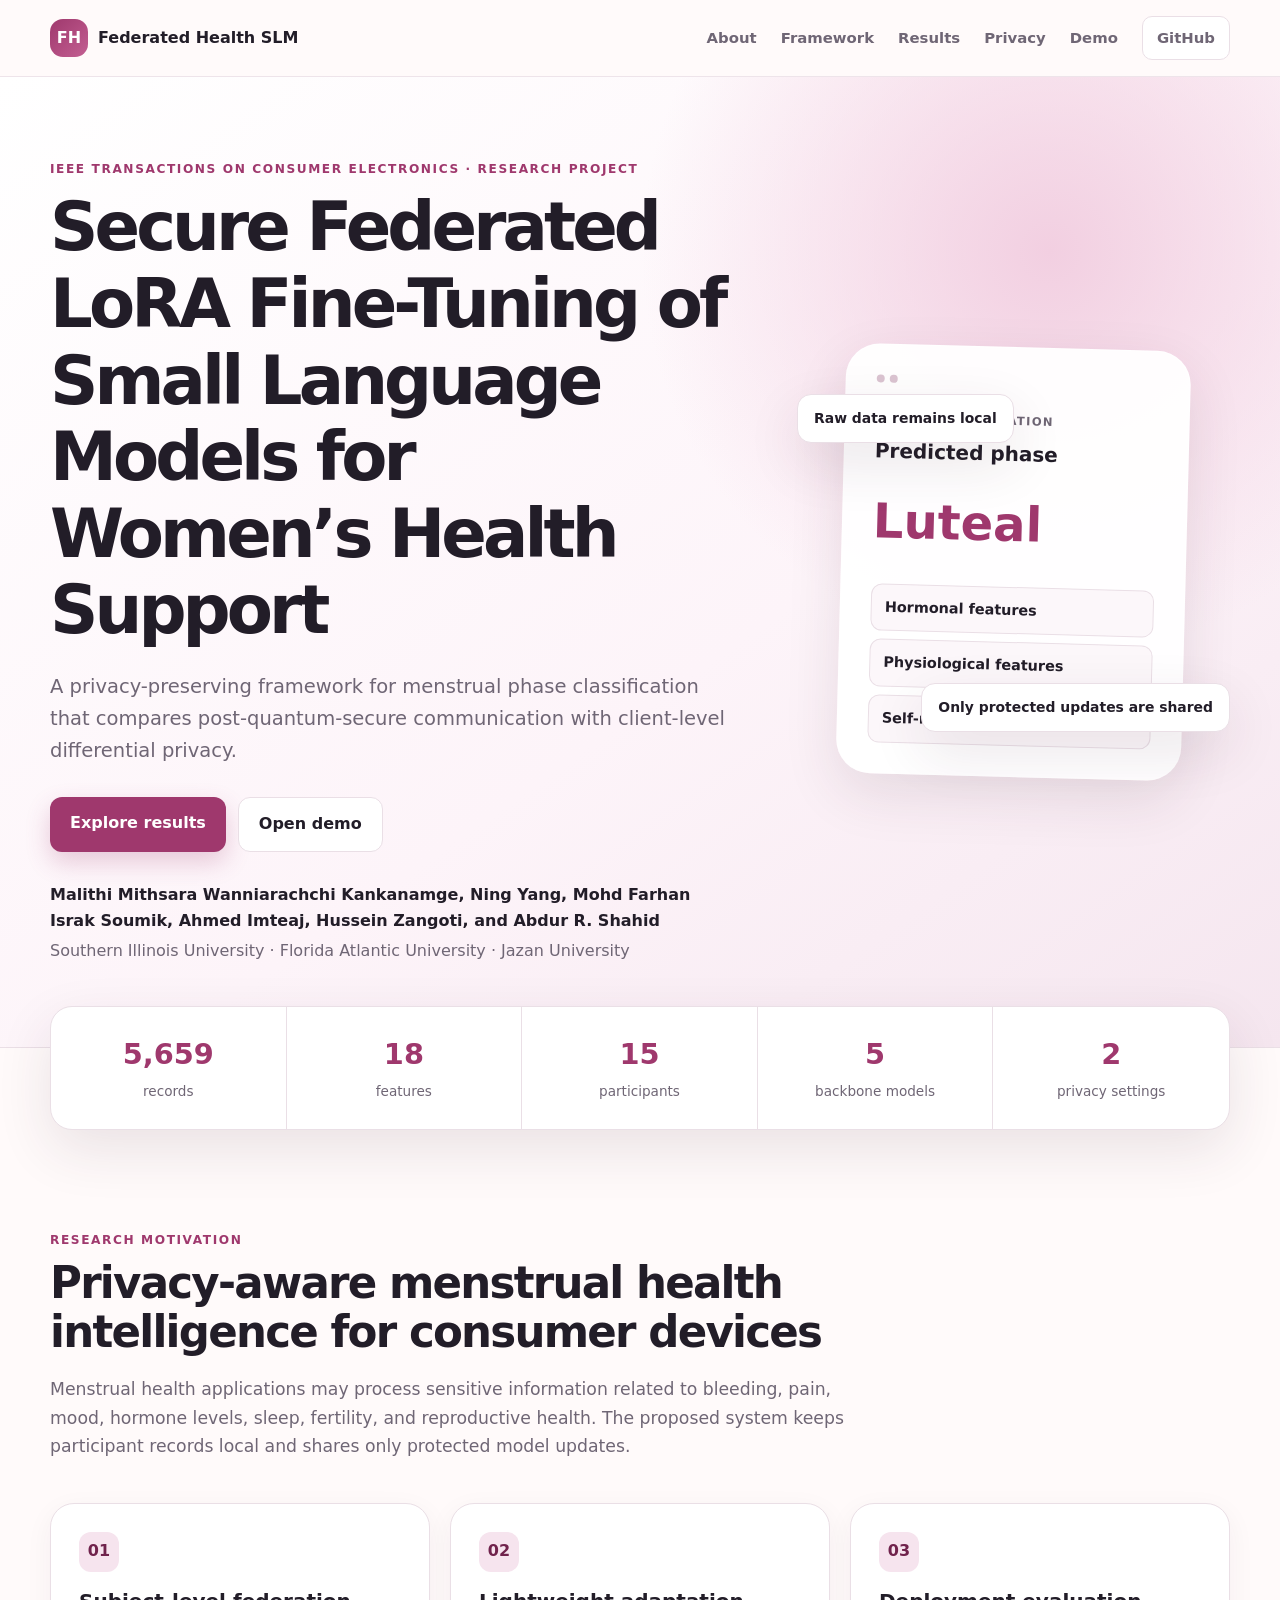
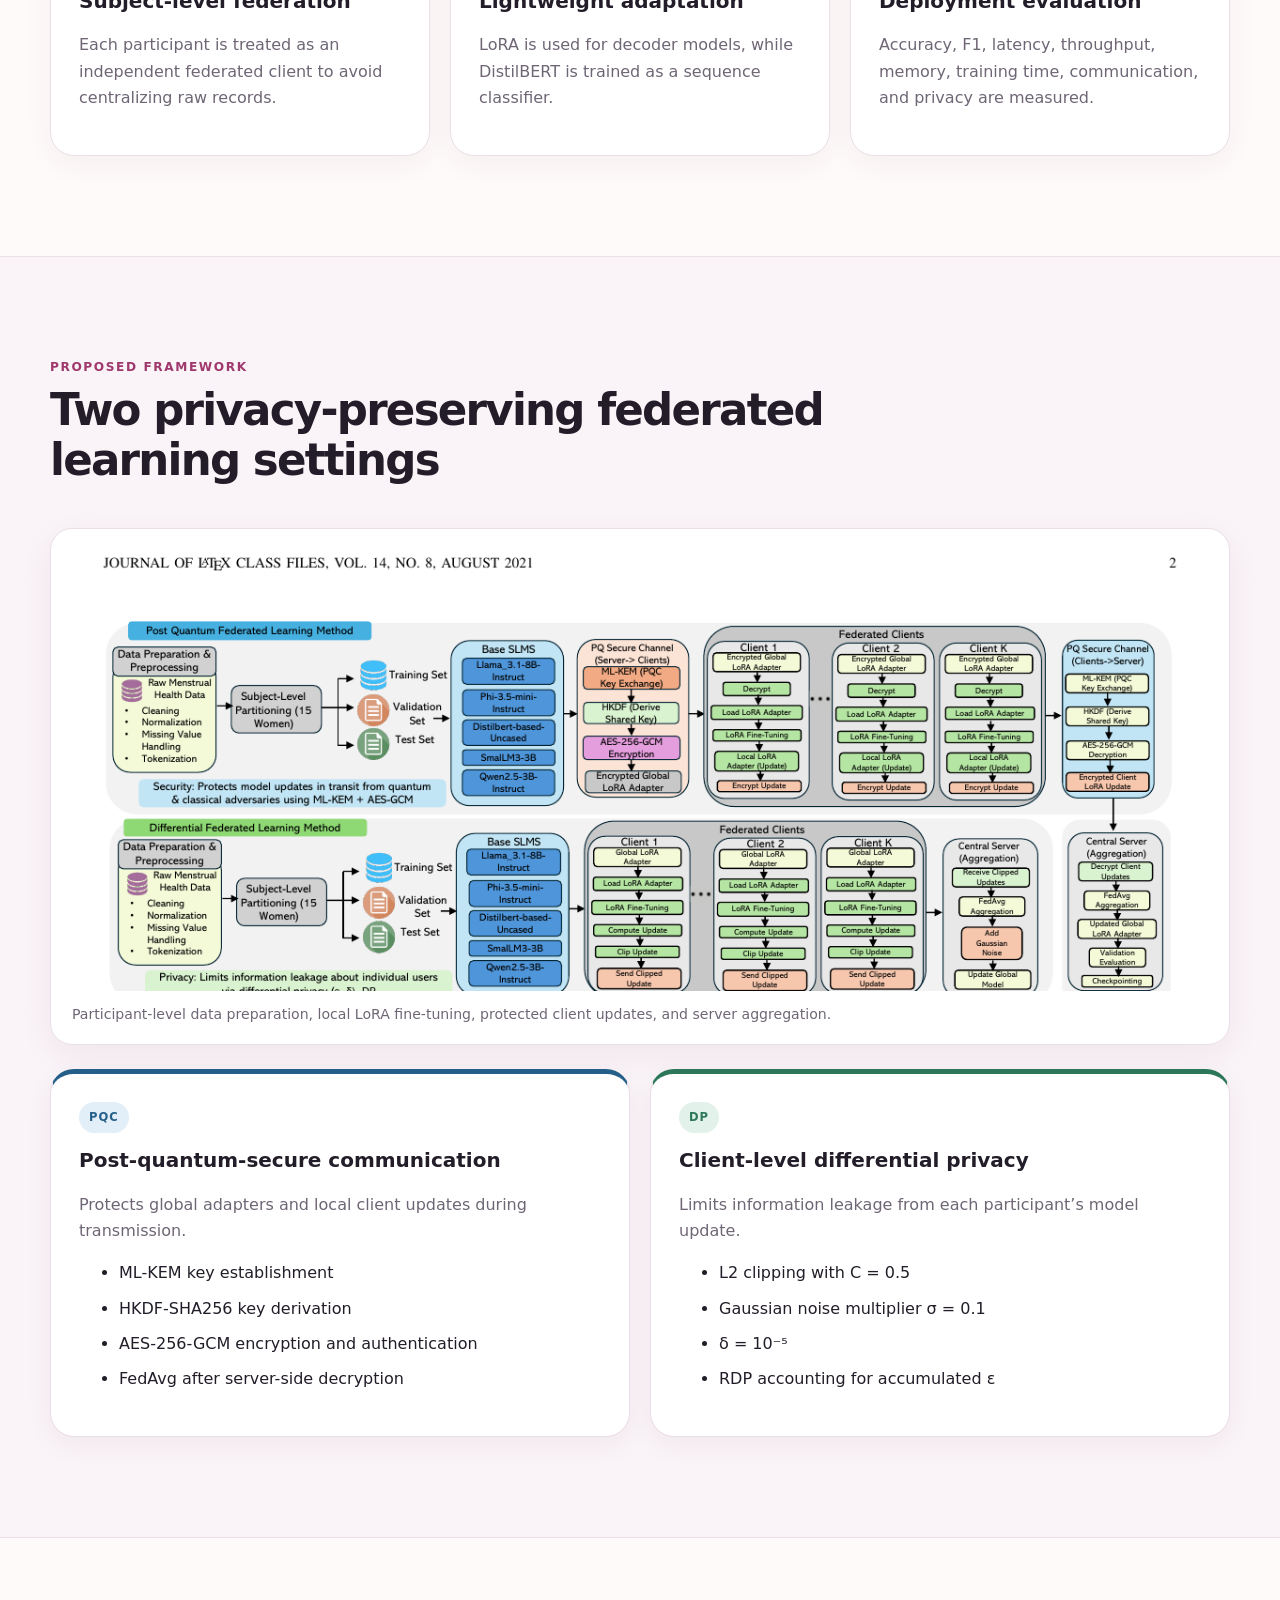
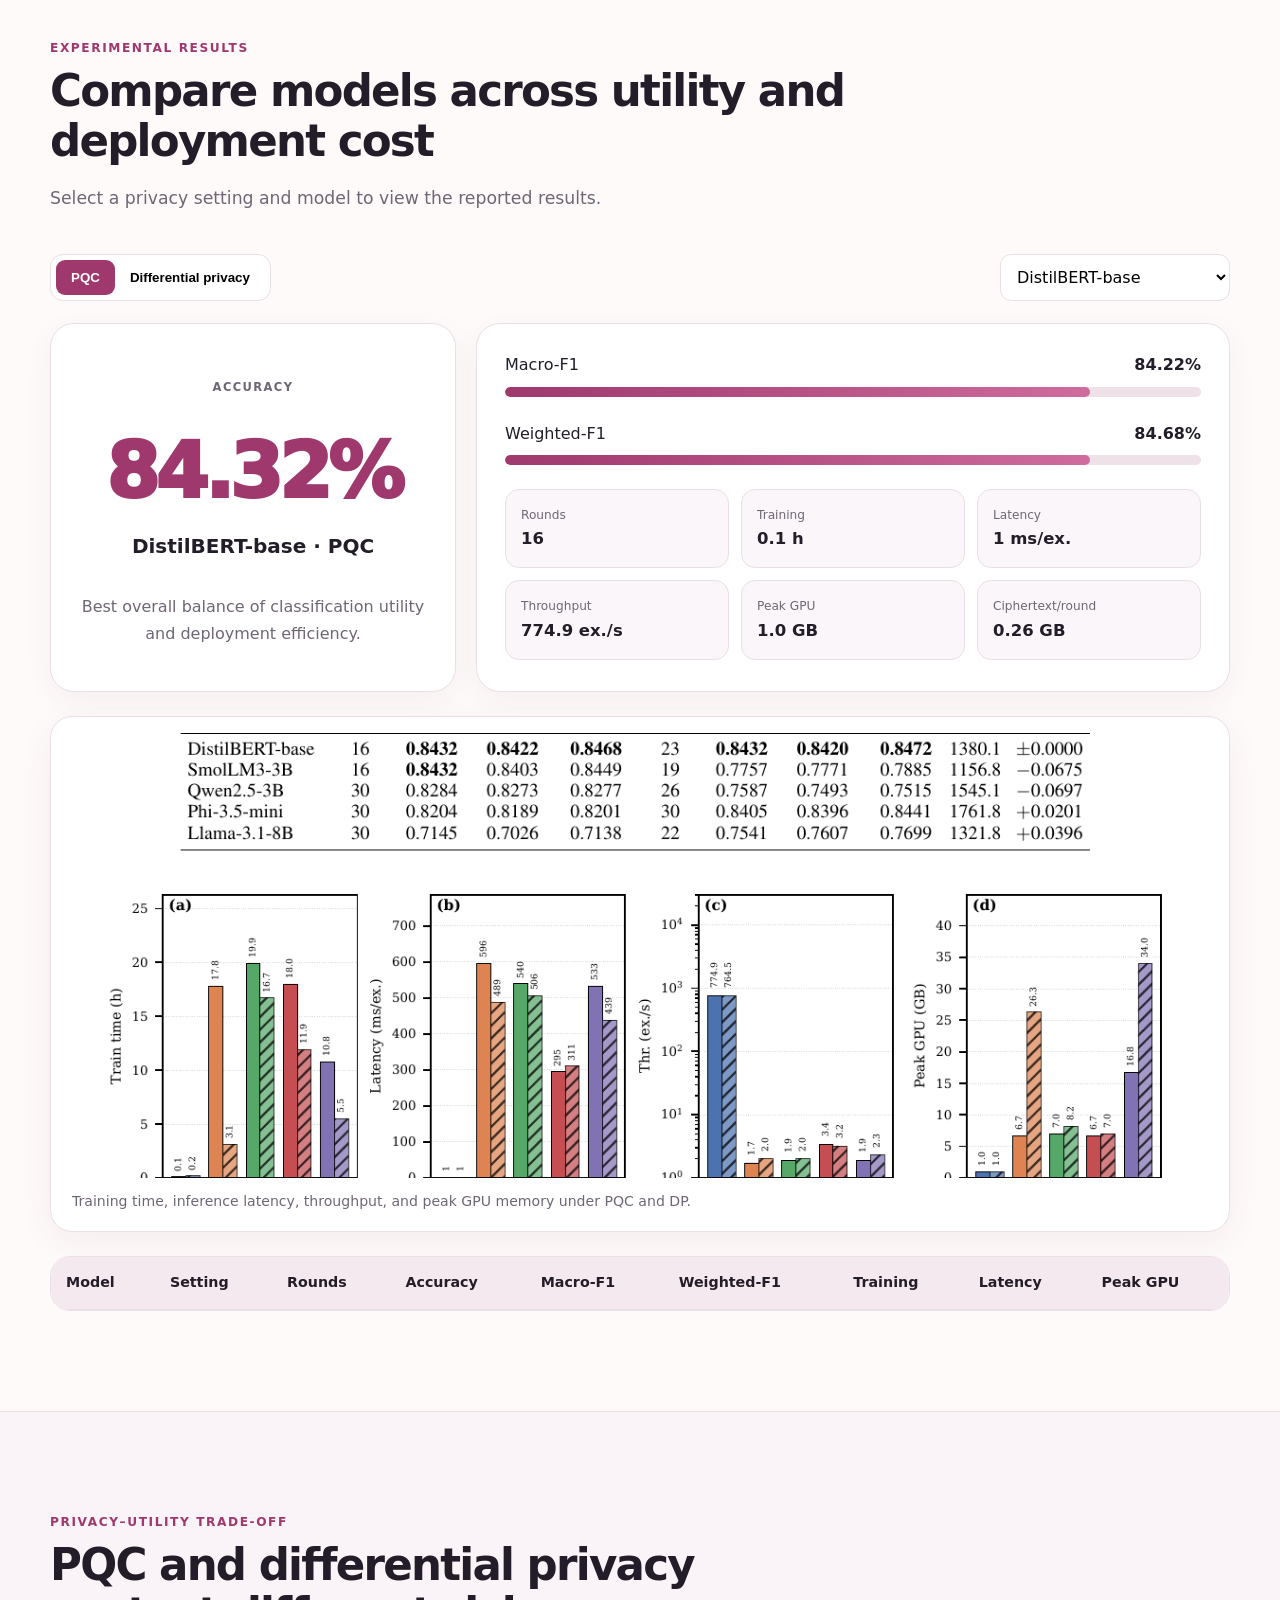
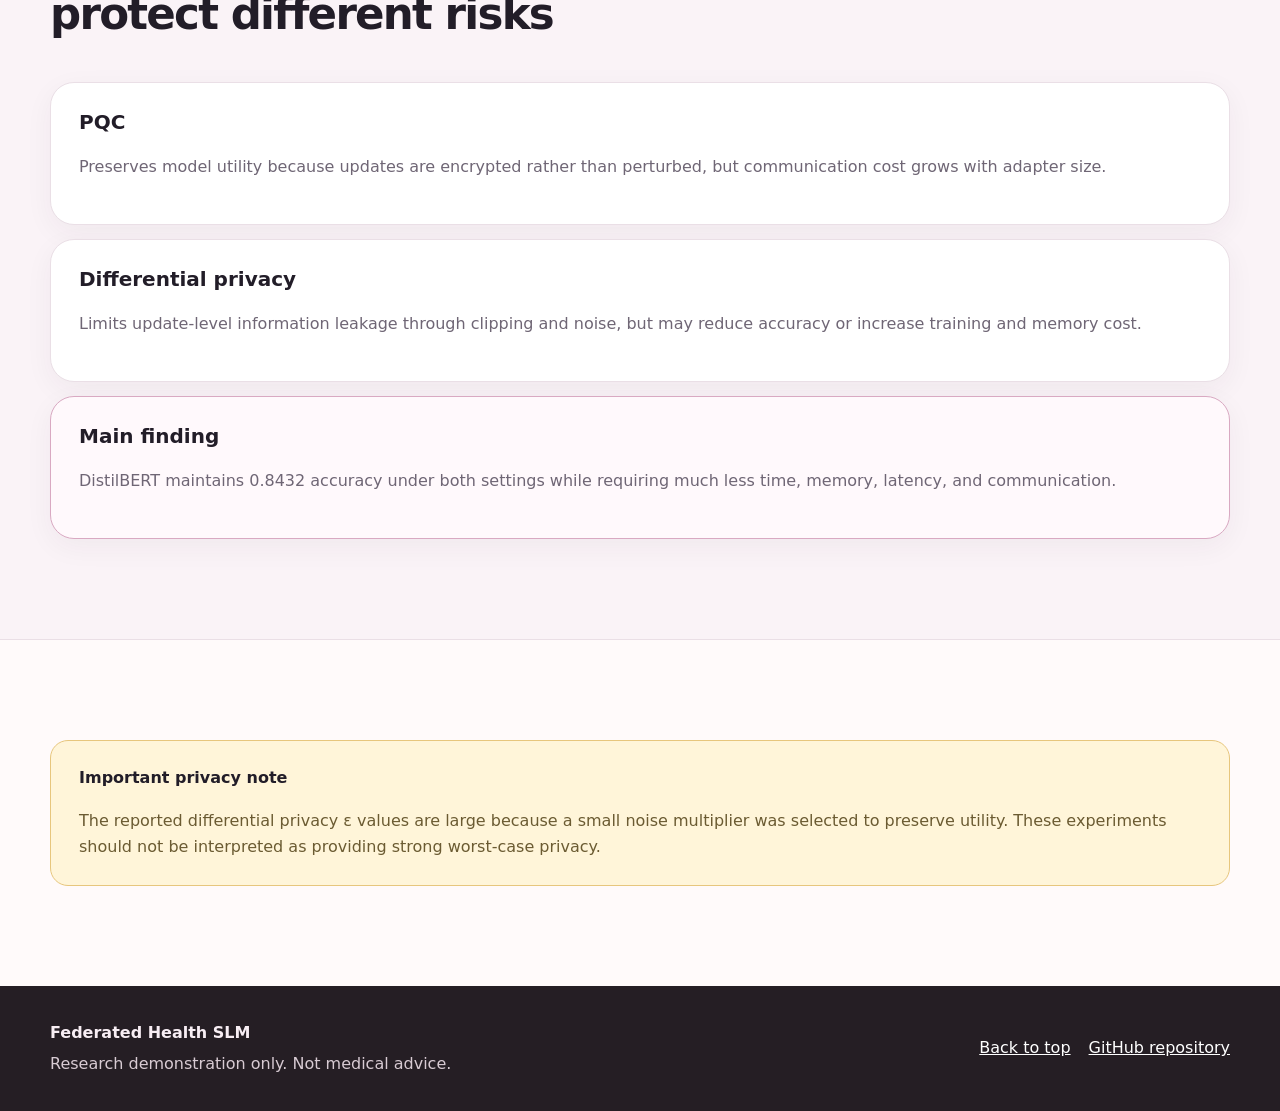
==== commit fa013625: "Update GitHub Pages website for secure federated SLM paper" ====
--- a/index.html
+++ b/index.html
@@ -195,23 +195,37 @@
 </section>
 
 <section class="section tinted" id="privacy">
-  <div class="shell privacy-layout">
-    <div>
-      <div class="section-title">
-        <p class="kicker">Privacy–utility trade-off</p>
-        <h2>PQC and differential privacy protect different risks</h2>
-      </div>
-      <div class="privacy-cards">
-        <article><h3>PQC</h3><p>Preserves model utility because updates are encrypted rather than perturbed, but communication cost grows with adapter size.</p></article>
-        <article><h3>Differential privacy</h3><p>Limits update-level information leakage through clipping and noise, but may reduce accuracy or increase training and memory cost.</p></article>
-        <article class="highlight"><h3>Main finding</h3><p>DistilBERT maintains 0.8432 accuracy under both settings while requiring much less time, memory, latency, and communication.</p></article>
-      </div>
-    </div>
-
-    <figure class="paper-figure compact-figure">
-      <img src="assets/communication.png" alt="Post-quantum communication overhead">
-      <figcaption>Post-quantum ciphertext transmitted per round and cumulatively across rounds.</figcaption>
-    </figure>
+  <div class="shell">
+    <div class="section-title">
+      <p class="kicker">Privacy–utility trade-off</p>
+      <h2>PQC and differential privacy protect different risks</h2>
+    </div>
+
+    <div class="privacy-cards">
+      <article>
+        <h3>PQC</h3>
+        <p>
+          Preserves model utility because updates are encrypted rather than
+          perturbed, but communication cost grows with adapter size.
+        </p>
+      </article>
+
+      <article>
+        <h3>Differential privacy</h3>
+        <p>
+          Limits update-level information leakage through clipping and noise,
+          but may reduce accuracy or increase training and memory cost.
+        </p>
+      </article>
+
+      <article class="highlight">
+        <h3>Main finding</h3>
+        <p>
+          DistilBERT maintains 0.8432 accuracy under both settings while
+          requiring much less time, memory, latency, and communication.
+        </p>
+      </article>
+    </div>
   </div>
 </section>
 
--- a/style.css
+++ b/style.css
@@ -30,7 +30,9 @@
 .result-dashboard{display:grid;grid-template-columns:.7fr 1.3fr;gap:20px}.score-box{text-align:center;display:grid;align-content:center}.big-score{font-size:clamp(3.2rem,6vw,5.5rem);font-weight:950;letter-spacing:-.055em;color:var(--pink)}.score-box p:last-child{color:var(--muted)}
 .bar-row{display:grid;grid-template-columns:1fr auto;gap:8px;margin-bottom:24px}.bar-row>div{grid-column:1/-1;height:10px;background:#eee1e8;border-radius:999px;overflow:hidden}.bar-row i{display:block;height:100%;width:84%;background:linear-gradient(90deg,var(--pink),#cf6b9d);border-radius:inherit}.small-metrics{display:grid;grid-template-columns:repeat(3,1fr);gap:12px}.small-metrics div{padding:15px;background:#fbf6f9;border:1px solid var(--line);border-radius:14px}.small-metrics span{display:block;color:var(--muted);font-size:.76rem}.small-metrics strong{font-size:1.03rem}
 .result-figure{margin-top:24px}.table-card{margin-top:24px;overflow-x:auto;border:1px solid var(--line);border-radius:20px;background:white}.table-card table{border-collapse:collapse;width:100%;min-width:1000px}.table-card th,.table-card td{padding:14px 15px;text-align:left;border-bottom:1px solid var(--line);font-size:.89rem}.table-card th{background:#f5e9f0}.table-card tbody tr:hover{background:#fff8fc}
-.privacy-layout{display:grid;grid-template-columns:1.05fr .95fr;gap:26px;align-items:start}.privacy-cards{display:grid;gap:14px}.privacy-cards .highlight{border-color:#d9a9c2;background:#fff9fc}.compact-figure{position:sticky;top:100px}.notice-box{padding:24px 28px;border-radius:18px;background:#fff5d9;border:1px solid #e7c67d}.notice-box p{margin-bottom:0;color:#6b5b32}
+.privacy-layout {
+  display: block;
+}.privacy-cards{display:grid;gap:14px}.privacy-cards .highlight{border-color:#d9a9c2;background:#fff9fc}.compact-figure{position:sticky;top:100px}.notice-box{padding:24px 28px;border-radius:18px;background:#fff5d9;border:1px solid #e7c67d}.notice-box p{margin-bottom:0;color:#6b5b32}
 footer{background:#251e24;color:#f8eef4;padding:34px 0}.footer-grid{display:flex;justify-content:space-between;gap:24px;align-items:center}.footer-grid p{margin:.3rem 0 0;color:#d8cbd3}.footer-grid div:last-child{display:flex;gap:18px}.footer-grid a{color:white}
 @media(max-width:920px){.hero-grid,.method-grid,.result-dashboard,.privacy-layout,.cards.three{grid-template-columns:1fr}.quick-stats{grid-template-columns:repeat(3,1fr)}.quick-stats div{border-bottom:1px solid var(--line)}.compact-figure{position:static}.hero-grid{padding-top:55px}}
 @media(max-width:720px){.menu-btn{display:block;border:1px solid var(--line);background:white;border-radius:10px;padding:9px 12px}.nav-links{display:none;position:absolute;top:68px;left:20px;right:20px;background:white;border:1px solid var(--line);border-radius:16px;padding:18px;box-shadow:var(--shadow);flex-direction:column;align-items:flex-start}.nav-links.open{display:flex}.hero-grid{min-height:auto;padding-bottom:80px}.floating.one{left:4px}.floating.two{right:4px}.quick-stats{grid-template-columns:repeat(2,1fr)}.quick-stats div{border-right:1px solid var(--line)}.section{padding:72px 0}.result-controls,.footer-grid{flex-direction:column;align-items:stretch}.small-metrics{grid-template-columns:repeat(2,1fr)}.footer-grid div:last-child{flex-direction:column;gap:5px}}
